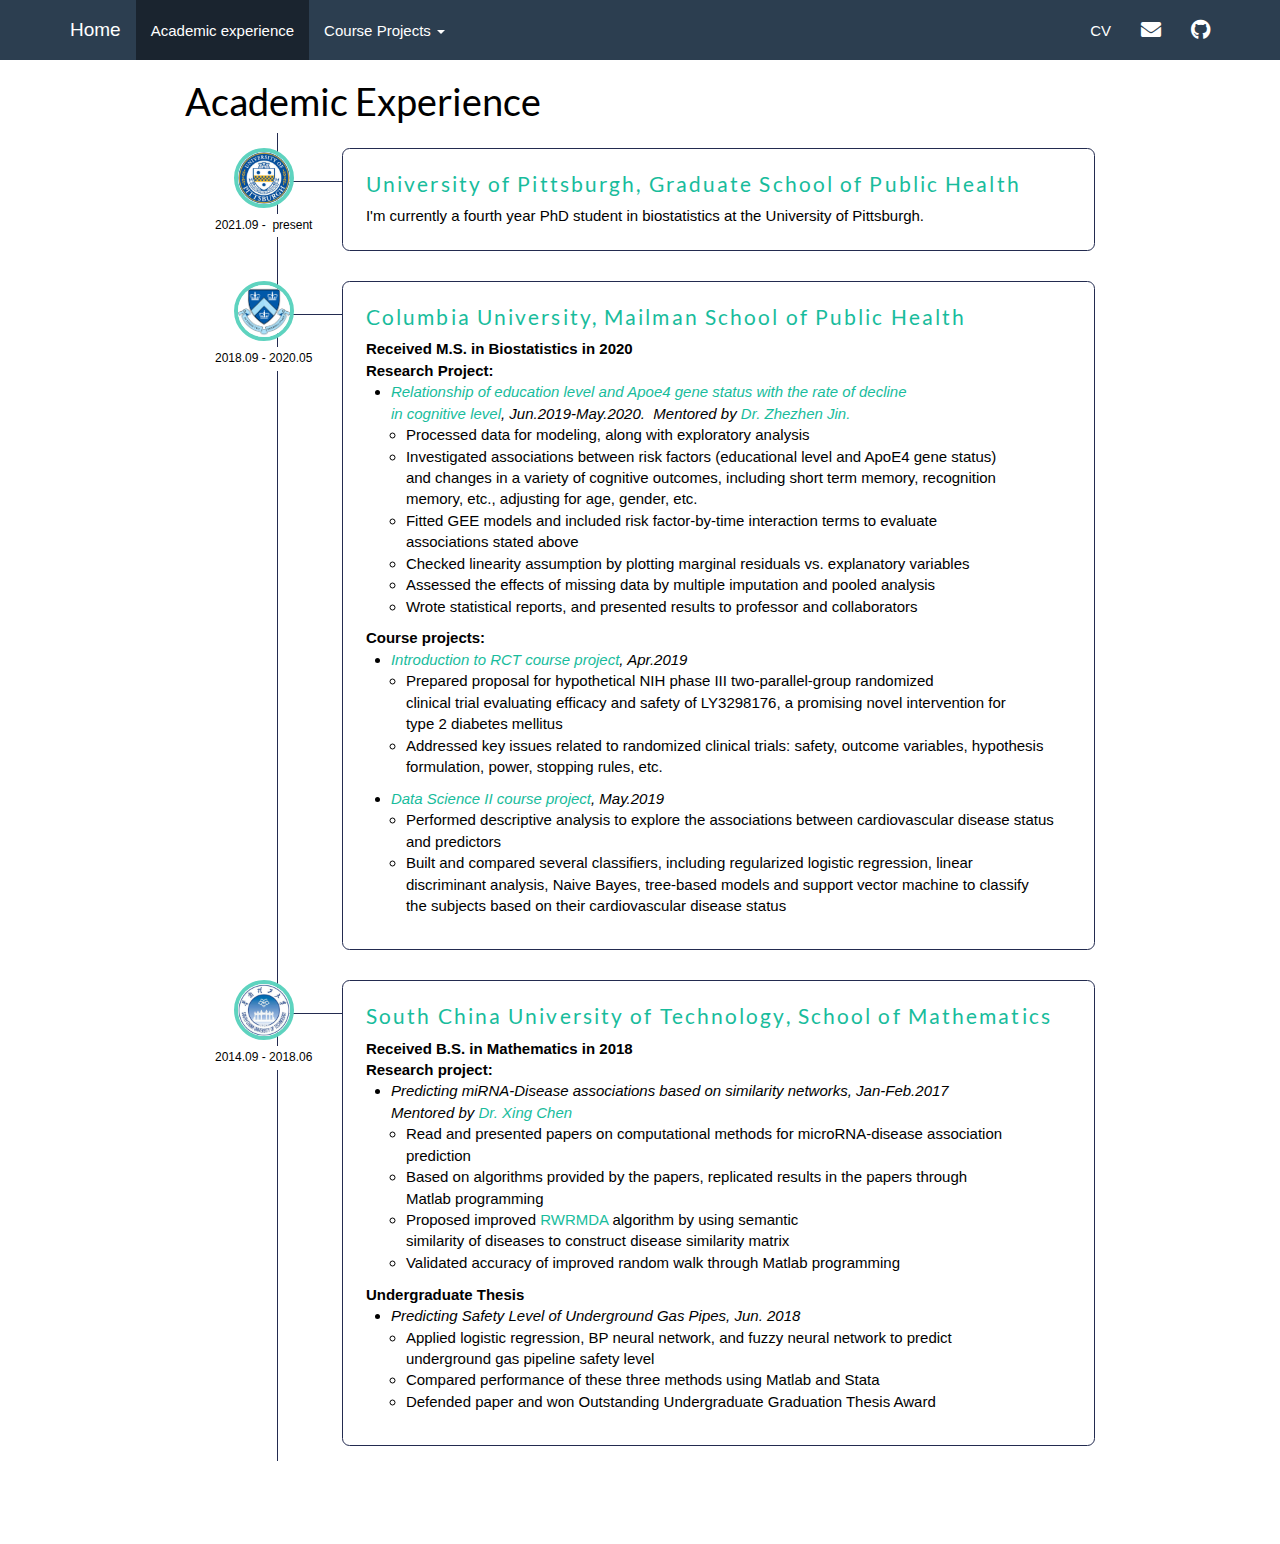
==== about.html @ 8ac607f7 "." ====
<!DOCTYPE html>

<html>

<head>

<meta charset="utf-8" />
<meta name="generator" content="pandoc" />
<meta http-equiv="X-UA-Compatible" content="IE=EDGE" />

<link rel="shortcut icon" href="favicon.ico" type="image/x-icon" />
<link rel="icon" href="png_favicon.png" type=" image/png" >


<title>Academic Experience</title>

<script src="site_libs/jquery-1.11.3/jquery.min.js"></script>
<meta name="viewport" content="width=device-width, initial-scale=1" />
<link href="site_libs/bootstrap-3.3.5/css/flatly.min.css" rel="stylesheet" />
<script src="site_libs/bootstrap-3.3.5/js/bootstrap.min.js"></script>
<script src="site_libs/bootstrap-3.3.5/shim/html5shiv.min.js"></script>
<script src="site_libs/bootstrap-3.3.5/shim/respond.min.js"></script>
<script src="site_libs/navigation-1.1/tabsets.js"></script>
<link href="site_libs/highlightjs-9.12.0/default.css" rel="stylesheet" />
<script src="site_libs/highlightjs-9.12.0/highlight.js"></script>
<link href="site_libs/font-awesome-5.1.0/css/all.css" rel="stylesheet" />
<link href="site_libs/font-awesome-5.1.0/css/v4-shims.css" rel="stylesheet" />

<style type="text/css">code{white-space: pre;}</style>
<style type="text/css">
  pre:not([class]) {
    background-color: white;
  }
</style>
<script type="text/javascript">
if (window.hljs) {
  hljs.configure({languages: []});
  hljs.initHighlightingOnLoad();
  if (document.readyState && document.readyState === "complete") {
    window.setTimeout(function() { hljs.initHighlighting(); }, 0);
  }
}
</script>



<style type="text/css">
h1 {
  font-size: 34px;
}
h1.title {
  font-size: 38px;
}
h2 {
  font-size: 30px;
}
h3 {
  font-size: 24px;
}
h4 {
  font-size: 18px;
}
h5 {
  font-size: 16px;
}
h6 {
  font-size: 12px;
}
.table th:not([align]) {
  text-align: left;
}
</style>




<style type = "text/css">
.main-container {
  max-width: 940px;
  margin-left: auto;
  margin-right: auto;
}
code {
  color: inherit;
  background-color: rgba(0, 0, 0, 0.04);
}
img {
  max-width:100%;
}
.tabbed-pane {
  padding-top: 12px;
}
.html-widget {
  margin-bottom: 20px;
}
button.code-folding-btn:focus {
  outline: none;
}
summary {
  display: list-item;
}
</style>


<style type="text/css">
/* padding for bootstrap navbar */
body {
  padding-top: 60px;
  padding-bottom: 40px;
}
/* offset scroll position for anchor links (for fixed navbar)  */
.section h1 {
  padding-top: 65px;
  margin-top: -65px;
}
.section h2 {
  padding-top: 65px;
  margin-top: -65px;
}
.section h3 {
  padding-top: 65px;
  margin-top: -65px;
}
.section h4 {
  padding-top: 65px;
  margin-top: -65px;
}
.section h5 {
  padding-top: 65px;
  margin-top: -65px;
}
.section h6 {
  padding-top: 65px;
  margin-top: -65px;
}
.dropdown-submenu {
  position: relative;
}
.dropdown-submenu>.dropdown-menu {
  top: 0;
  left: 100%;
  margin-top: -6px;
  margin-left: -1px;
  border-radius: 0 6px 6px 6px;
}
.dropdown-submenu:hover>.dropdown-menu {
  display: block;
}
.dropdown-submenu>a:after {
  display: block;
  content: " ";
  float: right;
  width: 0;
  height: 0;
  border-color: transparent;
  border-style: solid;
  border-width: 5px 0 5px 5px;
  border-left-color: #cccccc;
  margin-top: 5px;
  margin-right: -10px;
}
.dropdown-submenu:hover>a:after {
  border-left-color: #ffffff;
}
.dropdown-submenu.pull-left {
  float: none;
}
.dropdown-submenu.pull-left>.dropdown-menu {
  left: -100%;
  margin-left: 10px;
  border-radius: 6px 0 6px 6px;
}
</style>

<script>
// manage active state of menu based on current page
$(document).ready(function () {
  // active menu anchor
  href = window.location.pathname
  href = href.substr(href.lastIndexOf('/') + 1)
  if (href === "")
    href = "index.html";
  var menuAnchor = $('a[href="' + href + '"]');

  // mark it active
  menuAnchor.parent().addClass('active');

  // if it's got a parent navbar menu mark it active as well
  menuAnchor.closest('li.dropdown').addClass('active');
});
</script>

<!-- tabsets -->

<style type="text/css">
.tabset-dropdown > .nav-tabs {
  display: inline-table;
  max-height: 500px;
  min-height: 44px;
  overflow-y: auto;
  background: white;
  border: 1px solid #ddd;
  border-radius: 4px;
}

.tabset-dropdown > .nav-tabs > li.active:before {
  content: "";
  font-family: 'Glyphicons Halflings';
  display: inline-block;
  padding: 10px;
  border-right: 1px solid #ddd;
}

.tabset-dropdown > .nav-tabs.nav-tabs-open > li.active:before {
  content: "&#xe258;";
  border: none;
}

.tabset-dropdown > .nav-tabs.nav-tabs-open:before {
  content: "";
  font-family: 'Glyphicons Halflings';
  display: inline-block;
  padding: 10px;
  border-right: 1px solid #ddd;
}

.tabset-dropdown > .nav-tabs > li.active {
  display: block;
}

.tabset-dropdown > .nav-tabs > li > a,
.tabset-dropdown > .nav-tabs > li > a:focus,
.tabset-dropdown > .nav-tabs > li > a:hover {
  border: none;
  display: inline-block;
  border-radius: 4px;
  background-color: transparent;
}

.tabset-dropdown > .nav-tabs.nav-tabs-open > li {
  display: block;
  float: none;
}

.tabset-dropdown > .nav-tabs > li {
  display: none;
}
</style>

<!-- code folding -->




</head>

<body>


<div class="container-fluid main-container">




<div class="navbar navbar-default  navbar-fixed-top" role="navigation">
  <div class="container">
    <div class="navbar-header">
      <button type="button" class="navbar-toggle collapsed" data-toggle="collapse" data-target="#navbar">
        <span class="icon-bar"></span>
        <span class="icon-bar"></span>
        <span class="icon-bar"></span>
      </button>
      <a class="navbar-brand" href="index.html">Home</a>
    </div>
    <div id="navbar" class="navbar-collapse collapse">
      <ul class="nav navbar-nav">
        <li>
  <a href="about.html">Academic experience</a>
</li>
<li class="dropdown">
  <a href="#" class="dropdown-toggle" data-toggle="dropdown" role="button" aria-expanded="false">
    Course Projects
     
    <span class="caret"></span>
  </a>
  <ul class="dropdown-menu" role="menu">
    <li>
      <a href="practicum.html">Risk factors of cognitive impairment</a>
    </li>
    <li>
      <a href="proposal.html">Hypothetical clinical trial proposal</a>
    </li>
    <li>
      <a href="p8106.html">Cardiovascular disease status prediction</a>
    </li>
    <li>
      <a href="plasticizer.html">Plasticizer exposure</a>
    </li>
  </ul>
</li>
      </ul>
      <ul class="nav navbar-nav navbar-right">
        <li>
  <a href="Haoran Hu.pdf">CV</a>
</li>
<li>
  <a href="mailto:&lt;HAH112@pitt.edu&gt;">
    <span class="fa fa-envelope fa-lg"></span>
     
  </a>
</li>
<li>
  <a href="https://github.com/hh2767?tab=repositories">
    <span class="fa fa-github fa-lg"></span>
     
  </a>
</li>
      </ul>
    </div><!--/.nav-collapse -->
  </div><!--/.container -->
</div><!--/.navbar -->

<div class="fluid-row" id="header">



<h1 class="title toc-ignore">Academic Experience</h1>

</div>


<p><link rel="stylesheet" href="style.css"></p>
<meta name="viewport" content="width=device-width, initial-scale=1" />
 <div class="item">
  <div class="image">
    <div>
      <img src="pictures/pitt.png">
      <span>
      2021.09 - &nbsppresent
      </span>
    </div>
  </div>
  <div class="details">
    <div>
      <meta name="viewport" content="width=device-width, initial-scale=1" />
      <h1><a href="https://publichealth.pitt.edu/">University of Pittsburgh, Graduate School of Public Health</a></h1>
      <p>I'm currently a fourth year PhD student in biostatistics at the University of Pittsburgh.</p>
    </div>
  </div>
</div>

<div class="item">
  <div class="image">
    <div>
      <img src="pictures/columbia.png" />
      <span>
      2018.09 - 2020.05
      </span>
    </div>
  </div>
  <div class="details">
    <div>
      <meta name="viewport" content="width=device-width, initial-scale=1" />
      <h1><a href="http://www.mailman.columbia.edu">Columbia University, Mailman School of Public Health</a></h1>
      <strong>Received M.S. in Biostatistics in 2020</strong>
      <br>
      <strong>Research Project:</strong>
      <ul>
        <li><em><a href="practicum.html">Relationship of education level and Apoe4 gene status with the rate of decline <br>in cognitive level</a>, Jun.2019-May.2020. &nbspMentored by <a href="https://www.publichealth.columbia.edu/people/our-faculty/zjin">Dr. Zhezhen Jin.</a></em></li>
        <ul>
          <li>Processed data for modeling, along with exploratory analysis</li>
          <li>Investigated associations between risk factors (educational level and ApoE4 gene status)<br> and changes in a variety of cognitive outcomes, including short term memory, recognition<br> memory, etc., adjusting for age, gender, etc.</li>
          <li>Fitted GEE models and included risk factor-by-time interaction terms to evaluate <br>associations stated above</li>
          <li>Checked linearity assumption by plotting marginal residuals vs. explanatory variables</li>
          <li>Assessed the effects of missing data by multiple imputation and pooled analysis</li>
          <li>Wrote statistical reports, and presented results to professor and collaborators</li>
        </ul>
      </ul>
      <strong>Course projects:</strong>
      <ul>
        <li><em><a href="proposal.html">Introduction to RCT course project</a>, Apr.2019</em></li>
        <ul>
          <li>Prepared proposal for hypothetical NIH phase III two-parallel-group randomized <br>clinical trial evaluating efficacy and safety of LY3298176, a promising novel intervention for<br> type 2 diabetes mellitus</li>
          <li>Addressed key issues related to randomized clinical trials: safety, outcome variables, hypothesis<br> formulation, power, stopping rules, etc.</li>
        </ul>
      </ul>
      <ul>
        <li><em><a href="p8106.html">Data Science II course project</a>, May.2019</em></li>
        <ul>
          <li>Performed descriptive analysis to explore the associations between cardiovascular disease status<br> and predictors</li>
          <li>Built and compared several classifiers, including regularized logistic regression, linear<br> discriminant analysis, Naive Bayes, tree-based models and support vector machine to classify<br> the subjects based on their cardiovascular disease status</li>
        </ul>
      </ul>
    </div>
  </div>
</div>

<div class="item">
  <div class="image">
    <div>
      <img src="pictures/scut1.png" />
      <span>
      2014.09 - 2018.06
      </span>
    </div>
  </div>
  <div class="details">
    <div>
      <meta name="viewport" content="width=device-width, initial-scale=1" />
      <h1><a href="https://www.scut.edu.cn/en/">South China University of Technology, School of Mathematics</a></h1>
      <strong>Received B.S. in Mathematics in 2018</strong>
      <br>
      <strong>Research project:</strong>
      <ul>
        <li><em>Predicting miRNA-Disease associations based on similarity networks, Jan-Feb.2017<br> Mentored by <a href="https://scholar.google.com/citations?user=QEvG47IAAAAJ&hl=zh-CN">Dr. Xing Chen</a></em></li>
        <ul>
         <li>Read and presented papers on computational methods for microRNA-disease association<br> prediction</li>
         <li>Based on algorithms provided by the papers, replicated results in the papers through <br>Matlab programming</li>
         <li>Proposed improved <a href="https://pubs.rsc.org/en/content/articlelanding/2012/mb/c2mb25180a/unauth#!divAbstract">RWRMDA</a> algorithm by using semantic<br> similarity of diseases to construct disease similarity matrix</li>
         <li>Validated accuracy of improved random walk through Matlab programming</li>
        </ul>
      </ul>
      <strong>Undergraduate Thesis</strong>
      <ul>
         <li><em>Predicting Safety Level of Underground Gas Pipes, Jun. 2018</em></li>
         <ul>
           <li>Applied logistic regression, BP neural network, and fuzzy neural network to predict <br>underground gas pipeline safety level</li>
           <li>Compared performance of these three methods using Matlab and Stata</li>
           <li>Defended paper and won Outstanding Undergraduate Graduation Thesis Award</li>
         </ul>
      </ul>
    </div>
  </div>
</div>

<br><br>




</div>

<script>

// add bootstrap table styles to pandoc tables
function bootstrapStylePandocTables() {
  $('tr.header').parent('thead').parent('table').addClass('table table-condensed');
}
$(document).ready(function () {
  bootstrapStylePandocTables();
});


</script>

<!-- tabsets -->

<script>
$(document).ready(function () {
  window.buildTabsets("TOC");
});

$(document).ready(function () {
  $('.tabset-dropdown > .nav-tabs > li').click(function () {
    $(this).parent().toggleClass('nav-tabs-open')
  });
});
</script>

<!-- code folding -->


<!-- dynamically load mathjax for compatibility with self-contained -->
<script>
  (function () {
    var script = document.createElement("script");
    script.type = "text/javascript";
    script.src  = "https://mathjax.rstudio.com/latest/MathJax.js?config=TeX-AMS-MML_HTMLorMML";
    document.getElementsByTagName("head")[0].appendChild(script);
  })();
</script>

</body>
</html>
---- site_libs/bootstrap-3.3.5/css/flatly.min.css ----
@font-face {
  font-family: 'Lato';
  font-style: normal;
  font-weight: 400;
  src: url(fonts/Lato.ttf) format('truetype');
}
@font-face {
  font-family: 'Lato';
  font-style: normal;
  font-weight: 700;
  src: url(fonts/LatoBold.ttf) format('truetype');
}
@font-face {
  font-family: 'Lato';
  font-style: italic;
  font-weight: 400;
  src: url(fonts/LatoItalic.ttf) format('truetype');
}

/*!
 * bootswatch v3.3.6
 * Homepage: http://bootswatch.com
 * Copyright 2012-2015 Thomas Park
 * Licensed under MIT
 * Based on Bootstrap
*//*!
 * Bootstrap v3.3.6 (http://getbootstrap.com)
 * Copyright 2011-2015 Twitter, Inc.
 * Licensed under MIT (https://github.com/twbs/bootstrap/blob/master/LICENSE)
 *//*! normalize.css v3.0.3 | MIT License | github.com/necolas/normalize.css */html{font-family:sans-serif;-ms-text-size-adjust:100%;-webkit-text-size-adjust:100%}body{margin:0}article,aside,details,figcaption,figure,footer,header,hgroup,main,menu,nav,section,summary{display:block}audio,canvas,progress,video{display:inline-block;vertical-align:baseline}audio:not([controls]){display:none;height:0}[hidden],template{display:none}a{background-color:transparent}a:active,a:hover{outline:0}abbr[title]{border-bottom:1px dotted}b,strong{font-weight:bold}dfn{font-style:italic}h1{font-size:2em;margin:0.67em 0}mark{background:#ff0;color:#000}small{font-size:80%}sub,sup{font-size:75%;line-height:0;position:relative;vertical-align:baseline}sup{top:-0.5em}sub{bottom:-0.25em}img{border:0}svg:not(:root){overflow:hidden}figure{margin:1em 40px}hr{-webkit-box-sizing:content-box;-moz-box-sizing:content-box;box-sizing:content-box;height:0}pre{overflow:auto}code,kbd,pre,samp{font-family:monospace, monospace;font-size:1em}button,input,optgroup,select,textarea{color:inherit;font:inherit;margin:0}button{overflow:visible}button,select{text-transform:none}button,html input[type="button"],input[type="reset"],input[type="submit"]{-webkit-appearance:button;cursor:pointer}button[disabled],html input[disabled]{cursor:default}button::-moz-focus-inner,input::-moz-focus-inner{border:0;padding:0}input{line-height:normal}input[type="checkbox"],input[type="radio"]{-webkit-box-sizing:border-box;-moz-box-sizing:border-box;box-sizing:border-box;padding:0}input[type="number"]::-webkit-inner-spin-button,input[type="number"]::-webkit-outer-spin-button{height:auto}input[type="search"]{-webkit-appearance:textfield;-webkit-box-sizing:content-box;-moz-box-sizing:content-box;box-sizing:content-box}input[type="search"]::-webkit-search-cancel-button,input[type="search"]::-webkit-search-decoration{-webkit-appearance:none}fieldset{border:1px solid #c0c0c0;margin:0 2px;padding:0.35em 0.625em 0.75em}legend{border:0;padding:0}textarea{overflow:auto}optgroup{font-weight:bold}table{border-collapse:collapse;border-spacing:0}td,th{padding:0}/*! Source: https://github.com/h5bp/html5-boilerplate/blob/master/src/css/main.css */@media print{*,*:before,*:after{background:transparent !important;color:#000 !important;-webkit-box-shadow:none !important;box-shadow:none !important;text-shadow:none !important}a,a:visited{text-decoration:underline}a[href]:after{content:" (" attr(href) ")"}abbr[title]:after{content:" (" attr(title) ")"}a[href^="#"]:after,a[href^="javascript:"]:after{content:""}pre,blockquote{border:1px solid #999;page-break-inside:avoid}thead{display:table-header-group}tr,img{page-break-inside:avoid}img{max-width:100% !important}p,h2,h3{orphans:3;widows:3}h2,h3{page-break-after:avoid}.navbar{display:none}.btn>.caret,.dropup>.btn>.caret{border-top-color:#000 !important}.label{border:1px solid #000}.table{border-collapse:collapse !important}.table td,.table th{background-color:#fff !important}.table-bordered th,.table-bordered td{border:1px solid #ddd !important}}@font-face{font-family:'Glyphicons Halflings';src:url('../fonts/glyphicons-halflings-regular.eot');src:url('../fonts/glyphicons-halflings-regular.eot?#iefix') format('embedded-opentype'),url('../fonts/glyphicons-halflings-regular.woff') format('woff'),url('../fonts/glyphicons-halflings-regular.ttf') format('truetype'),url('../fonts/glyphicons-halflings-regular.svg#glyphicons_halflingsregular') format('svg')}.glyphicon{position:relative;top:1px;display:inline-block;font-family:'Glyphicons Halflings';font-style:normal;font-weight:normal;line-height:1;-webkit-font-smoothing:antialiased;-moz-osx-font-smoothing:grayscale}.glyphicon-asterisk:before{content:"\002a"}.glyphicon-plus:before{content:"\002b"}.glyphicon-euro:before,.glyphicon-eur:before{content:"\20ac"}.glyphicon-minus:before{content:"\2212"}.glyphicon-cloud:before{content:"\2601"}.glyphicon-envelope:before{content:"\2709"}.glyphicon-pencil:before{content:"\270f"}.glyphicon-glass:before{content:"\e001"}.glyphicon-music:before{content:"\e002"}.glyphicon-search:before{content:"\e003"}.glyphicon-heart:before{content:"\e005"}.glyphicon-star:before{content:"\e006"}.glyphicon-star-empty:before{content:"\e007"}.glyphicon-user:before{content:"\e008"}.glyphicon-film:before{content:"\e009"}.glyphicon-th-large:before{content:"\e010"}.glyphicon-th:before{content:"\e011"}.glyphicon-th-list:before{content:"\e012"}.glyphicon-ok:before{content:"\e013"}.glyphicon-remove:before{content:"\e014"}.glyphicon-zoom-in:before{content:"\e015"}.glyphicon-zoom-out:before{content:"\e016"}.glyphicon-off:before{content:"\e017"}.glyphicon-signal:before{content:"\e018"}.glyphicon-cog:before{content:"\e019"}.glyphicon-trash:before{content:"\e020"}.glyphicon-home:before{content:"\e021"}.glyphicon-file:before{content:"\e022"}.glyphicon-time:before{content:"\e023"}.glyphicon-road:before{content:"\e024"}.glyphicon-download-alt:before{content:"\e025"}.glyphicon-download:before{content:"\e026"}.glyphicon-upload:before{content:"\e027"}.glyphicon-inbox:before{content:"\e028"}.glyphicon-play-circle:before{content:"\e029"}.glyphicon-repeat:before{content:"\e030"}.glyphicon-refresh:before{content:"\e031"}.glyphicon-list-alt:before{content:"\e032"}.glyphicon-lock:before{content:"\e033"}.glyphicon-flag:before{content:"\e034"}.glyphicon-headphones:before{content:"\e035"}.glyphicon-volume-off:before{content:"\e036"}.glyphicon-volume-down:before{content:"\e037"}.glyphicon-volume-up:before{content:"\e038"}.glyphicon-qrcode:before{content:"\e039"}.glyphicon-barcode:before{content:"\e040"}.glyphicon-tag:before{content:"\e041"}.glyphicon-tags:before{content:"\e042"}.glyphicon-book:before{content:"\e043"}.glyphicon-bookmark:before{content:"\e044"}.glyphicon-print:before{content:"\e045"}.glyphicon-camera:before{content:"\e046"}.glyphicon-font:before{content:"\e047"}.glyphicon-bold:before{content:"\e048"}.glyphicon-italic:before{content:"\e049"}.glyphicon-text-height:before{content:"\e050"}.glyphicon-text-width:before{content:"\e051"}.glyphicon-align-left:before{content:"\e052"}.glyphicon-align-center:before{content:"\e053"}.glyphicon-align-right:before{content:"\e054"}.glyphicon-align-justify:before{content:"\e055"}.glyphicon-list:before{content:"\e056"}.glyphicon-indent-left:before{content:"\e057"}.glyphicon-indent-right:before{content:"\e058"}.glyphicon-facetime-video:before{content:"\e059"}.glyphicon-picture:before{content:"\e060"}.glyphicon-map-marker:before{content:"\e062"}.glyphicon-adjust:before{content:"\e063"}.glyphicon-tint:before{content:"\e064"}.glyphicon-edit:before{content:"\e065"}.glyphicon-share:before{content:"\e066"}.glyphicon-check:before{content:"\e067"}.glyphicon-move:before{content:"\e068"}.glyphicon-step-backward:before{content:"\e069"}.glyphicon-fast-backward:before{content:"\e070"}.glyphicon-backward:before{content:"\e071"}.glyphicon-play:before{content:"\e072"}.glyphicon-pause:before{content:"\e073"}.glyphicon-stop:before{content:"\e074"}.glyphicon-forward:before{content:"\e075"}.glyphicon-fast-forward:before{content:"\e076"}.glyphicon-step-forward:before{content:"\e077"}.glyphicon-eject:before{content:"\e078"}.glyphicon-chevron-left:before{content:"\e079"}.glyphicon-chevron-right:before{content:"\e080"}.glyphicon-plus-sign:before{content:"\e081"}.glyphicon-minus-sign:before{content:"\e082"}.glyphicon-remove-sign:before{content:"\e083"}.glyphicon-ok-sign:before{content:"\e084"}.glyphicon-question-sign:before{content:"\e085"}.glyphicon-info-sign:before{content:"\e086"}.glyphicon-screenshot:before{content:"\e087"}.glyphicon-remove-circle:before{content:"\e088"}.glyphicon-ok-circle:before{content:"\e089"}.glyphicon-ban-circle:before{content:"\e090"}.glyphicon-arrow-left:before{content:"\e091"}.glyphicon-arrow-right:before{content:"\e092"}.glyphicon-arrow-up:before{content:"\e093"}.glyphicon-arrow-down:before{content:"\e094"}.glyphicon-share-alt:before{content:"\e095"}.glyphicon-resize-full:before{content:"\e096"}.glyphicon-resize-small:before{content:"\e097"}.glyphicon-exclamation-sign:before{content:"\e101"}.glyphicon-gift:before{content:"\e102"}.glyphicon-leaf:before{content:"\e103"}.glyphicon-fire:before{content:"\e104"}.glyphicon-eye-open:before{content:"\e105"}.glyphicon-eye-close:before{content:"\e106"}.glyphicon-warning-sign:before{content:"\e107"}.glyphicon-plane:before{content:"\e108"}.glyphicon-calendar:before{content:"\e109"}.glyphicon-random:before{content:"\e110"}.glyphicon-comment:before{content:"\e111"}.glyphicon-magnet:before{content:"\e112"}.glyphicon-chevron-up:before{content:"\e113"}.glyphicon-chevron-down:before{content:"\e114"}.glyphicon-retweet:before{content:"\e115"}.glyphicon-shopping-cart:before{content:"\e116"}.glyphicon-folder-close:before{content:"\e117"}.glyphicon-folder-open:before{content:"\e118"}.glyphicon-resize-vertical:before{content:"\e119"}.glyphicon-resize-horizontal:before{content:"\e120"}.glyphicon-hdd:before{content:"\e121"}.glyphicon-bullhorn:before{content:"\e122"}.glyphicon-bell:before{content:"\e123"}.glyphicon-certificate:before{content:"\e124"}.glyphicon-thumbs-up:before{content:"\e125"}.glyphicon-thumbs-down:before{content:"\e126"}.glyphicon-hand-right:before{content:"\e127"}.glyphicon-hand-left:before{content:"\e128"}.glyphicon-hand-up:before{content:"\e129"}.glyphicon-hand-down:before{content:"\e130"}.glyphicon-circle-arrow-right:before{content:"\e131"}.glyphicon-circle-arrow-left:before{content:"\e132"}.glyphicon-circle-arrow-up:before{content:"\e133"}.glyphicon-circle-arrow-down:before{content:"\e134"}.glyphicon-globe:before{content:"\e135"}.glyphicon-wrench:before{content:"\e136"}.glyphicon-tasks:before{content:"\e137"}.glyphicon-filter:before{content:"\e138"}.glyphicon-briefcase:before{content:"\e139"}.glyphicon-fullscreen:before{content:"\e140"}.glyphicon-dashboard:before{content:"\e141"}.glyphicon-paperclip:before{content:"\e142"}.glyphicon-heart-empty:before{content:"\e143"}.glyphicon-link:before{content:"\e144"}.glyphicon-phone:before{content:"\e145"}.glyphicon-pushpin:before{content:"\e146"}.glyphicon-usd:before{content:"\e148"}.glyphicon-gbp:before{content:"\e149"}.glyphicon-sort:before{content:"\e150"}.glyphicon-sort-by-alphabet:before{content:"\e151"}.glyphicon-sort-by-alphabet-alt:before{content:"\e152"}.glyphicon-sort-by-order:before{content:"\e153"}.glyphicon-sort-by-order-alt:before{content:"\e154"}.glyphicon-sort-by-attributes:before{content:"\e155"}.glyphicon-sort-by-attributes-alt:before{content:"\e156"}.glyphicon-unchecked:before{content:"\e157"}.glyphicon-expand:before{content:"\e158"}.glyphicon-collapse-down:before{content:"\e159"}.glyphicon-collapse-up:before{content:"\e160"}.glyphicon-log-in:before{content:"\e161"}.glyphicon-flash:before{content:"\e162"}.glyphicon-log-out:before{content:"\e163"}.glyphicon-new-window:before{content:"\e164"}.glyphicon-record:before{content:"\e165"}.glyphicon-save:before{content:"\e166"}.glyphicon-open:before{content:"\e167"}.glyphicon-saved:before{content:"\e168"}.glyphicon-import:before{content:"\e169"}.glyphicon-export:before{content:"\e170"}.glyphicon-send:before{content:"\e171"}.glyphicon-floppy-disk:before{content:"\e172"}.glyphicon-floppy-saved:before{content:"\e173"}.glyphicon-floppy-remove:before{content:"\e174"}.glyphicon-floppy-save:before{content:"\e175"}.glyphicon-floppy-open:before{content:"\e176"}.glyphicon-credit-card:before{content:"\e177"}.glyphicon-transfer:before{content:"\e178"}.glyphicon-cutlery:before{content:"\e179"}.glyphicon-header:before{content:"\e180"}.glyphicon-compressed:before{content:"\e181"}.glyphicon-earphone:before{content:"\e182"}.glyphicon-phone-alt:before{content:"\e183"}.glyphicon-tower:before{content:"\e184"}.glyphicon-stats:before{content:"\e185"}.glyphicon-sd-video:before{content:"\e186"}.glyphicon-hd-video:before{content:"\e187"}.glyphicon-subtitles:before{content:"\e188"}.glyphicon-sound-stereo:before{content:"\e189"}.glyphicon-sound-dolby:before{content:"\e190"}.glyphicon-sound-5-1:before{content:"\e191"}.glyphicon-sound-6-1:before{content:"\e192"}.glyphicon-sound-7-1:before{content:"\e193"}.glyphicon-copyright-mark:before{content:"\e194"}.glyphicon-registration-mark:before{content:"\e195"}.glyphicon-cloud-download:before{content:"\e197"}.glyphicon-cloud-upload:before{content:"\e198"}.glyphicon-tree-conifer:before{content:"\e199"}.glyphicon-tree-deciduous:before{content:"\e200"}.glyphicon-cd:before{content:"\e201"}.glyphicon-save-file:before{content:"\e202"}.glyphicon-open-file:before{content:"\e203"}.glyphicon-level-up:before{content:"\e204"}.glyphicon-copy:before{content:"\e205"}.glyphicon-paste:before{content:"\e206"}.glyphicon-alert:before{content:"\e209"}.glyphicon-equalizer:before{content:"\e210"}.glyphicon-king:before{content:"\e211"}.glyphicon-queen:before{content:"\e212"}.glyphicon-pawn:before{content:"\e213"}.glyphicon-bishop:before{content:"\e214"}.glyphicon-knight:before{content:"\e215"}.glyphicon-baby-formula:before{content:"\e216"}.glyphicon-tent:before{content:"\26fa"}.glyphicon-blackboard:before{content:"\e218"}.glyphicon-bed:before{content:"\e219"}.glyphicon-apple:before{content:"\f8ff"}.glyphicon-erase:before{content:"\e221"}.glyphicon-hourglass:before{content:"\231b"}.glyphicon-lamp:before{content:"\e223"}.glyphicon-duplicate:before{content:"\e224"}.glyphicon-piggy-bank:before{content:"\e225"}.glyphicon-scissors:before{content:"\e226"}.glyphicon-bitcoin:before{content:"\e227"}.glyphicon-btc:before{content:"\e227"}.glyphicon-xbt:before{content:"\e227"}.glyphicon-yen:before{content:"\00a5"}.glyphicon-jpy:before{content:"\00a5"}.glyphicon-ruble:before{content:"\20bd"}.glyphicon-rub:before{content:"\20bd"}.glyphicon-scale:before{content:"\e230"}.glyphicon-ice-lolly:before{content:"\e231"}.glyphicon-ice-lolly-tasted:before{content:"\e232"}.glyphicon-education:before{content:"\e233"}.glyphicon-option-horizontal:before{content:"\e234"}.glyphicon-option-vertical:before{content:"\e235"}.glyphicon-menu-hamburger:before{content:"\e236"}.glyphicon-modal-window:before{content:"\e237"}.glyphicon-oil:before{content:"\e238"}.glyphicon-grain:before{content:"\e239"}.glyphicon-sunglasses:before{content:"\e240"}.glyphicon-text-size:before{content:"\e241"}.glyphicon-text-color:before{content:"\e242"}.glyphicon-text-background:before{content:"\e243"}.glyphicon-object-align-top:before{content:"\e244"}.glyphicon-object-align-bottom:before{content:"\e245"}.glyphicon-object-align-horizontal:before{content:"\e246"}.glyphicon-object-align-left:before{content:"\e247"}.glyphicon-object-align-vertical:before{content:"\e248"}.glyphicon-object-align-right:before{content:"\e249"}.glyphicon-triangle-right:before{content:"\e250"}.glyphicon-triangle-left:before{content:"\e251"}.glyphicon-triangle-bottom:before{content:"\e252"}.glyphicon-triangle-top:before{content:"\e253"}.glyphicon-console:before{content:"\e254"}.glyphicon-superscript:before{content:"\e255"}.glyphicon-subscript:before{content:"\e256"}.glyphicon-menu-left:before{content:"\e257"}.glyphicon-menu-right:before{content:"\e258"}.glyphicon-menu-down:before{content:"\e259"}.glyphicon-menu-up:before{content:"\e260"}*{-webkit-box-sizing:border-box;-moz-box-sizing:border-box;box-sizing:border-box}*:before,*:after{-webkit-box-sizing:border-box;-moz-box-sizing:border-box;box-sizing:border-box}html{font-size:10px;-webkit-tap-highlight-color:rgba(0,0,0,0)}body{font-family:"Lato","Helvetica Neue",Helvetica,Arial,sans-serif;font-size:15px;line-height:1.42857143;color:#2c3e50;background-color:#ffffff}input,button,select,textarea{font-family:inherit;font-size:inherit;line-height:inherit}a{color:#18bc9c;text-decoration:none}a:hover,a:focus{color:#18bc9c;text-decoration:underline}a:focus{outline:thin dotted;outline:5px auto -webkit-focus-ring-color;outline-offset:-2px}figure{margin:0}img{vertical-align:middle}.img-responsive,.thumbnail>img,.thumbnail a>img,.carousel-inner>.item>img,.carousel-inner>.item>a>img{display:block;max-width:100%;height:auto}.img-rounded{border-radius:6px}.img-thumbnail{padding:4px;line-height:1.42857143;background-color:#ffffff;border:1px solid #ecf0f1;border-radius:4px;-webkit-transition:all .2s ease-in-out;-o-transition:all .2s ease-in-out;transition:all .2s ease-in-out;display:inline-block;max-width:100%;height:auto}.img-circle{border-radius:50%}hr{margin-top:21px;margin-bottom:21px;border:0;border-top:1px solid #ecf0f1}.sr-only{position:absolute;width:1px;height:1px;margin:-1px;padding:0;overflow:hidden;clip:rect(0, 0, 0, 0);border:0}.sr-only-focusable:active,.sr-only-focusable:focus{position:static;width:auto;height:auto;margin:0;overflow:visible;clip:auto}[role="button"]{cursor:pointer}h1,h2,h3,h4,h5,h6,.h1,.h2,.h3,.h4,.h5,.h6{font-family:"Lato","Helvetica Neue",Helvetica,Arial,sans-serif;font-weight:400;line-height:1.1;color:inherit}h1 small,h2 small,h3 small,h4 small,h5 small,h6 small,.h1 small,.h2 small,.h3 small,.h4 small,.h5 small,.h6 small,h1 .small,h2 .small,h3 .small,h4 .small,h5 .small,h6 .small,.h1 .small,.h2 .small,.h3 .small,.h4 .small,.h5 .small,.h6 .small{font-weight:normal;line-height:1;color:#b4bcc2}h1,.h1,h2,.h2,h3,.h3{margin-top:21px;margin-bottom:10.5px}h1 small,.h1 small,h2 small,.h2 small,h3 small,.h3 small,h1 .small,.h1 .small,h2 .small,.h2 .small,h3 .small,.h3 .small{font-size:65%}h4,.h4,h5,.h5,h6,.h6{margin-top:10.5px;margin-bottom:10.5px}h4 small,.h4 small,h5 small,.h5 small,h6 small,.h6 small,h4 .small,.h4 .small,h5 .small,.h5 .small,h6 .small,.h6 .small{font-size:75%}h1,.h1{font-size:39px}h2,.h2{font-size:32px}h3,.h3{font-size:26px}h4,.h4{font-size:19px}h5,.h5{font-size:15px}h6,.h6{font-size:13px}p{margin:0 0 10.5px}.lead{margin-bottom:21px;font-size:17px;font-weight:300;line-height:1.4}@media (min-width:768px){.lead{font-size:22.5px}}small,.small{font-size:86%}mark,.mark{background-color:#f39c12;padding:.2em}.text-left{text-align:left}.text-right{text-align:right}.text-center{text-align:center}.text-justify{text-align:justify}.text-nowrap{white-space:nowrap}.text-lowercase{text-transform:lowercase}.text-uppercase{text-transform:uppercase}.text-capitalize{text-transform:capitalize}.text-muted{color:#b4bcc2}.text-primary{color:#2c3e50}a.text-primary:hover,a.text-primary:focus{color:#1a242f}.text-success{color:#ffffff}a.text-success:hover,a.text-success:focus{color:#e6e6e6}.text-info{color:#ffffff}a.text-info:hover,a.text-info:focus{color:#e6e6e6}.text-warning{color:#ffffff}a.text-warning:hover,a.text-warning:focus{color:#e6e6e6}.text-danger{color:#ffffff}a.text-danger:hover,a.text-danger:focus{color:#e6e6e6}.bg-primary{color:#fff;background-color:#2c3e50}a.bg-primary:hover,a.bg-primary:focus{background-color:#1a242f}.bg-success{background-color:#18bc9c}a.bg-success:hover,a.bg-success:focus{background-color:#128f76}.bg-info{background-color:#3498db}a.bg-info:hover,a.bg-info:focus{background-color:#217dbb}.bg-warning{background-color:#f39c12}a.bg-warning:hover,a.bg-warning:focus{background-color:#c87f0a}.bg-danger{background-color:#e74c3c}a.bg-danger:hover,a.bg-danger:focus{background-color:#d62c1a}.page-header{padding-bottom:9.5px;margin:42px 0 21px;border-bottom:1px solid transparent}ul,ol{margin-top:0;margin-bottom:10.5px}ul ul,ol ul,ul ol,ol ol{margin-bottom:0}.list-unstyled{padding-left:0;list-style:none}.list-inline{padding-left:0;list-style:none;margin-left:-5px}.list-inline>li{display:inline-block;padding-left:5px;padding-right:5px}dl{margin-top:0;margin-bottom:21px}dt,dd{line-height:1.42857143}dt{font-weight:bold}dd{margin-left:0}@media (min-width:768px){.dl-horizontal dt{float:left;width:160px;clear:left;text-align:right;overflow:hidden;text-overflow:ellipsis;white-space:nowrap}.dl-horizontal dd{margin-left:180px}}abbr[title],abbr[data-original-title]{cursor:help;border-bottom:1px dotted #b4bcc2}.initialism{font-size:90%;text-transform:uppercase}blockquote{padding:10.5px 21px;margin:0 0 21px;font-size:18.75px;border-left:5px solid #ecf0f1}blockquote p:last-child,blockquote ul:last-child,blockquote ol:last-child{margin-bottom:0}blockquote footer,blockquote small,blockquote .small{display:block;font-size:80%;line-height:1.42857143;color:#b4bcc2}blockquote footer:before,blockquote small:before,blockquote .small:before{content:'\2014 \00A0'}.blockquote-reverse,blockquote.pull-right{padding-right:15px;padding-left:0;border-right:5px solid #ecf0f1;border-left:0;text-align:right}.blockquote-reverse footer:before,blockquote.pull-right footer:before,.blockquote-reverse small:before,blockquote.pull-right small:before,.blockquote-reverse .small:before,blockquote.pull-right .small:before{content:''}.blockquote-reverse footer:after,blockquote.pull-right footer:after,.blockquote-reverse small:after,blockquote.pull-right small:after,.blockquote-reverse .small:after,blockquote.pull-right .small:after{content:'\00A0 \2014'}address{margin-bottom:21px;font-style:normal;line-height:1.42857143}code,kbd,pre,samp{font-family:monospace}code{padding:2px 4px;font-size:90%;color:#c7254e;background-color:#f9f2f4;border-radius:4px}kbd{padding:2px 4px;font-size:90%;color:#ffffff;background-color:#333333;border-radius:3px;-webkit-box-shadow:inset 0 -1px 0 rgba(0,0,0,0.25);box-shadow:inset 0 -1px 0 rgba(0,0,0,0.25)}kbd kbd{padding:0;font-size:100%;font-weight:bold;-webkit-box-shadow:none;box-shadow:none}pre{display:block;padding:10px;margin:0 0 10.5px;font-size:14px;line-height:1.42857143;word-break:break-all;word-wrap:break-word;color:#7b8a8b;background-color:#ecf0f1;border:1px solid #cccccc;border-radius:4px}pre code{padding:0;font-size:inherit;color:inherit;white-space:pre-wrap;background-color:transparent;border-radius:0}.pre-scrollable{max-height:340px;overflow-y:scroll}.container{margin-right:auto;margin-left:auto;padding-left:15px;padding-right:15px}@media (min-width:768px){.container{width:750px}}@media (min-width:992px){.container{width:970px}}@media (min-width:1200px){.container{width:1170px}}.container-fluid{margin-right:auto;margin-left:auto;padding-left:15px;padding-right:15px}.row{margin-left:-15px;margin-right:-15px}.col-xs-1,.col-sm-1,.col-md-1,.col-lg-1,.col-xs-2,.col-sm-2,.col-md-2,.col-lg-2,.col-xs-3,.col-sm-3,.col-md-3,.col-lg-3,.col-xs-4,.col-sm-4,.col-md-4,.col-lg-4,.col-xs-5,.col-sm-5,.col-md-5,.col-lg-5,.col-xs-6,.col-sm-6,.col-md-6,.col-lg-6,.col-xs-7,.col-sm-7,.col-md-7,.col-lg-7,.col-xs-8,.col-sm-8,.col-md-8,.col-lg-8,.col-xs-9,.col-sm-9,.col-md-9,.col-lg-9,.col-xs-10,.col-sm-10,.col-md-10,.col-lg-10,.col-xs-11,.col-sm-11,.col-md-11,.col-lg-11,.col-xs-12,.col-sm-12,.col-md-12,.col-lg-12{position:relative;min-height:1px;padding-left:15px;padding-right:15px}.col-xs-1,.col-xs-2,.col-xs-3,.col-xs-4,.col-xs-5,.col-xs-6,.col-xs-7,.col-xs-8,.col-xs-9,.col-xs-10,.col-xs-11,.col-xs-12{float:left}.col-xs-12{width:100%}.col-xs-11{width:91.66666667%}.col-xs-10{width:83.33333333%}.col-xs-9{width:75%}.col-xs-8{width:66.66666667%}.col-xs-7{width:58.33333333%}.col-xs-6{width:50%}.col-xs-5{width:41.66666667%}.col-xs-4{width:33.33333333%}.col-xs-3{width:25%}.col-xs-2{width:16.66666667%}.col-xs-1{width:8.33333333%}.col-xs-pull-12{right:100%}.col-xs-pull-11{right:91.66666667%}.col-xs-pull-10{right:83.33333333%}.col-xs-pull-9{right:75%}.col-xs-pull-8{right:66.66666667%}.col-xs-pull-7{right:58.33333333%}.col-xs-pull-6{right:50%}.col-xs-pull-5{right:41.66666667%}.col-xs-pull-4{right:33.33333333%}.col-xs-pull-3{right:25%}.col-xs-pull-2{right:16.66666667%}.col-xs-pull-1{right:8.33333333%}.col-xs-pull-0{right:auto}.col-xs-push-12{left:100%}.col-xs-push-11{left:91.66666667%}.col-xs-push-10{left:83.33333333%}.col-xs-push-9{left:75%}.col-xs-push-8{left:66.66666667%}.col-xs-push-7{left:58.33333333%}.col-xs-push-6{left:50%}.col-xs-push-5{left:41.66666667%}.col-xs-push-4{left:33.33333333%}.col-xs-push-3{left:25%}.col-xs-push-2{left:16.66666667%}.col-xs-push-1{left:8.33333333%}.col-xs-push-0{left:auto}.col-xs-offset-12{margin-left:100%}.col-xs-offset-11{margin-left:91.66666667%}.col-xs-offset-10{margin-left:83.33333333%}.col-xs-offset-9{margin-left:75%}.col-xs-offset-8{margin-left:66.66666667%}.col-xs-offset-7{margin-left:58.33333333%}.col-xs-offset-6{margin-left:50%}.col-xs-offset-5{margin-left:41.66666667%}.col-xs-offset-4{margin-left:33.33333333%}.col-xs-offset-3{margin-left:25%}.col-xs-offset-2{margin-left:16.66666667%}.col-xs-offset-1{margin-left:8.33333333%}.col-xs-offset-0{margin-left:0%}@media (min-width:768px){.col-sm-1,.col-sm-2,.col-sm-3,.col-sm-4,.col-sm-5,.col-sm-6,.col-sm-7,.col-sm-8,.col-sm-9,.col-sm-10,.col-sm-11,.col-sm-12{float:left}.col-sm-12{width:100%}.col-sm-11{width:91.66666667%}.col-sm-10{width:83.33333333%}.col-sm-9{width:75%}.col-sm-8{width:66.66666667%}.col-sm-7{width:58.33333333%}.col-sm-6{width:50%}.col-sm-5{width:41.66666667%}.col-sm-4{width:33.33333333%}.col-sm-3{width:25%}.col-sm-2{width:16.66666667%}.col-sm-1{width:8.33333333%}.col-sm-pull-12{right:100%}.col-sm-pull-11{right:91.66666667%}.col-sm-pull-10{right:83.33333333%}.col-sm-pull-9{right:75%}.col-sm-pull-8{right:66.66666667%}.col-sm-pull-7{right:58.33333333%}.col-sm-pull-6{right:50%}.col-sm-pull-5{right:41.66666667%}.col-sm-pull-4{right:33.33333333%}.col-sm-pull-3{right:25%}.col-sm-pull-2{right:16.66666667%}.col-sm-pull-1{right:8.33333333%}.col-sm-pull-0{right:auto}.col-sm-push-12{left:100%}.col-sm-push-11{left:91.66666667%}.col-sm-push-10{left:83.33333333%}.col-sm-push-9{left:75%}.col-sm-push-8{left:66.66666667%}.col-sm-push-7{left:58.33333333%}.col-sm-push-6{left:50%}.col-sm-push-5{left:41.66666667%}.col-sm-push-4{left:33.33333333%}.col-sm-push-3{left:25%}.col-sm-push-2{left:16.66666667%}.col-sm-push-1{left:8.33333333%}.col-sm-push-0{left:auto}.col-sm-offset-12{margin-left:100%}.col-sm-offset-11{margin-left:91.66666667%}.col-sm-offset-10{margin-left:83.33333333%}.col-sm-offset-9{margin-left:75%}.col-sm-offset-8{margin-left:66.66666667%}.col-sm-offset-7{margin-left:58.33333333%}.col-sm-offset-6{margin-left:50%}.col-sm-offset-5{margin-left:41.66666667%}.col-sm-offset-4{margin-left:33.33333333%}.col-sm-offset-3{margin-left:25%}.col-sm-offset-2{margin-left:16.66666667%}.col-sm-offset-1{margin-left:8.33333333%}.col-sm-offset-0{margin-left:0%}}@media (min-width:992px){.col-md-1,.col-md-2,.col-md-3,.col-md-4,.col-md-5,.col-md-6,.col-md-7,.col-md-8,.col-md-9,.col-md-10,.col-md-11,.col-md-12{float:left}.col-md-12{width:100%}.col-md-11{width:91.66666667%}.col-md-10{width:83.33333333%}.col-md-9{width:75%}.col-md-8{width:66.66666667%}.col-md-7{width:58.33333333%}.col-md-6{width:50%}.col-md-5{width:41.66666667%}.col-md-4{width:33.33333333%}.col-md-3{width:25%}.col-md-2{width:16.66666667%}.col-md-1{width:8.33333333%}.col-md-pull-12{right:100%}.col-md-pull-11{right:91.66666667%}.col-md-pull-10{right:83.33333333%}.col-md-pull-9{right:75%}.col-md-pull-8{right:66.66666667%}.col-md-pull-7{right:58.33333333%}.col-md-pull-6{right:50%}.col-md-pull-5{right:41.66666667%}.col-md-pull-4{right:33.33333333%}.col-md-pull-3{right:25%}.col-md-pull-2{right:16.66666667%}.col-md-pull-1{right:8.33333333%}.col-md-pull-0{right:auto}.col-md-push-12{left:100%}.col-md-push-11{left:91.66666667%}.col-md-push-10{left:83.33333333%}.col-md-push-9{left:75%}.col-md-push-8{left:66.66666667%}.col-md-push-7{left:58.33333333%}.col-md-push-6{left:50%}.col-md-push-5{left:41.66666667%}.col-md-push-4{left:33.33333333%}.col-md-push-3{left:25%}.col-md-push-2{left:16.66666667%}.col-md-push-1{left:8.33333333%}.col-md-push-0{left:auto}.col-md-offset-12{margin-left:100%}.col-md-offset-11{margin-left:91.66666667%}.col-md-offset-10{margin-left:83.33333333%}.col-md-offset-9{margin-left:75%}.col-md-offset-8{margin-left:66.66666667%}.col-md-offset-7{margin-left:58.33333333%}.col-md-offset-6{margin-left:50%}.col-md-offset-5{margin-left:41.66666667%}.col-md-offset-4{margin-left:33.33333333%}.col-md-offset-3{margin-left:25%}.col-md-offset-2{margin-left:16.66666667%}.col-md-offset-1{margin-left:8.33333333%}.col-md-offset-0{margin-left:0%}}@media (min-width:1200px){.col-lg-1,.col-lg-2,.col-lg-3,.col-lg-4,.col-lg-5,.col-lg-6,.col-lg-7,.col-lg-8,.col-lg-9,.col-lg-10,.col-lg-11,.col-lg-12{float:left}.col-lg-12{width:100%}.col-lg-11{width:91.66666667%}.col-lg-10{width:83.33333333%}.col-lg-9{width:75%}.col-lg-8{width:66.66666667%}.col-lg-7{width:58.33333333%}.col-lg-6{width:50%}.col-lg-5{width:41.66666667%}.col-lg-4{width:33.33333333%}.col-lg-3{width:25%}.col-lg-2{width:16.66666667%}.col-lg-1{width:8.33333333%}.col-lg-pull-12{right:100%}.col-lg-pull-11{right:91.66666667%}.col-lg-pull-10{right:83.33333333%}.col-lg-pull-9{right:75%}.col-lg-pull-8{right:66.66666667%}.col-lg-pull-7{right:58.33333333%}.col-lg-pull-6{right:50%}.col-lg-pull-5{right:41.66666667%}.col-lg-pull-4{right:33.33333333%}.col-lg-pull-3{right:25%}.col-lg-pull-2{right:16.66666667%}.col-lg-pull-1{right:8.33333333%}.col-lg-pull-0{right:auto}.col-lg-push-12{left:100%}.col-lg-push-11{left:91.66666667%}.col-lg-push-10{left:83.33333333%}.col-lg-push-9{left:75%}.col-lg-push-8{left:66.66666667%}.col-lg-push-7{left:58.33333333%}.col-lg-push-6{left:50%}.col-lg-push-5{left:41.66666667%}.col-lg-push-4{left:33.33333333%}.col-lg-push-3{left:25%}.col-lg-push-2{left:16.66666667%}.col-lg-push-1{left:8.33333333%}.col-lg-push-0{left:auto}.col-lg-offset-12{margin-left:100%}.col-lg-offset-11{margin-left:91.66666667%}.col-lg-offset-10{margin-left:83.33333333%}.col-lg-offset-9{margin-left:75%}.col-lg-offset-8{margin-left:66.66666667%}.col-lg-offset-7{margin-left:58.33333333%}.col-lg-offset-6{margin-left:50%}.col-lg-offset-5{margin-left:41.66666667%}.col-lg-offset-4{margin-left:33.33333333%}.col-lg-offset-3{margin-left:25%}.col-lg-offset-2{margin-left:16.66666667%}.col-lg-offset-1{margin-left:8.33333333%}.col-lg-offset-0{margin-left:0%}}table{background-color:transparent}caption{padding-top:8px;padding-bottom:8px;color:#b4bcc2;text-align:left}th{}.table{width:100%;max-width:100%;margin-bottom:21px}.table>thead>tr>th,.table>tbody>tr>th,.table>tfoot>tr>th,.table>thead>tr>td,.table>tbody>tr>td,.table>tfoot>tr>td{padding:8px;line-height:1.42857143;vertical-align:top;border-top:1px solid #ecf0f1}.table>thead>tr>th{vertical-align:bottom;border-bottom:2px solid #ecf0f1}.table>caption+thead>tr:first-child>th,.table>colgroup+thead>tr:first-child>th,.table>thead:first-child>tr:first-child>th,.table>caption+thead>tr:first-child>td,.table>colgroup+thead>tr:first-child>td,.table>thead:first-child>tr:first-child>td{border-top:0}.table>tbody+tbody{border-top:2px solid #ecf0f1}.table .table{background-color:#ffffff}.table-condensed>thead>tr>th,.table-condensed>tbody>tr>th,.table-condensed>tfoot>tr>th,.table-condensed>thead>tr>td,.table-condensed>tbody>tr>td,.table-condensed>tfoot>tr>td{padding:5px}.table-bordered{border:1px solid #ecf0f1}.table-bordered>thead>tr>th,.table-bordered>tbody>tr>th,.table-bordered>tfoot>tr>th,.table-bordered>thead>tr>td,.table-bordered>tbody>tr>td,.table-bordered>tfoot>tr>td{border:1px solid #ecf0f1}.table-bordered>thead>tr>th,.table-bordered>thead>tr>td{border-bottom-width:2px}.table-striped>tbody>tr:nth-of-type(odd){background-color:#f9f9f9}.table-hover>tbody>tr:hover{background-color:#ecf0f1}table col[class*="col-"]{position:static;float:none;display:table-column}table td[class*="col-"],table th[class*="col-"]{position:static;float:none;display:table-cell}.table>thead>tr>td.active,.table>tbody>tr>td.active,.table>tfoot>tr>td.active,.table>thead>tr>th.active,.table>tbody>tr>th.active,.table>tfoot>tr>th.active,.table>thead>tr.active>td,.table>tbody>tr.active>td,.table>tfoot>tr.active>td,.table>thead>tr.active>th,.table>tbody>tr.active>th,.table>tfoot>tr.active>th{background-color:#ecf0f1}.table-hover>tbody>tr>td.active:hover,.table-hover>tbody>tr>th.active:hover,.table-hover>tbody>tr.active:hover>td,.table-hover>tbody>tr:hover>.active,.table-hover>tbody>tr.active:hover>th{background-color:#dde4e6}.table>thead>tr>td.success,.table>tbody>tr>td.success,.table>tfoot>tr>td.success,.table>thead>tr>th.success,.table>tbody>tr>th.success,.table>tfoot>tr>th.success,.table>thead>tr.success>td,.table>tbody>tr.success>td,.table>tfoot>tr.success>td,.table>thead>tr.success>th,.table>tbody>tr.success>th,.table>tfoot>tr.success>th{background-color:#18bc9c}.table-hover>tbody>tr>td.success:hover,.table-hover>tbody>tr>th.success:hover,.table-hover>tbody>tr.success:hover>td,.table-hover>tbody>tr:hover>.success,.table-hover>tbody>tr.success:hover>th{background-color:#15a589}.table>thead>tr>td.info,.table>tbody>tr>td.info,.table>tfoot>tr>td.info,.table>thead>tr>th.info,.table>tbody>tr>th.info,.table>tfoot>tr>th.info,.table>thead>tr.info>td,.table>tbody>tr.info>td,.table>tfoot>tr.info>td,.table>thead>tr.info>th,.table>tbody>tr.info>th,.table>tfoot>tr.info>th{background-color:#3498db}.table-hover>tbody>tr>td.info:hover,.table-hover>tbody>tr>th.info:hover,.table-hover>tbody>tr.info:hover>td,.table-hover>tbody>tr:hover>.info,.table-hover>tbody>tr.info:hover>th{background-color:#258cd1}.table>thead>tr>td.warning,.table>tbody>tr>td.warning,.table>tfoot>tr>td.warning,.table>thead>tr>th.warning,.table>tbody>tr>th.warning,.table>tfoot>tr>th.warning,.table>thead>tr.warning>td,.table>tbody>tr.warning>td,.table>tfoot>tr.warning>td,.table>thead>tr.warning>th,.table>tbody>tr.warning>th,.table>tfoot>tr.warning>th{background-color:#f39c12}.table-hover>tbody>tr>td.warning:hover,.table-hover>tbody>tr>th.warning:hover,.table-hover>tbody>tr.warning:hover>td,.table-hover>tbody>tr:hover>.warning,.table-hover>tbody>tr.warning:hover>th{background-color:#e08e0b}.table>thead>tr>td.danger,.table>tbody>tr>td.danger,.table>tfoot>tr>td.danger,.table>thead>tr>th.danger,.table>tbody>tr>th.danger,.table>tfoot>tr>th.danger,.table>thead>tr.danger>td,.table>tbody>tr.danger>td,.table>tfoot>tr.danger>td,.table>thead>tr.danger>th,.table>tbody>tr.danger>th,.table>tfoot>tr.danger>th{background-color:#e74c3c}.table-hover>tbody>tr>td.danger:hover,.table-hover>tbody>tr>th.danger:hover,.table-hover>tbody>tr.danger:hover>td,.table-hover>tbody>tr:hover>.danger,.table-hover>tbody>tr.danger:hover>th{background-color:#e43725}.table-responsive{overflow-x:auto;min-height:0.01%}@media screen and (max-width:767px){.table-responsive{width:100%;margin-bottom:15.75px;overflow-y:hidden;-ms-overflow-style:-ms-autohiding-scrollbar;border:1px solid #ecf0f1}.table-responsive>.table{margin-bottom:0}.table-responsive>.table>thead>tr>th,.table-responsive>.table>tbody>tr>th,.table-responsive>.table>tfoot>tr>th,.table-responsive>.table>thead>tr>td,.table-responsive>.table>tbody>tr>td,.table-responsive>.table>tfoot>tr>td{white-space:nowrap}.table-responsive>.table-bordered{border:0}.table-responsive>.table-bordered>thead>tr>th:first-child,.table-responsive>.table-bordered>tbody>tr>th:first-child,.table-responsive>.table-bordered>tfoot>tr>th:first-child,.table-responsive>.table-bordered>thead>tr>td:first-child,.table-responsive>.table-bordered>tbody>tr>td:first-child,.table-responsive>.table-bordered>tfoot>tr>td:first-child{border-left:0}.table-responsive>.table-bordered>thead>tr>th:last-child,.table-responsive>.table-bordered>tbody>tr>th:last-child,.table-responsive>.table-bordered>tfoot>tr>th:last-child,.table-responsive>.table-bordered>thead>tr>td:last-child,.table-responsive>.table-bordered>tbody>tr>td:last-child,.table-responsive>.table-bordered>tfoot>tr>td:last-child{border-right:0}.table-responsive>.table-bordered>tbody>tr:last-child>th,.table-responsive>.table-bordered>tfoot>tr:last-child>th,.table-responsive>.table-bordered>tbody>tr:last-child>td,.table-responsive>.table-bordered>tfoot>tr:last-child>td{border-bottom:0}}fieldset{padding:0;margin:0;border:0;min-width:0}legend{display:block;width:100%;padding:0;margin-bottom:21px;font-size:22.5px;line-height:inherit;color:#2c3e50;border:0;border-bottom:1px solid transparent}label{display:inline-block;max-width:100%;margin-bottom:5px;font-weight:bold}input[type="search"]{-webkit-box-sizing:border-box;-moz-box-sizing:border-box;box-sizing:border-box}input[type="radio"],input[type="checkbox"]{margin:4px 0 0;margin-top:1px \9;line-height:normal}input[type="file"]{display:block}input[type="range"]{display:block;width:100%}select[multiple],select[size]{height:auto}input[type="file"]:focus,input[type="radio"]:focus,input[type="checkbox"]:focus{outline:thin dotted;outline:5px auto -webkit-focus-ring-color;outline-offset:-2px}output{display:block;padding-top:11px;font-size:15px;line-height:1.42857143;color:#2c3e50}.form-control{display:block;width:100%;height:45px;padding:10px 15px;font-size:15px;line-height:1.42857143;color:#2c3e50;background-color:#ffffff;background-image:none;border:1px solid #dce4ec;border-radius:4px;-webkit-box-shadow:inset 0 1px 1px rgba(0,0,0,0.075);box-shadow:inset 0 1px 1px rgba(0,0,0,0.075);-webkit-transition:border-color ease-in-out .15s,-webkit-box-shadow ease-in-out .15s;-o-transition:border-color ease-in-out .15s,box-shadow ease-in-out .15s;transition:border-color ease-in-out .15s,box-shadow ease-in-out .15s}.form-control:focus{border-color:#2c3e50;outline:0;-webkit-box-shadow:inset 0 1px 1px rgba(0,0,0,0.075),0 0 8px rgba(44,62,80,0.6);box-shadow:inset 0 1px 1px rgba(0,0,0,0.075),0 0 8px rgba(44,62,80,0.6)}.form-control::-moz-placeholder{color:#acb6c0;opacity:1}.form-control:-ms-input-placeholder{color:#acb6c0}.form-control::-webkit-input-placeholder{color:#acb6c0}.form-control::-ms-expand{border:0;background-color:transparent}.form-control[disabled],.form-control[readonly],fieldset[disabled] .form-control{background-color:#ecf0f1;opacity:1}.form-control[disabled],fieldset[disabled] .form-control{cursor:not-allowed}textarea.form-control{height:auto}input[type="search"]{-webkit-appearance:none}@media screen and (-webkit-min-device-pixel-ratio:0){input[type="date"].form-control,input[type="time"].form-control,input[type="datetime-local"].form-control,input[type="month"].form-control{line-height:45px}input[type="date"].input-sm,input[type="time"].input-sm,input[type="datetime-local"].input-sm,input[type="month"].input-sm,.input-group-sm input[type="date"],.input-group-sm input[type="time"],.input-group-sm input[type="datetime-local"],.input-group-sm input[type="month"]{line-height:35px}input[type="date"].input-lg,input[type="time"].input-lg,input[type="datetime-local"].input-lg,input[type="month"].input-lg,.input-group-lg input[type="date"],.input-group-lg input[type="time"],.input-group-lg input[type="datetime-local"],.input-group-lg input[type="month"]{line-height:66px}}.form-group{margin-bottom:15px}.radio,.checkbox{position:relative;display:block;margin-top:10px;margin-bottom:10px}.radio label,.checkbox label{min-height:21px;padding-left:20px;margin-bottom:0;font-weight:normal;cursor:pointer}.radio input[type="radio"],.radio-inline input[type="radio"],.checkbox input[type="checkbox"],.checkbox-inline input[type="checkbox"]{position:absolute;margin-left:-20px;margin-top:4px \9}.radio+.radio,.checkbox+.checkbox{margin-top:-5px}.radio-inline,.checkbox-inline{position:relative;display:inline-block;padding-left:20px;margin-bottom:0;vertical-align:middle;font-weight:normal;cursor:pointer}.radio-inline+.radio-inline,.checkbox-inline+.checkbox-inline{margin-top:0;margin-left:10px}input[type="radio"][disabled],input[type="checkbox"][disabled],input[type="radio"].disabled,input[type="checkbox"].disabled,fieldset[disabled] input[type="radio"],fieldset[disabled] input[type="checkbox"]{cursor:not-allowed}.radio-inline.disabled,.checkbox-inline.disabled,fieldset[disabled] .radio-inline,fieldset[disabled] .checkbox-inline{cursor:not-allowed}.radio.disabled label,.checkbox.disabled label,fieldset[disabled] .radio label,fieldset[disabled] .checkbox label{cursor:not-allowed}.form-control-static{padding-top:11px;padding-bottom:11px;margin-bottom:0;min-height:36px}.form-control-static.input-lg,.form-control-static.input-sm{padding-left:0;padding-right:0}.input-sm{height:35px;padding:6px 9px;font-size:13px;line-height:1.5;border-radius:3px}select.input-sm{height:35px;line-height:35px}textarea.input-sm,select[multiple].input-sm{height:auto}.form-group-sm .form-control{height:35px;padding:6px 9px;font-size:13px;line-height:1.5;border-radius:3px}.form-group-sm select.form-control{height:35px;line-height:35px}.form-group-sm textarea.form-control,.form-group-sm select[multiple].form-control{height:auto}.form-group-sm .form-control-static{height:35px;min-height:34px;padding:7px 9px;font-size:13px;line-height:1.5}.input-lg{height:66px;padding:18px 27px;font-size:19px;line-height:1.3333333;border-radius:6px}select.input-lg{height:66px;line-height:66px}textarea.input-lg,select[multiple].input-lg{height:auto}.form-group-lg .form-control{height:66px;padding:18px 27px;font-size:19px;line-height:1.3333333;border-radius:6px}.form-group-lg select.form-control{height:66px;line-height:66px}.form-group-lg textarea.form-control,.form-group-lg select[multiple].form-control{height:auto}.form-group-lg .form-control-static{height:66px;min-height:40px;padding:19px 27px;font-size:19px;line-height:1.3333333}.has-feedback{position:relative}.has-feedback .form-control{padding-right:56.25px}.form-control-feedback{position:absolute;top:0;right:0;z-index:2;display:block;width:45px;height:45px;line-height:45px;text-align:center;pointer-events:none}.input-lg+.form-control-feedback,.input-group-lg+.form-control-feedback,.form-group-lg .form-control+.form-control-feedback{width:66px;height:66px;line-height:66px}.input-sm+.form-control-feedback,.input-group-sm+.form-control-feedback,.form-group-sm .form-control+.form-control-feedback{width:35px;height:35px;line-height:35px}.has-success .help-block,.has-success .control-label,.has-success .radio,.has-success .checkbox,.has-success .radio-inline,.has-success .checkbox-inline,.has-success.radio label,.has-success.checkbox label,.has-success.radio-inline label,.has-success.checkbox-inline label{color:#ffffff}.has-success .form-control{border-color:#ffffff;-webkit-box-shadow:inset 0 1px 1px rgba(0,0,0,0.075);box-shadow:inset 0 1px 1px rgba(0,0,0,0.075)}.has-success .form-control:focus{border-color:#e6e6e6;-webkit-box-shadow:inset 0 1px 1px rgba(0,0,0,0.075),0 0 6px #fff;box-shadow:inset 0 1px 1px rgba(0,0,0,0.075),0 0 6px #fff}.has-success .input-group-addon{color:#ffffff;border-color:#ffffff;background-color:#18bc9c}.has-success .form-control-feedback{color:#ffffff}.has-warning .help-block,.has-warning .control-label,.has-warning .radio,.has-warning .checkbox,.has-warning .radio-inline,.has-warning .checkbox-inline,.has-warning.radio label,.has-warning.checkbox label,.has-warning.radio-inline label,.has-warning.checkbox-inline label{color:#ffffff}.has-warning .form-control{border-color:#ffffff;-webkit-box-shadow:inset 0 1px 1px rgba(0,0,0,0.075);box-shadow:inset 0 1px 1px rgba(0,0,0,0.075)}.has-warning .form-control:focus{border-color:#e6e6e6;-webkit-box-shadow:inset 0 1px 1px rgba(0,0,0,0.075),0 0 6px #fff;box-shadow:inset 0 1px 1px rgba(0,0,0,0.075),0 0 6px #fff}.has-warning .input-group-addon{color:#ffffff;border-color:#ffffff;background-color:#f39c12}.has-warning .form-control-feedback{color:#ffffff}.has-error .help-block,.has-error .control-label,.has-error .radio,.has-error .checkbox,.has-error .radio-inline,.has-error .checkbox-inline,.has-error.radio label,.has-error.checkbox label,.has-error.radio-inline label,.has-error.checkbox-inline label{color:#ffffff}.has-error .form-control{border-color:#ffffff;-webkit-box-shadow:inset 0 1px 1px rgba(0,0,0,0.075);box-shadow:inset 0 1px 1px rgba(0,0,0,0.075)}.has-error .form-control:focus{border-color:#e6e6e6;-webkit-box-shadow:inset 0 1px 1px rgba(0,0,0,0.075),0 0 6px #fff;box-shadow:inset 0 1px 1px rgba(0,0,0,0.075),0 0 6px #fff}.has-error .input-group-addon{color:#ffffff;border-color:#ffffff;background-color:#e74c3c}.has-error .form-control-feedback{color:#ffffff}.has-feedback label~.form-control-feedback{top:26px}.has-feedback label.sr-only~.form-control-feedback{top:0}.help-block{display:block;margin-top:5px;margin-bottom:10px;color:#597ea2}@media (min-width:768px){.form-inline .form-group{display:inline-block;margin-bottom:0;vertical-align:middle}.form-inline .form-control{display:inline-block;width:auto;vertical-align:middle}.form-inline .form-control-static{display:inline-block}.form-inline .input-group{display:inline-table;vertical-align:middle}.form-inline .input-group .input-group-addon,.form-inline .input-group .input-group-btn,.form-inline .input-group .form-control{width:auto}.form-inline .input-group>.form-control{width:100%}.form-inline .control-label{margin-bottom:0;vertical-align:middle}.form-inline .radio,.form-inline .checkbox{display:inline-block;margin-top:0;margin-bottom:0;vertical-align:middle}.form-inline .radio label,.form-inline .checkbox label{padding-left:0}.form-inline .radio input[type="radio"],.form-inline .checkbox input[type="checkbox"]{position:relative;margin-left:0}.form-inline .has-feedback .form-control-feedback{top:0}}.form-horizontal .radio,.form-horizontal .checkbox,.form-horizontal .radio-inline,.form-horizontal .checkbox-inline{margin-top:0;margin-bottom:0;padding-top:11px}.form-horizontal .radio,.form-horizontal .checkbox{min-height:32px}.form-horizontal .form-group{margin-left:-15px;margin-right:-15px}@media (min-width:768px){.form-horizontal .control-label{text-align:right;margin-bottom:0;padding-top:11px}}.form-horizontal .has-feedback .form-control-feedback{right:15px}@media (min-width:768px){.form-horizontal .form-group-lg .control-label{padding-top:19px;font-size:19px}}@media (min-width:768px){.form-horizontal .form-group-sm .control-label{padding-top:7px;font-size:13px}}.btn{display:inline-block;margin-bottom:0;font-weight:normal;text-align:center;vertical-align:middle;-ms-touch-action:manipulation;touch-action:manipulation;cursor:pointer;background-image:none;border:1px solid transparent;white-space:nowrap;padding:10px 15px;font-size:15px;line-height:1.42857143;border-radius:4px;-webkit-user-select:none;-moz-user-select:none;-ms-user-select:none;user-select:none}.btn:focus,.btn:active:focus,.btn.active:focus,.btn.focus,.btn:active.focus,.btn.active.focus{outline:thin dotted;outline:5px auto -webkit-focus-ring-color;outline-offset:-2px}.btn:hover,.btn:focus,.btn.focus{color:#ffffff;text-decoration:none}.btn:active,.btn.active{outline:0;background-image:none;-webkit-box-shadow:inset 0 3px 5px rgba(0,0,0,0.125);box-shadow:inset 0 3px 5px rgba(0,0,0,0.125)}.btn.disabled,.btn[disabled],fieldset[disabled] .btn{cursor:not-allowed;opacity:0.65;filter:alpha(opacity=65);-webkit-box-shadow:none;box-shadow:none}a.btn.disabled,fieldset[disabled] a.btn{pointer-events:none}.btn-default{color:#ffffff;background-color:#95a5a6;border-color:#95a5a6}.btn-default:focus,.btn-default.focus{color:#ffffff;background-color:#798d8f;border-color:#566566}.btn-default:hover{color:#ffffff;background-color:#798d8f;border-color:#74898a}.btn-default:active,.btn-default.active,.open>.dropdown-toggle.btn-default{color:#ffffff;background-color:#798d8f;border-color:#74898a}.btn-default:active:hover,.btn-default.active:hover,.open>.dropdown-toggle.btn-default:hover,.btn-default:active:focus,.btn-default.active:focus,.open>.dropdown-toggle.btn-default:focus,.btn-default:active.focus,.btn-default.active.focus,.open>.dropdown-toggle.btn-default.focus{color:#ffffff;background-color:#687b7c;border-color:#566566}.btn-default:active,.btn-default.active,.open>.dropdown-toggle.btn-default{background-image:none}.btn-default.disabled:hover,.btn-default[disabled]:hover,fieldset[disabled] .btn-default:hover,.btn-default.disabled:focus,.btn-default[disabled]:focus,fieldset[disabled] .btn-default:focus,.btn-default.disabled.focus,.btn-default[disabled].focus,fieldset[disabled] .btn-default.focus{background-color:#95a5a6;border-color:#95a5a6}.btn-default .badge{color:#95a5a6;background-color:#ffffff}.btn-primary{color:#ffffff;background-color:#2c3e50;border-color:#2c3e50}.btn-primary:focus,.btn-primary.focus{color:#ffffff;background-color:#1a242f;border-color:#000000}.btn-primary:hover{color:#ffffff;background-color:#1a242f;border-color:#161f29}.btn-primary:active,.btn-primary.active,.open>.dropdown-toggle.btn-primary{color:#ffffff;background-color:#1a242f;border-color:#161f29}.btn-primary:active:hover,.btn-primary.active:hover,.open>.dropdown-toggle.btn-primary:hover,.btn-primary:active:focus,.btn-primary.active:focus,.open>.dropdown-toggle.btn-primary:focus,.btn-primary:active.focus,.btn-primary.active.focus,.open>.dropdown-toggle.btn-primary.focus{color:#ffffff;background-color:#0d1318;border-color:#000000}.btn-primary:active,.btn-primary.active,.open>.dropdown-toggle.btn-primary{background-image:none}.btn-primary.disabled:hover,.btn-primary[disabled]:hover,fieldset[disabled] .btn-primary:hover,.btn-primary.disabled:focus,.btn-primary[disabled]:focus,fieldset[disabled] .btn-primary:focus,.btn-primary.disabled.focus,.btn-primary[disabled].focus,fieldset[disabled] .btn-primary.focus{background-color:#2c3e50;border-color:#2c3e50}.btn-primary .badge{color:#2c3e50;background-color:#ffffff}.btn-success{color:#ffffff;background-color:#18bc9c;border-color:#18bc9c}.btn-success:focus,.btn-success.focus{color:#ffffff;background-color:#128f76;border-color:#0a4b3e}.btn-success:hover{color:#ffffff;background-color:#128f76;border-color:#11866f}.btn-success:active,.btn-success.active,.open>.dropdown-toggle.btn-success{color:#ffffff;background-color:#128f76;border-color:#11866f}.btn-success:active:hover,.btn-success.active:hover,.open>.dropdown-toggle.btn-success:hover,.btn-success:active:focus,.btn-success.active:focus,.open>.dropdown-toggle.btn-success:focus,.btn-success:active.focus,.btn-success.active.focus,.open>.dropdown-toggle.btn-success.focus{color:#ffffff;background-color:#0e6f5c;border-color:#0a4b3e}.btn-success:active,.btn-success.active,.open>.dropdown-toggle.btn-success{background-image:none}.btn-success.disabled:hover,.btn-success[disabled]:hover,fieldset[disabled] .btn-success:hover,.btn-success.disabled:focus,.btn-success[disabled]:focus,fieldset[disabled] .btn-success:focus,.btn-success.disabled.focus,.btn-success[disabled].focus,fieldset[disabled] .btn-success.focus{background-color:#18bc9c;border-color:#18bc9c}.btn-success .badge{color:#18bc9c;background-color:#ffffff}.btn-info{color:#ffffff;background-color:#3498db;border-color:#3498db}.btn-info:focus,.btn-info.focus{color:#ffffff;background-color:#217dbb;border-color:#16527a}.btn-info:hover{color:#ffffff;background-color:#217dbb;border-color:#2077b2}.btn-info:active,.btn-info.active,.open>.dropdown-toggle.btn-info{color:#ffffff;background-color:#217dbb;border-color:#2077b2}.btn-info:active:hover,.btn-info.active:hover,.open>.dropdown-toggle.btn-info:hover,.btn-info:active:focus,.btn-info.active:focus,.open>.dropdown-toggle.btn-info:focus,.btn-info:active.focus,.btn-info.active.focus,.open>.dropdown-toggle.btn-info.focus{color:#ffffff;background-color:#1c699d;border-color:#16527a}.btn-info:active,.btn-info.active,.open>.dropdown-toggle.btn-info{background-image:none}.btn-info.disabled:hover,.btn-info[disabled]:hover,fieldset[disabled] .btn-info:hover,.btn-info.disabled:focus,.btn-info[disabled]:focus,fieldset[disabled] .btn-info:focus,.btn-info.disabled.focus,.btn-info[disabled].focus,fieldset[disabled] .btn-info.focus{background-color:#3498db;border-color:#3498db}.btn-info .badge{color:#3498db;background-color:#ffffff}.btn-warning{color:#ffffff;background-color:#f39c12;border-color:#f39c12}.btn-warning:focus,.btn-warning.focus{color:#ffffff;background-color:#c87f0a;border-color:#7f5006}.btn-warning:hover{color:#ffffff;background-color:#c87f0a;border-color:#be780a}.btn-warning:active,.btn-warning.active,.open>.dropdown-toggle.btn-warning{color:#ffffff;background-color:#c87f0a;border-color:#be780a}.btn-warning:active:hover,.btn-warning.active:hover,.open>.dropdown-toggle.btn-warning:hover,.btn-warning:active:focus,.btn-warning.active:focus,.open>.dropdown-toggle.btn-warning:focus,.btn-warning:active.focus,.btn-warning.active.focus,.open>.dropdown-toggle.btn-warning.focus{color:#ffffff;background-color:#a66908;border-color:#7f5006}.btn-warning:active,.btn-warning.active,.open>.dropdown-toggle.btn-warning{background-image:none}.btn-warning.disabled:hover,.btn-warning[disabled]:hover,fieldset[disabled] .btn-warning:hover,.btn-warning.disabled:focus,.btn-warning[disabled]:focus,fieldset[disabled] .btn-warning:focus,.btn-warning.disabled.focus,.btn-warning[disabled].focus,fieldset[disabled] .btn-warning.focus{background-color:#f39c12;border-color:#f39c12}.btn-warning .badge{color:#f39c12;background-color:#ffffff}.btn-danger{color:#ffffff;background-color:#e74c3c;border-color:#e74c3c}.btn-danger:focus,.btn-danger.focus{color:#ffffff;background-color:#d62c1a;border-color:#921e12}.btn-danger:hover{color:#ffffff;background-color:#d62c1a;border-color:#cd2a19}.btn-danger:active,.btn-danger.active,.open>.dropdown-toggle.btn-danger{color:#ffffff;background-color:#d62c1a;border-color:#cd2a19}.btn-danger:active:hover,.btn-danger.active:hover,.open>.dropdown-toggle.btn-danger:hover,.btn-danger:active:focus,.btn-danger.active:focus,.open>.dropdown-toggle.btn-danger:focus,.btn-danger:active.focus,.btn-danger.active.focus,.open>.dropdown-toggle.btn-danger.focus{color:#ffffff;background-color:#b62516;border-color:#921e12}.btn-danger:active,.btn-danger.active,.open>.dropdown-toggle.btn-danger{background-image:none}.btn-danger.disabled:hover,.btn-danger[disabled]:hover,fieldset[disabled] .btn-danger:hover,.btn-danger.disabled:focus,.btn-danger[disabled]:focus,fieldset[disabled] .btn-danger:focus,.btn-danger.disabled.focus,.btn-danger[disabled].focus,fieldset[disabled] .btn-danger.focus{background-color:#e74c3c;border-color:#e74c3c}.btn-danger .badge{color:#e74c3c;background-color:#ffffff}.btn-link{color:#18bc9c;font-weight:normal;border-radius:0}.btn-link,.btn-link:active,.btn-link.active,.btn-link[disabled],fieldset[disabled] .btn-link{background-color:transparent;-webkit-box-shadow:none;box-shadow:none}.btn-link,.btn-link:hover,.btn-link:focus,.btn-link:active{border-color:transparent}.btn-link:hover,.btn-link:focus{color:#18bc9c;text-decoration:underline;background-color:transparent}.btn-link[disabled]:hover,fieldset[disabled] .btn-link:hover,.btn-link[disabled]:focus,fieldset[disabled] .btn-link:focus{color:#b4bcc2;text-decoration:none}.btn-lg,.btn-group-lg>.btn{padding:18px 27px;font-size:19px;line-height:1.3333333;border-radius:6px}.btn-sm,.btn-group-sm>.btn{padding:6px 9px;font-size:13px;line-height:1.5;border-radius:3px}.btn-xs,.btn-group-xs>.btn{padding:1px 5px;font-size:13px;line-height:1.5;border-radius:3px}.btn-block{display:block;width:100%}.btn-block+.btn-block{margin-top:5px}input[type="submit"].btn-block,input[type="reset"].btn-block,input[type="button"].btn-block{width:100%}.fade{opacity:0;-webkit-transition:opacity 0.15s linear;-o-transition:opacity 0.15s linear;transition:opacity 0.15s linear}.fade.in{opacity:1}.collapse{display:none}.collapse.in{display:block}tr.collapse.in{display:table-row}tbody.collapse.in{display:table-row-group}.collapsing{position:relative;height:0;overflow:hidden;-webkit-transition-property:height, visibility;-o-transition-property:height, visibility;transition-property:height, visibility;-webkit-transition-duration:0.35s;-o-transition-duration:0.35s;transition-duration:0.35s;-webkit-transition-timing-function:ease;-o-transition-timing-function:ease;transition-timing-function:ease}.caret{display:inline-block;width:0;height:0;margin-left:2px;vertical-align:middle;border-top:4px dashed;border-top:4px solid \9;border-right:4px solid transparent;border-left:4px solid transparent}.dropup,.dropdown{position:relative}.dropdown-toggle:focus{outline:0}.dropdown-menu{position:absolute;top:100%;left:0;z-index:1000;display:none;float:left;min-width:160px;padding:5px 0;margin:2px 0 0;list-style:none;font-size:15px;text-align:left;background-color:#ffffff;border:1px solid #cccccc;border:1px solid rgba(0,0,0,0.15);border-radius:4px;-webkit-box-shadow:0 6px 12px rgba(0,0,0,0.175);box-shadow:0 6px 12px rgba(0,0,0,0.175);-webkit-background-clip:padding-box;background-clip:padding-box}.dropdown-menu.pull-right{right:0;left:auto}.dropdown-menu .divider{height:1px;margin:9.5px 0;overflow:hidden;background-color:#e5e5e5}.dropdown-menu>li>a{display:block;padding:3px 20px;clear:both;font-weight:normal;line-height:1.42857143;color:#7b8a8b;white-space:nowrap}.dropdown-menu>li>a:hover,.dropdown-menu>li>a:focus{text-decoration:none;color:#ffffff;background-color:#2c3e50}.dropdown-menu>.active>a,.dropdown-menu>.active>a:hover,.dropdown-menu>.active>a:focus{color:#ffffff;text-decoration:none;outline:0;background-color:#2c3e50}.dropdown-menu>.disabled>a,.dropdown-menu>.disabled>a:hover,.dropdown-menu>.disabled>a:focus{color:#b4bcc2}.dropdown-menu>.disabled>a:hover,.dropdown-menu>.disabled>a:focus{text-decoration:none;background-color:transparent;background-image:none;filter:progid:DXImageTransform.Microsoft.gradient(enabled=false);cursor:not-allowed}.open>.dropdown-menu{display:block}.open>a{outline:0}.dropdown-menu-right{left:auto;right:0}.dropdown-menu-left{left:0;right:auto}.dropdown-header{display:block;padding:3px 20px;font-size:13px;line-height:1.42857143;color:#b4bcc2;white-space:nowrap}.dropdown-backdrop{position:fixed;left:0;right:0;bottom:0;top:0;z-index:990}.pull-right>.dropdown-menu{right:0;left:auto}.dropup .caret,.navbar-fixed-bottom .dropdown .caret{border-top:0;border-bottom:4px dashed;border-bottom:4px solid \9;content:""}.dropup .dropdown-menu,.navbar-fixed-bottom .dropdown .dropdown-menu{top:auto;bottom:100%;margin-bottom:2px}@media (min-width:768px){.navbar-right .dropdown-menu{left:auto;right:0}.navbar-right .dropdown-menu-left{left:0;right:auto}}.btn-group,.btn-group-vertical{position:relative;display:inline-block;vertical-align:middle}.btn-group>.btn,.btn-group-vertical>.btn{position:relative;float:left}.btn-group>.btn:hover,.btn-group-vertical>.btn:hover,.btn-group>.btn:focus,.btn-group-vertical>.btn:focus,.btn-group>.btn:active,.btn-group-vertical>.btn:active,.btn-group>.btn.active,.btn-group-vertical>.btn.active{z-index:2}.btn-group .btn+.btn,.btn-group .btn+.btn-group,.btn-group .btn-group+.btn,.btn-group .btn-group+.btn-group{margin-left:-1px}.btn-toolbar{margin-left:-5px}.btn-toolbar .btn,.btn-toolbar .btn-group,.btn-toolbar .input-group{float:left}.btn-toolbar>.btn,.btn-toolbar>.btn-group,.btn-toolbar>.input-group{margin-left:5px}.btn-group>.btn:not(:first-child):not(:last-child):not(.dropdown-toggle){border-radius:0}.btn-group>.btn:first-child{margin-left:0}.btn-group>.btn:first-child:not(:last-child):not(.dropdown-toggle){border-bottom-right-radius:0;border-top-right-radius:0}.btn-group>.btn:last-child:not(:first-child),.btn-group>.dropdown-toggle:not(:first-child){border-bottom-left-radius:0;border-top-left-radius:0}.btn-group>.btn-group{float:left}.btn-group>.btn-group:not(:first-child):not(:last-child)>.btn{border-radius:0}.btn-group>.btn-group:first-child:not(:last-child)>.btn:last-child,.btn-group>.btn-group:first-child:not(:last-child)>.dropdown-toggle{border-bottom-right-radius:0;border-top-right-radius:0}.btn-group>.btn-group:last-child:not(:first-child)>.btn:first-child{border-bottom-left-radius:0;border-top-left-radius:0}.btn-group .dropdown-toggle:active,.btn-group.open .dropdown-toggle{outline:0}.btn-group>.btn+.dropdown-toggle{padding-left:8px;padding-right:8px}.btn-group>.btn-lg+.dropdown-toggle{padding-left:12px;padding-right:12px}.btn-group.open .dropdown-toggle{-webkit-box-shadow:inset 0 3px 5px rgba(0,0,0,0.125);box-shadow:inset 0 3px 5px rgba(0,0,0,0.125)}.btn-group.open .dropdown-toggle.btn-link{-webkit-box-shadow:none;box-shadow:none}.btn .caret{margin-left:0}.btn-lg .caret{border-width:5px 5px 0;border-bottom-width:0}.dropup .btn-lg .caret{border-width:0 5px 5px}.btn-group-vertical>.btn,.btn-group-vertical>.btn-group,.btn-group-vertical>.btn-group>.btn{display:block;float:none;width:100%;max-width:100%}.btn-group-vertical>.btn-group>.btn{float:none}.btn-group-vertical>.btn+.btn,.btn-group-vertical>.btn+.btn-group,.btn-group-vertical>.btn-group+.btn,.btn-group-vertical>.btn-group+.btn-group{margin-top:-1px;margin-left:0}.btn-group-vertical>.btn:not(:first-child):not(:last-child){border-radius:0}.btn-group-vertical>.btn:first-child:not(:last-child){border-top-right-radius:4px;border-top-left-radius:4px;border-bottom-right-radius:0;border-bottom-left-radius:0}.btn-group-vertical>.btn:last-child:not(:first-child){border-top-right-radius:0;border-top-left-radius:0;border-bottom-right-radius:4px;border-bottom-left-radius:4px}.btn-group-vertical>.btn-group:not(:first-child):not(:last-child)>.btn{border-radius:0}.btn-group-vertical>.btn-group:first-child:not(:last-child)>.btn:last-child,.btn-group-vertical>.btn-group:first-child:not(:last-child)>.dropdown-toggle{border-bottom-right-radius:0;border-bottom-left-radius:0}.btn-group-vertical>.btn-group:last-child:not(:first-child)>.btn:first-child{border-top-right-radius:0;border-top-left-radius:0}.btn-group-justified{display:table;width:100%;table-layout:fixed;border-collapse:separate}.btn-group-justified>.btn,.btn-group-justified>.btn-group{float:none;display:table-cell;width:1%}.btn-group-justified>.btn-group .btn{width:100%}.btn-group-justified>.btn-group .dropdown-menu{left:auto}[data-toggle="buttons"]>.btn input[type="radio"],[data-toggle="buttons"]>.btn-group>.btn input[type="radio"],[data-toggle="buttons"]>.btn input[type="checkbox"],[data-toggle="buttons"]>.btn-group>.btn input[type="checkbox"]{position:absolute;clip:rect(0, 0, 0, 0);pointer-events:none}.input-group{position:relative;display:table;border-collapse:separate}.input-group[class*="col-"]{float:none;padding-left:0;padding-right:0}.input-group .form-control{position:relative;z-index:2;float:left;width:100%;margin-bottom:0}.input-group .form-control:focus{z-index:3}.input-group-lg>.form-control,.input-group-lg>.input-group-addon,.input-group-lg>.input-group-btn>.btn{height:66px;padding:18px 27px;font-size:19px;line-height:1.3333333;border-radius:6px}select.input-group-lg>.form-control,select.input-group-lg>.input-group-addon,select.input-group-lg>.input-group-btn>.btn{height:66px;line-height:66px}textarea.input-group-lg>.form-control,textarea.input-group-lg>.input-group-addon,textarea.input-group-lg>.input-group-btn>.btn,select[multiple].input-group-lg>.form-control,select[multiple].input-group-lg>.input-group-addon,select[multiple].input-group-lg>.input-group-btn>.btn{height:auto}.input-group-sm>.form-control,.input-group-sm>.input-group-addon,.input-group-sm>.input-group-btn>.btn{height:35px;padding:6px 9px;font-size:13px;line-height:1.5;border-radius:3px}select.input-group-sm>.form-control,select.input-group-sm>.input-group-addon,select.input-group-sm>.input-group-btn>.btn{height:35px;line-height:35px}textarea.input-group-sm>.form-control,textarea.input-group-sm>.input-group-addon,textarea.input-group-sm>.input-group-btn>.btn,select[multiple].input-group-sm>.form-control,select[multiple].input-group-sm>.input-group-addon,select[multiple].input-group-sm>.input-group-btn>.btn{height:auto}.input-group-addon,.input-group-btn,.input-group .form-control{display:table-cell}.input-group-addon:not(:first-child):not(:last-child),.input-group-btn:not(:first-child):not(:last-child),.input-group .form-control:not(:first-child):not(:last-child){border-radius:0}.input-group-addon,.input-group-btn{width:1%;white-space:nowrap;vertical-align:middle}.input-group-addon{padding:10px 15px;font-size:15px;font-weight:normal;line-height:1;color:#2c3e50;text-align:center;background-color:#ecf0f1;border:1px solid #dce4ec;border-radius:4px}.input-group-addon.input-sm{padding:6px 9px;font-size:13px;border-radius:3px}.input-group-addon.input-lg{padding:18px 27px;font-size:19px;border-radius:6px}.input-group-addon input[type="radio"],.input-group-addon input[type="checkbox"]{margin-top:0}.input-group .form-control:first-child,.input-group-addon:first-child,.input-group-btn:first-child>.btn,.input-group-btn:first-child>.btn-group>.btn,.input-group-btn:first-child>.dropdown-toggle,.input-group-btn:last-child>.btn:not(:last-child):not(.dropdown-toggle),.input-group-btn:last-child>.btn-group:not(:last-child)>.btn{border-bottom-right-radius:0;border-top-right-radius:0}.input-group-addon:first-child{border-right:0}.input-group .form-control:last-child,.input-group-addon:last-child,.input-group-btn:last-child>.btn,.input-group-btn:last-child>.btn-group>.btn,.input-group-btn:last-child>.dropdown-toggle,.input-group-btn:first-child>.btn:not(:first-child),.input-group-btn:first-child>.btn-group:not(:first-child)>.btn{border-bottom-left-radius:0;border-top-left-radius:0}.input-group-addon:last-child{border-left:0}.input-group-btn{position:relative;font-size:0;white-space:nowrap}.input-group-btn>.btn{position:relative}.input-group-btn>.btn+.btn{margin-left:-1px}.input-group-btn>.btn:hover,.input-group-btn>.btn:focus,.input-group-btn>.btn:active{z-index:2}.input-group-btn:first-child>.btn,.input-group-btn:first-child>.btn-group{margin-right:-1px}.input-group-btn:last-child>.btn,.input-group-btn:last-child>.btn-group{z-index:2;margin-left:-1px}.nav{margin-bottom:0;padding-left:0;list-style:none}.nav>li{position:relative;display:block}.nav>li>a{position:relative;display:block;padding:10px 15px}.nav>li>a:hover,.nav>li>a:focus{text-decoration:none;background-color:#ecf0f1}.nav>li.disabled>a{color:#b4bcc2}.nav>li.disabled>a:hover,.nav>li.disabled>a:focus{color:#b4bcc2;text-decoration:none;background-color:transparent;cursor:not-allowed}.nav .open>a,.nav .open>a:hover,.nav .open>a:focus{background-color:#ecf0f1;border-color:#18bc9c}.nav .nav-divider{height:1px;margin:9.5px 0;overflow:hidden;background-color:#e5e5e5}.nav>li>a>img{max-width:none}.nav-tabs{border-bottom:1px solid #ecf0f1}.nav-tabs>li{float:left;margin-bottom:-1px}.nav-tabs>li>a{margin-right:2px;line-height:1.42857143;border:1px solid transparent;border-radius:4px 4px 0 0}.nav-tabs>li>a:hover{border-color:#ecf0f1 #ecf0f1 #ecf0f1}.nav-tabs>li.active>a,.nav-tabs>li.active>a:hover,.nav-tabs>li.active>a:focus{color:#2c3e50;background-color:#ffffff;border:1px solid #ecf0f1;border-bottom-color:transparent;cursor:default}.nav-tabs.nav-justified{width:100%;border-bottom:0}.nav-tabs.nav-justified>li{float:none}.nav-tabs.nav-justified>li>a{text-align:center;margin-bottom:5px}.nav-tabs.nav-justified>.dropdown .dropdown-menu{top:auto;left:auto}@media (min-width:768px){.nav-tabs.nav-justified>li{display:table-cell;width:1%}.nav-tabs.nav-justified>li>a{margin-bottom:0}}.nav-tabs.nav-justified>li>a{margin-right:0;border-radius:4px}.nav-tabs.nav-justified>.active>a,.nav-tabs.nav-justified>.active>a:hover,.nav-tabs.nav-justified>.active>a:focus{border:1px solid #ecf0f1}@media (min-width:768px){.nav-tabs.nav-justified>li>a{border-bottom:1px solid #ecf0f1;border-radius:4px 4px 0 0}.nav-tabs.nav-justified>.active>a,.nav-tabs.nav-justified>.active>a:hover,.nav-tabs.nav-justified>.active>a:focus{border-bottom-color:#ffffff}}.nav-pills>li{float:left}.nav-pills>li>a{border-radius:4px}.nav-pills>li+li{margin-left:2px}.nav-pills>li.active>a,.nav-pills>li.active>a:hover,.nav-pills>li.active>a:focus{color:#ffffff;background-color:#2c3e50}.nav-stacked>li{float:none}.nav-stacked>li+li{margin-top:2px;margin-left:0}.nav-justified{width:100%}.nav-justified>li{float:none}.nav-justified>li>a{text-align:center;margin-bottom:5px}.nav-justified>.dropdown .dropdown-menu{top:auto;left:auto}@media (min-width:768px){.nav-justified>li{display:table-cell;width:1%}.nav-justified>li>a{margin-bottom:0}}.nav-tabs-justified{border-bottom:0}.nav-tabs-justified>li>a{margin-right:0;border-radius:4px}.nav-tabs-justified>.active>a,.nav-tabs-justified>.active>a:hover,.nav-tabs-justified>.active>a:focus{border:1px solid #ecf0f1}@media (min-width:768px){.nav-tabs-justified>li>a{border-bottom:1px solid #ecf0f1;border-radius:4px 4px 0 0}.nav-tabs-justified>.active>a,.nav-tabs-justified>.active>a:hover,.nav-tabs-justified>.active>a:focus{border-bottom-color:#ffffff}}.tab-content>.tab-pane{display:none}.tab-content>.active{display:block}.nav-tabs .dropdown-menu{margin-top:-1px;border-top-right-radius:0;border-top-left-radius:0}.navbar{position:relative;min-height:60px;margin-bottom:21px;border:1px solid transparent}@media (min-width:768px){.navbar{border-radius:4px}}@media (min-width:768px){.navbar-header{float:left}}.navbar-collapse{overflow-x:visible;padding-right:15px;padding-left:15px;border-top:1px solid transparent;-webkit-box-shadow:inset 0 1px 0 rgba(255,255,255,0.1);box-shadow:inset 0 1px 0 rgba(255,255,255,0.1);-webkit-overflow-scrolling:touch}.navbar-collapse.in{overflow-y:auto}@media (min-width:768px){.navbar-collapse{width:auto;border-top:0;-webkit-box-shadow:none;box-shadow:none}.navbar-collapse.collapse{display:block !important;height:auto !important;padding-bottom:0;overflow:visible !important}.navbar-collapse.in{overflow-y:visible}.navbar-fixed-top .navbar-collapse,.navbar-static-top .navbar-collapse,.navbar-fixed-bottom .navbar-collapse{padding-left:0;padding-right:0}}.navbar-fixed-top .navbar-collapse,.navbar-fixed-bottom .navbar-collapse{max-height:340px}@media (max-device-width:480px) and (orientation:landscape){.navbar-fixed-top .navbar-collapse,.navbar-fixed-bottom .navbar-collapse{max-height:200px}}.container>.navbar-header,.container-fluid>.navbar-header,.container>.navbar-collapse,.container-fluid>.navbar-collapse{margin-right:-15px;margin-left:-15px}@media (min-width:768px){.container>.navbar-header,.container-fluid>.navbar-header,.container>.navbar-collapse,.container-fluid>.navbar-collapse{margin-right:0;margin-left:0}}.navbar-static-top{z-index:1000;border-width:0 0 1px}@media (min-width:768px){.navbar-static-top{border-radius:0}}.navbar-fixed-top,.navbar-fixed-bottom{position:fixed;right:0;left:0;z-index:1030}@media (min-width:768px){.navbar-fixed-top,.navbar-fixed-bottom{border-radius:0}}.navbar-fixed-top{top:0;border-width:0 0 1px}.navbar-fixed-bottom{bottom:0;margin-bottom:0;border-width:1px 0 0}.navbar-brand{float:left;padding:19.5px 15px;font-size:19px;line-height:21px;height:60px}.navbar-brand:hover,.navbar-brand:focus{text-decoration:none}.navbar-brand>img{display:block}@media (min-width:768px){.navbar>.container .navbar-brand,.navbar>.container-fluid .navbar-brand{margin-left:-15px}}.navbar-toggle{position:relative;float:right;margin-right:15px;padding:9px 10px;margin-top:13px;margin-bottom:13px;background-color:transparent;background-image:none;border:1px solid transparent;border-radius:4px}.navbar-toggle:focus{outline:0}.navbar-toggle .icon-bar{display:block;width:22px;height:2px;border-radius:1px}.navbar-toggle .icon-bar+.icon-bar{margin-top:4px}@media (min-width:768px){.navbar-toggle{display:none}}.navbar-nav{margin:9.75px -15px}.navbar-nav>li>a{padding-top:10px;padding-bottom:10px;line-height:21px}@media (max-width:767px){.navbar-nav .open .dropdown-menu{position:static;float:none;width:auto;margin-top:0;background-color:transparent;border:0;-webkit-box-shadow:none;box-shadow:none}.navbar-nav .open .dropdown-menu>li>a,.navbar-nav .open .dropdown-menu .dropdown-header{padding:5px 15px 5px 25px}.navbar-nav .open .dropdown-menu>li>a{line-height:21px}.navbar-nav .open .dropdown-menu>li>a:hover,.navbar-nav .open .dropdown-menu>li>a:focus{background-image:none}}@media (min-width:768px){.navbar-nav{float:left;margin:0}.navbar-nav>li{float:left}.navbar-nav>li>a{padding-top:19.5px;padding-bottom:19.5px}}.navbar-form{margin-left:-15px;margin-right:-15px;padding:10px 15px;border-top:1px solid transparent;border-bottom:1px solid transparent;-webkit-box-shadow:inset 0 1px 0 rgba(255,255,255,0.1),0 1px 0 rgba(255,255,255,0.1);box-shadow:inset 0 1px 0 rgba(255,255,255,0.1),0 1px 0 rgba(255,255,255,0.1);margin-top:7.5px;margin-bottom:7.5px}@media (min-width:768px){.navbar-form .form-group{display:inline-block;margin-bottom:0;vertical-align:middle}.navbar-form .form-control{display:inline-block;width:auto;vertical-align:middle}.navbar-form .form-control-static{display:inline-block}.navbar-form .input-group{display:inline-table;vertical-align:middle}.navbar-form .input-group .input-group-addon,.navbar-form .input-group .input-group-btn,.navbar-form .input-group .form-control{width:auto}.navbar-form .input-group>.form-control{width:100%}.navbar-form .control-label{margin-bottom:0;vertical-align:middle}.navbar-form .radio,.navbar-form .checkbox{display:inline-block;margin-top:0;margin-bottom:0;vertical-align:middle}.navbar-form .radio label,.navbar-form .checkbox label{padding-left:0}.navbar-form .radio input[type="radio"],.navbar-form .checkbox input[type="checkbox"]{position:relative;margin-left:0}.navbar-form .has-feedback .form-control-feedback{top:0}}@media (max-width:767px){.navbar-form .form-group{margin-bottom:5px}.navbar-form .form-group:last-child{margin-bottom:0}}@media (min-width:768px){.navbar-form{width:auto;border:0;margin-left:0;margin-right:0;padding-top:0;padding-bottom:0;-webkit-box-shadow:none;box-shadow:none}}.navbar-nav>li>.dropdown-menu{margin-top:0;border-top-right-radius:0;border-top-left-radius:0}.navbar-fixed-bottom .navbar-nav>li>.dropdown-menu{margin-bottom:0;border-top-right-radius:4px;border-top-left-radius:4px;border-bottom-right-radius:0;border-bottom-left-radius:0}.navbar-btn{margin-top:7.5px;margin-bottom:7.5px}.navbar-btn.btn-sm{margin-top:12.5px;margin-bottom:12.5px}.navbar-btn.btn-xs{margin-top:19px;margin-bottom:19px}.navbar-text{margin-top:19.5px;margin-bottom:19.5px}@media (min-width:768px){.navbar-text{float:left;margin-left:15px;margin-right:15px}}@media (min-width:768px){.navbar-left{float:left !important}.navbar-right{float:right !important;margin-right:-15px}.navbar-right~.navbar-right{margin-right:0}}.navbar-default{background-color:#2c3e50;border-color:transparent}.navbar-default .navbar-brand{color:#ffffff}.navbar-default .navbar-brand:hover,.navbar-default .navbar-brand:focus{color:#18bc9c;background-color:transparent}.navbar-default .navbar-text{color:#777777}.navbar-default .navbar-nav>li>a{color:#ffffff}.navbar-default .navbar-nav>li>a:hover,.navbar-default .navbar-nav>li>a:focus{color:#18bc9c;background-color:transparent}.navbar-default .navbar-nav>.active>a,.navbar-default .navbar-nav>.active>a:hover,.navbar-default .navbar-nav>.active>a:focus{color:#ffffff;background-color:#1a242f}.navbar-default .navbar-nav>.disabled>a,.navbar-default .navbar-nav>.disabled>a:hover,.navbar-default .navbar-nav>.disabled>a:focus{color:#cccccc;background-color:transparent}.navbar-default .navbar-toggle{border-color:#1a242f}.navbar-default .navbar-toggle:hover,.navbar-default .navbar-toggle:focus{background-color:#1a242f}.navbar-default .navbar-toggle .icon-bar{background-color:#ffffff}.navbar-default .navbar-collapse,.navbar-default .navbar-form{border-color:transparent}.navbar-default .navbar-nav>.open>a,.navbar-default .navbar-nav>.open>a:hover,.navbar-default .navbar-nav>.open>a:focus{background-color:#1a242f;color:#ffffff}@media (max-width:767px){.navbar-default .navbar-nav .open .dropdown-menu>li>a{color:#ffffff}.navbar-default .navbar-nav .open .dropdown-menu>li>a:hover,.navbar-default .navbar-nav .open .dropdown-menu>li>a:focus{color:#18bc9c;background-color:transparent}.navbar-default .navbar-nav .open .dropdown-menu>.active>a,.navbar-default .navbar-nav .open .dropdown-menu>.active>a:hover,.navbar-default .navbar-nav .open .dropdown-menu>.active>a:focus{color:#ffffff;background-color:#1a242f}.navbar-default .navbar-nav .open .dropdown-menu>.disabled>a,.navbar-default .navbar-nav .open .dropdown-menu>.disabled>a:hover,.navbar-default .navbar-nav .open .dropdown-menu>.disabled>a:focus{color:#cccccc;background-color:transparent}}.navbar-default .navbar-link{color:#ffffff}.navbar-default .navbar-link:hover{color:#18bc9c}.navbar-default .btn-link{color:#ffffff}.navbar-default .btn-link:hover,.navbar-default .btn-link:focus{color:#18bc9c}.navbar-default .btn-link[disabled]:hover,fieldset[disabled] .navbar-default .btn-link:hover,.navbar-default .btn-link[disabled]:focus,fieldset[disabled] .navbar-default .btn-link:focus{color:#cccccc}.navbar-inverse{background-color:#18bc9c;border-color:transparent}.navbar-inverse .navbar-brand{color:#ffffff}.navbar-inverse .navbar-brand:hover,.navbar-inverse .navbar-brand:focus{color:#2c3e50;background-color:transparent}.navbar-inverse .navbar-text{color:#ffffff}.navbar-inverse .navbar-nav>li>a{color:#ffffff}.navbar-inverse .navbar-nav>li>a:hover,.navbar-inverse .navbar-nav>li>a:focus{color:#2c3e50;background-color:transparent}.navbar-inverse .navbar-nav>.active>a,.navbar-inverse .navbar-nav>.active>a:hover,.navbar-inverse .navbar-nav>.active>a:focus{color:#ffffff;background-color:#15a589}.navbar-inverse .navbar-nav>.disabled>a,.navbar-inverse .navbar-nav>.disabled>a:hover,.navbar-inverse .navbar-nav>.disabled>a:focus{color:#cccccc;background-color:transparent}.navbar-inverse .navbar-toggle{border-color:#128f76}.navbar-inverse .navbar-toggle:hover,.navbar-inverse .navbar-toggle:focus{background-color:#128f76}.navbar-inverse .navbar-toggle .icon-bar{background-color:#ffffff}.navbar-inverse .navbar-collapse,.navbar-inverse .navbar-form{border-color:#149c82}.navbar-inverse .navbar-nav>.open>a,.navbar-inverse .navbar-nav>.open>a:hover,.navbar-inverse .navbar-nav>.open>a:focus{background-color:#15a589;color:#ffffff}@media (max-width:767px){.navbar-inverse .navbar-nav .open .dropdown-menu>.dropdown-header{border-color:transparent}.navbar-inverse .navbar-nav .open .dropdown-menu .divider{background-color:transparent}.navbar-inverse .navbar-nav .open .dropdown-menu>li>a{color:#ffffff}.navbar-inverse .navbar-nav .open .dropdown-menu>li>a:hover,.navbar-inverse .navbar-nav .open .dropdown-menu>li>a:focus{color:#2c3e50;background-color:transparent}.navbar-inverse .navbar-nav .open .dropdown-menu>.active>a,.navbar-inverse .navbar-nav .open .dropdown-menu>.active>a:hover,.navbar-inverse .navbar-nav .open .dropdown-menu>.active>a:focus{color:#ffffff;background-color:#15a589}.navbar-inverse .navbar-nav .open .dropdown-menu>.disabled>a,.navbar-inverse .navbar-nav .open .dropdown-menu>.disabled>a:hover,.navbar-inverse .navbar-nav .open .dropdown-menu>.disabled>a:focus{color:#cccccc;background-color:transparent}}.navbar-inverse .navbar-link{color:#ffffff}.navbar-inverse .navbar-link:hover{color:#2c3e50}.navbar-inverse .btn-link{color:#ffffff}.navbar-inverse .btn-link:hover,.navbar-inverse .btn-link:focus{color:#2c3e50}.navbar-inverse .btn-link[disabled]:hover,fieldset[disabled] .navbar-inverse .btn-link:hover,.navbar-inverse .btn-link[disabled]:focus,fieldset[disabled] .navbar-inverse .btn-link:focus{color:#cccccc}.breadcrumb{padding:8px 15px;margin-bottom:21px;list-style:none;background-color:#ecf0f1;border-radius:4px}.breadcrumb>li{display:inline-block}.breadcrumb>li+li:before{content:"/\00a0";padding:0 5px;color:#cccccc}.breadcrumb>.active{color:#95a5a6}.pagination{display:inline-block;padding-left:0;margin:21px 0;border-radius:4px}.pagination>li{display:inline}.pagination>li>a,.pagination>li>span{position:relative;float:left;padding:10px 15px;line-height:1.42857143;text-decoration:none;color:#ffffff;background-color:#18bc9c;border:1px solid transparent;margin-left:-1px}.pagination>li:first-child>a,.pagination>li:first-child>span{margin-left:0;border-bottom-left-radius:4px;border-top-left-radius:4px}.pagination>li:last-child>a,.pagination>li:last-child>span{border-bottom-right-radius:4px;border-top-right-radius:4px}.pagination>li>a:hover,.pagination>li>span:hover,.pagination>li>a:focus,.pagination>li>span:focus{z-index:2;color:#ffffff;background-color:#0f7864;border-color:transparent}.pagination>.active>a,.pagination>.active>span,.pagination>.active>a:hover,.pagination>.active>span:hover,.pagination>.active>a:focus,.pagination>.active>span:focus{z-index:3;color:#ffffff;background-color:#0f7864;border-color:transparent;cursor:default}.pagination>.disabled>span,.pagination>.disabled>span:hover,.pagination>.disabled>span:focus,.pagination>.disabled>a,.pagination>.disabled>a:hover,.pagination>.disabled>a:focus{color:#ecf0f1;background-color:#3be6c4;border-color:transparent;cursor:not-allowed}.pagination-lg>li>a,.pagination-lg>li>span{padding:18px 27px;font-size:19px;line-height:1.3333333}.pagination-lg>li:first-child>a,.pagination-lg>li:first-child>span{border-bottom-left-radius:6px;border-top-left-radius:6px}.pagination-lg>li:last-child>a,.pagination-lg>li:last-child>span{border-bottom-right-radius:6px;border-top-right-radius:6px}.pagination-sm>li>a,.pagination-sm>li>span{padding:6px 9px;font-size:13px;line-height:1.5}.pagination-sm>li:first-child>a,.pagination-sm>li:first-child>span{border-bottom-left-radius:3px;border-top-left-radius:3px}.pagination-sm>li:last-child>a,.pagination-sm>li:last-child>span{border-bottom-right-radius:3px;border-top-right-radius:3px}.pager{padding-left:0;margin:21px 0;list-style:none;text-align:center}.pager li{display:inline}.pager li>a,.pager li>span{display:inline-block;padding:5px 14px;background-color:#18bc9c;border:1px solid transparent;border-radius:15px}.pager li>a:hover,.pager li>a:focus{text-decoration:none;background-color:#0f7864}.pager .next>a,.pager .next>span{float:right}.pager .previous>a,.pager .previous>span{float:left}.pager .disabled>a,.pager .disabled>a:hover,.pager .disabled>a:focus,.pager .disabled>span{color:#ffffff;background-color:#18bc9c;cursor:not-allowed}.label{display:inline;padding:.2em .6em .3em;font-size:75%;font-weight:bold;line-height:1;color:#ffffff;text-align:center;white-space:nowrap;vertical-align:baseline;border-radius:.25em}a.label:hover,a.label:focus{color:#ffffff;text-decoration:none;cursor:pointer}.label:empty{display:none}.btn .label{position:relative;top:-1px}.label-default{background-color:#95a5a6}.label-default[href]:hover,.label-default[href]:focus{background-color:#798d8f}.label-primary{background-color:#2c3e50}.label-primary[href]:hover,.label-primary[href]:focus{background-color:#1a242f}.label-success{background-color:#18bc9c}.label-success[href]:hover,.label-success[href]:focus{background-color:#128f76}.label-info{background-color:#3498db}.label-info[href]:hover,.label-info[href]:focus{background-color:#217dbb}.label-warning{background-color:#f39c12}.label-warning[href]:hover,.label-warning[href]:focus{background-color:#c87f0a}.label-danger{background-color:#e74c3c}.label-danger[href]:hover,.label-danger[href]:focus{background-color:#d62c1a}.badge{display:inline-block;min-width:10px;padding:3px 7px;font-size:13px;font-weight:bold;color:#ffffff;line-height:1;vertical-align:middle;white-space:nowrap;text-align:center;background-color:#2c3e50;border-radius:10px}.badge:empty{display:none}.btn .badge{position:relative;top:-1px}.btn-xs .badge,.btn-group-xs>.btn .badge{top:0;padding:1px 5px}a.badge:hover,a.badge:focus{color:#ffffff;text-decoration:none;cursor:pointer}.list-group-item.active>.badge,.nav-pills>.active>a>.badge{color:#2c3e50;background-color:#ffffff}.list-group-item>.badge{float:right}.list-group-item>.badge+.badge{margin-right:5px}.nav-pills>li>a>.badge{margin-left:3px}.jumbotron{padding-top:30px;padding-bottom:30px;margin-bottom:30px;color:inherit;background-color:#ecf0f1}.jumbotron h1,.jumbotron .h1{color:inherit}.jumbotron p{margin-bottom:15px;font-size:23px;font-weight:200}.jumbotron>hr{border-top-color:#cfd9db}.container .jumbotron,.container-fluid .jumbotron{border-radius:6px;padding-left:15px;padding-right:15px}.jumbotron .container{max-width:100%}@media screen and (min-width:768px){.jumbotron{padding-top:48px;padding-bottom:48px}.container .jumbotron,.container-fluid .jumbotron{padding-left:60px;padding-right:60px}.jumbotron h1,.jumbotron .h1{font-size:68px}}.thumbnail{display:block;padding:4px;margin-bottom:21px;line-height:1.42857143;background-color:#ffffff;border:1px solid #ecf0f1;border-radius:4px;-webkit-transition:border .2s ease-in-out;-o-transition:border .2s ease-in-out;transition:border .2s ease-in-out}.thumbnail>img,.thumbnail a>img{margin-left:auto;margin-right:auto}a.thumbnail:hover,a.thumbnail:focus,a.thumbnail.active{border-color:#18bc9c}.thumbnail .caption{padding:9px;color:#2c3e50}.alert{padding:15px;margin-bottom:21px;border:1px solid transparent;border-radius:4px}.alert h4{margin-top:0;color:inherit}.alert .alert-link{font-weight:bold}.alert>p,.alert>ul{margin-bottom:0}.alert>p+p{margin-top:5px}.alert-dismissable,.alert-dismissible{padding-right:35px}.alert-dismissable .close,.alert-dismissible .close{position:relative;top:-2px;right:-21px;color:inherit}.alert-success{background-color:#18bc9c;border-color:#18bc9c;color:#ffffff}.alert-success hr{border-top-color:#15a589}.alert-success .alert-link{color:#e6e6e6}.alert-info{background-color:#3498db;border-color:#3498db;color:#ffffff}.alert-info hr{border-top-color:#258cd1}.alert-info .alert-link{color:#e6e6e6}.alert-warning{background-color:#f39c12;border-color:#f39c12;color:#ffffff}.alert-warning hr{border-top-color:#e08e0b}.alert-warning .alert-link{color:#e6e6e6}.alert-danger{background-color:#e74c3c;border-color:#e74c3c;color:#ffffff}.alert-danger hr{border-top-color:#e43725}.alert-danger .alert-link{color:#e6e6e6}@-webkit-keyframes progress-bar-stripes{from{background-position:40px 0}to{background-position:0 0}}@-o-keyframes progress-bar-stripes{from{background-position:40px 0}to{background-position:0 0}}@keyframes progress-bar-stripes{from{background-position:40px 0}to{background-position:0 0}}.progress{overflow:hidden;height:21px;margin-bottom:21px;background-color:#ecf0f1;border-radius:4px;-webkit-box-shadow:inset 0 1px 2px rgba(0,0,0,0.1);box-shadow:inset 0 1px 2px rgba(0,0,0,0.1)}.progress-bar{float:left;width:0%;height:100%;font-size:13px;line-height:21px;color:#ffffff;text-align:center;background-color:#2c3e50;-webkit-box-shadow:inset 0 -1px 0 rgba(0,0,0,0.15);box-shadow:inset 0 -1px 0 rgba(0,0,0,0.15);-webkit-transition:width 0.6s ease;-o-transition:width 0.6s ease;transition:width 0.6s ease}.progress-striped .progress-bar,.progress-bar-striped{background-image:-webkit-linear-gradient(45deg, rgba(255,255,255,0.15) 25%, transparent 25%, transparent 50%, rgba(255,255,255,0.15) 50%, rgba(255,255,255,0.15) 75%, transparent 75%, transparent);background-image:-o-linear-gradient(45deg, rgba(255,255,255,0.15) 25%, transparent 25%, transparent 50%, rgba(255,255,255,0.15) 50%, rgba(255,255,255,0.15) 75%, transparent 75%, transparent);background-image:linear-gradient(45deg, rgba(255,255,255,0.15) 25%, transparent 25%, transparent 50%, rgba(255,255,255,0.15) 50%, rgba(255,255,255,0.15) 75%, transparent 75%, transparent);-webkit-background-size:40px 40px;background-size:40px 40px}.progress.active .progress-bar,.progress-bar.active{-webkit-animation:progress-bar-stripes 2s linear infinite;-o-animation:progress-bar-stripes 2s linear infinite;animation:progress-bar-stripes 2s linear infinite}.progress-bar-success{background-color:#18bc9c}.progress-striped .progress-bar-success{background-image:-webkit-linear-gradient(45deg, rgba(255,255,255,0.15) 25%, transparent 25%, transparent 50%, rgba(255,255,255,0.15) 50%, rgba(255,255,255,0.15) 75%, transparent 75%, transparent);background-image:-o-linear-gradient(45deg, rgba(255,255,255,0.15) 25%, transparent 25%, transparent 50%, rgba(255,255,255,0.15) 50%, rgba(255,255,255,0.15) 75%, transparent 75%, transparent);background-image:linear-gradient(45deg, rgba(255,255,255,0.15) 25%, transparent 25%, transparent 50%, rgba(255,255,255,0.15) 50%, rgba(255,255,255,0.15) 75%, transparent 75%, transparent)}.progress-bar-info{background-color:#3498db}.progress-striped .progress-bar-info{background-image:-webkit-linear-gradient(45deg, rgba(255,255,255,0.15) 25%, transparent 25%, transparent 50%, rgba(255,255,255,0.15) 50%, rgba(255,255,255,0.15) 75%, transparent 75%, transparent);background-image:-o-linear-gradient(45deg, rgba(255,255,255,0.15) 25%, transparent 25%, transparent 50%, rgba(255,255,255,0.15) 50%, rgba(255,255,255,0.15) 75%, transparent 75%, transparent);background-image:linear-gradient(45deg, rgba(255,255,255,0.15) 25%, transparent 25%, transparent 50%, rgba(255,255,255,0.15) 50%, rgba(255,255,255,0.15) 75%, transparent 75%, transparent)}.progress-bar-warning{background-color:#f39c12}.progress-striped .progress-bar-warning{background-image:-webkit-linear-gradient(45deg, rgba(255,255,255,0.15) 25%, transparent 25%, transparent 50%, rgba(255,255,255,0.15) 50%, rgba(255,255,255,0.15) 75%, transparent 75%, transparent);background-image:-o-linear-gradient(45deg, rgba(255,255,255,0.15) 25%, transparent 25%, transparent 50%, rgba(255,255,255,0.15) 50%, rgba(255,255,255,0.15) 75%, transparent 75%, transparent);background-image:linear-gradient(45deg, rgba(255,255,255,0.15) 25%, transparent 25%, transparent 50%, rgba(255,255,255,0.15) 50%, rgba(255,255,255,0.15) 75%, transparent 75%, transparent)}.progress-bar-danger{background-color:#e74c3c}.progress-striped .progress-bar-danger{background-image:-webkit-linear-gradient(45deg, rgba(255,255,255,0.15) 25%, transparent 25%, transparent 50%, rgba(255,255,255,0.15) 50%, rgba(255,255,255,0.15) 75%, transparent 75%, transparent);background-image:-o-linear-gradient(45deg, rgba(255,255,255,0.15) 25%, transparent 25%, transparent 50%, rgba(255,255,255,0.15) 50%, rgba(255,255,255,0.15) 75%, transparent 75%, transparent);background-image:linear-gradient(45deg, rgba(255,255,255,0.15) 25%, transparent 25%, transparent 50%, rgba(255,255,255,0.15) 50%, rgba(255,255,255,0.15) 75%, transparent 75%, transparent)}.media{margin-top:15px}.media:first-child{margin-top:0}.media,.media-body{zoom:1;overflow:hidden}.media-body{width:10000px}.media-object{display:block}.media-object.img-thumbnail{max-width:none}.media-right,.media>.pull-right{padding-left:10px}.media-left,.media>.pull-left{padding-right:10px}.media-left,.media-right,.media-body{display:table-cell;vertical-align:top}.media-middle{vertical-align:middle}.media-bottom{vertical-align:bottom}.media-heading{margin-top:0;margin-bottom:5px}.media-list{padding-left:0;list-style:none}.list-group{margin-bottom:20px;padding-left:0}.list-group-item{position:relative;display:block;padding:10px 15px;margin-bottom:-1px;background-color:#ffffff;border:1px solid #ecf0f1}.list-group-item:first-child{border-top-right-radius:4px;border-top-left-radius:4px}.list-group-item:last-child{margin-bottom:0;border-bottom-right-radius:4px;border-bottom-left-radius:4px}a.list-group-item,button.list-group-item{color:#555555}a.list-group-item .list-group-item-heading,button.list-group-item .list-group-item-heading{color:#333333}a.list-group-item:hover,button.list-group-item:hover,a.list-group-item:focus,button.list-group-item:focus{text-decoration:none;color:#555555;background-color:#ecf0f1}button.list-group-item{width:100%;text-align:left}.list-group-item.disabled,.list-group-item.disabled:hover,.list-group-item.disabled:focus{background-color:#ecf0f1;color:#b4bcc2;cursor:not-allowed}.list-group-item.disabled .list-group-item-heading,.list-group-item.disabled:hover .list-group-item-heading,.list-group-item.disabled:focus .list-group-item-heading{color:inherit}.list-group-item.disabled .list-group-item-text,.list-group-item.disabled:hover .list-group-item-text,.list-group-item.disabled:focus .list-group-item-text{color:#b4bcc2}.list-group-item.active,.list-group-item.active:hover,.list-group-item.active:focus{z-index:2;color:#ffffff;background-color:#2c3e50;border-color:#2c3e50}.list-group-item.active .list-group-item-heading,.list-group-item.active:hover .list-group-item-heading,.list-group-item.active:focus .list-group-item-heading,.list-group-item.active .list-group-item-heading>small,.list-group-item.active:hover .list-group-item-heading>small,.list-group-item.active:focus .list-group-item-heading>small,.list-group-item.active .list-group-item-heading>.small,.list-group-item.active:hover .list-group-item-heading>.small,.list-group-item.active:focus .list-group-item-heading>.small{color:inherit}.list-group-item.active .list-group-item-text,.list-group-item.active:hover .list-group-item-text,.list-group-item.active:focus .list-group-item-text{color:#8aa4be}.list-group-item-success{color:#ffffff;background-color:#18bc9c}a.list-group-item-success,button.list-group-item-success{color:#ffffff}a.list-group-item-success .list-group-item-heading,button.list-group-item-success .list-group-item-heading{color:inherit}a.list-group-item-success:hover,button.list-group-item-success:hover,a.list-group-item-success:focus,button.list-group-item-success:focus{color:#ffffff;background-color:#15a589}a.list-group-item-success.active,button.list-group-item-success.active,a.list-group-item-success.active:hover,button.list-group-item-success.active:hover,a.list-group-item-success.active:focus,button.list-group-item-success.active:focus{color:#fff;background-color:#ffffff;border-color:#ffffff}.list-group-item-info{color:#ffffff;background-color:#3498db}a.list-group-item-info,button.list-group-item-info{color:#ffffff}a.list-group-item-info .list-group-item-heading,button.list-group-item-info .list-group-item-heading{color:inherit}a.list-group-item-info:hover,button.list-group-item-info:hover,a.list-group-item-info:focus,button.list-group-item-info:focus{color:#ffffff;background-color:#258cd1}a.list-group-item-info.active,button.list-group-item-info.active,a.list-group-item-info.active:hover,button.list-group-item-info.active:hover,a.list-group-item-info.active:focus,button.list-group-item-info.active:focus{color:#fff;background-color:#ffffff;border-color:#ffffff}.list-group-item-warning{color:#ffffff;background-color:#f39c12}a.list-group-item-warning,button.list-group-item-warning{color:#ffffff}a.list-group-item-warning .list-group-item-heading,button.list-group-item-warning .list-group-item-heading{color:inherit}a.list-group-item-warning:hover,button.list-group-item-warning:hover,a.list-group-item-warning:focus,button.list-group-item-warning:focus{color:#ffffff;background-color:#e08e0b}a.list-group-item-warning.active,button.list-group-item-warning.active,a.list-group-item-warning.active:hover,button.list-group-item-warning.active:hover,a.list-group-item-warning.active:focus,button.list-group-item-warning.active:focus{color:#fff;background-color:#ffffff;border-color:#ffffff}.list-group-item-danger{color:#ffffff;background-color:#e74c3c}a.list-group-item-danger,button.list-group-item-danger{color:#ffffff}a.list-group-item-danger .list-group-item-heading,button.list-group-item-danger .list-group-item-heading{color:inherit}a.list-group-item-danger:hover,button.list-group-item-danger:hover,a.list-group-item-danger:focus,button.list-group-item-danger:focus{color:#ffffff;background-color:#e43725}a.list-group-item-danger.active,button.list-group-item-danger.active,a.list-group-item-danger.active:hover,button.list-group-item-danger.active:hover,a.list-group-item-danger.active:focus,button.list-group-item-danger.active:focus{color:#fff;background-color:#ffffff;border-color:#ffffff}.list-group-item-heading{margin-top:0;margin-bottom:5px}.list-group-item-text{margin-bottom:0;line-height:1.3}.panel{margin-bottom:21px;background-color:#ffffff;border:1px solid transparent;border-radius:4px;-webkit-box-shadow:0 1px 1px rgba(0,0,0,0.05);box-shadow:0 1px 1px rgba(0,0,0,0.05)}.panel-body{padding:15px}.panel-heading{padding:10px 15px;border-bottom:1px solid transparent;border-top-right-radius:3px;border-top-left-radius:3px}.panel-heading>.dropdown .dropdown-toggle{color:inherit}.panel-title{margin-top:0;margin-bottom:0;font-size:17px;color:inherit}.panel-title>a,.panel-title>small,.panel-title>.small,.panel-title>small>a,.panel-title>.small>a{color:inherit}.panel-footer{padding:10px 15px;background-color:#ecf0f1;border-top:1px solid #ecf0f1;border-bottom-right-radius:3px;border-bottom-left-radius:3px}.panel>.list-group,.panel>.panel-collapse>.list-group{margin-bottom:0}.panel>.list-group .list-group-item,.panel>.panel-collapse>.list-group .list-group-item{border-width:1px 0;border-radius:0}.panel>.list-group:first-child .list-group-item:first-child,.panel>.panel-collapse>.list-group:first-child .list-group-item:first-child{border-top:0;border-top-right-radius:3px;border-top-left-radius:3px}.panel>.list-group:last-child .list-group-item:last-child,.panel>.panel-collapse>.list-group:last-child .list-group-item:last-child{border-bottom:0;border-bottom-right-radius:3px;border-bottom-left-radius:3px}.panel>.panel-heading+.panel-collapse>.list-group .list-group-item:first-child{border-top-right-radius:0;border-top-left-radius:0}.panel-heading+.list-group .list-group-item:first-child{border-top-width:0}.list-group+.panel-footer{border-top-width:0}.panel>.table,.panel>.table-responsive>.table,.panel>.panel-collapse>.table{margin-bottom:0}.panel>.table caption,.panel>.table-responsive>.table caption,.panel>.panel-collapse>.table caption{padding-left:15px;padding-right:15px}.panel>.table:first-child,.panel>.table-responsive:first-child>.table:first-child{border-top-right-radius:3px;border-top-left-radius:3px}.panel>.table:first-child>thead:first-child>tr:first-child,.panel>.table-responsive:first-child>.table:first-child>thead:first-child>tr:first-child,.panel>.table:first-child>tbody:first-child>tr:first-child,.panel>.table-responsive:first-child>.table:first-child>tbody:first-child>tr:first-child{border-top-left-radius:3px;border-top-right-radius:3px}.panel>.table:first-child>thead:first-child>tr:first-child td:first-child,.panel>.table-responsive:first-child>.table:first-child>thead:first-child>tr:first-child td:first-child,.panel>.table:first-child>tbody:first-child>tr:first-child td:first-child,.panel>.table-responsive:first-child>.table:first-child>tbody:first-child>tr:first-child td:first-child,.panel>.table:first-child>thead:first-child>tr:first-child th:first-child,.panel>.table-responsive:first-child>.table:first-child>thead:first-child>tr:first-child th:first-child,.panel>.table:first-child>tbody:first-child>tr:first-child th:first-child,.panel>.table-responsive:first-child>.table:first-child>tbody:first-child>tr:first-child th:first-child{border-top-left-radius:3px}.panel>.table:first-child>thead:first-child>tr:first-child td:last-child,.panel>.table-responsive:first-child>.table:first-child>thead:first-child>tr:first-child td:last-child,.panel>.table:first-child>tbody:first-child>tr:first-child td:last-child,.panel>.table-responsive:first-child>.table:first-child>tbody:first-child>tr:first-child td:last-child,.panel>.table:first-child>thead:first-child>tr:first-child th:last-child,.panel>.table-responsive:first-child>.table:first-child>thead:first-child>tr:first-child th:last-child,.panel>.table:first-child>tbody:first-child>tr:first-child th:last-child,.panel>.table-responsive:first-child>.table:first-child>tbody:first-child>tr:first-child th:last-child{border-top-right-radius:3px}.panel>.table:last-child,.panel>.table-responsive:last-child>.table:last-child{border-bottom-right-radius:3px;border-bottom-left-radius:3px}.panel>.table:last-child>tbody:last-child>tr:last-child,.panel>.table-responsive:last-child>.table:last-child>tbody:last-child>tr:last-child,.panel>.table:last-child>tfoot:last-child>tr:last-child,.panel>.table-responsive:last-child>.table:last-child>tfoot:last-child>tr:last-child{border-bottom-left-radius:3px;border-bottom-right-radius:3px}.panel>.table:last-child>tbody:last-child>tr:last-child td:first-child,.panel>.table-responsive:last-child>.table:last-child>tbody:last-child>tr:last-child td:first-child,.panel>.table:last-child>tfoot:last-child>tr:last-child td:first-child,.panel>.table-responsive:last-child>.table:last-child>tfoot:last-child>tr:last-child td:first-child,.panel>.table:last-child>tbody:last-child>tr:last-child th:first-child,.panel>.table-responsive:last-child>.table:last-child>tbody:last-child>tr:last-child th:first-child,.panel>.table:last-child>tfoot:last-child>tr:last-child th:first-child,.panel>.table-responsive:last-child>.table:last-child>tfoot:last-child>tr:last-child th:first-child{border-bottom-left-radius:3px}.panel>.table:last-child>tbody:last-child>tr:last-child td:last-child,.panel>.table-responsive:last-child>.table:last-child>tbody:last-child>tr:last-child td:last-child,.panel>.table:last-child>tfoot:last-child>tr:last-child td:last-child,.panel>.table-responsive:last-child>.table:last-child>tfoot:last-child>tr:last-child td:last-child,.panel>.table:last-child>tbody:last-child>tr:last-child th:last-child,.panel>.table-responsive:last-child>.table:last-child>tbody:last-child>tr:last-child th:last-child,.panel>.table:last-child>tfoot:last-child>tr:last-child th:last-child,.panel>.table-responsive:last-child>.table:last-child>tfoot:last-child>tr:last-child th:last-child{border-bottom-right-radius:3px}.panel>.panel-body+.table,.panel>.panel-body+.table-responsive,.panel>.table+.panel-body,.panel>.table-responsive+.panel-body{border-top:1px solid #ecf0f1}.panel>.table>tbody:first-child>tr:first-child th,.panel>.table>tbody:first-child>tr:first-child td{border-top:0}.panel>.table-bordered,.panel>.table-responsive>.table-bordered{border:0}.panel>.table-bordered>thead>tr>th:first-child,.panel>.table-responsive>.table-bordered>thead>tr>th:first-child,.panel>.table-bordered>tbody>tr>th:first-child,.panel>.table-responsive>.table-bordered>tbody>tr>th:first-child,.panel>.table-bordered>tfoot>tr>th:first-child,.panel>.table-responsive>.table-bordered>tfoot>tr>th:first-child,.panel>.table-bordered>thead>tr>td:first-child,.panel>.table-responsive>.table-bordered>thead>tr>td:first-child,.panel>.table-bordered>tbody>tr>td:first-child,.panel>.table-responsive>.table-bordered>tbody>tr>td:first-child,.panel>.table-bordered>tfoot>tr>td:first-child,.panel>.table-responsive>.table-bordered>tfoot>tr>td:first-child{border-left:0}.panel>.table-bordered>thead>tr>th:last-child,.panel>.table-responsive>.table-bordered>thead>tr>th:last-child,.panel>.table-bordered>tbody>tr>th:last-child,.panel>.table-responsive>.table-bordered>tbody>tr>th:last-child,.panel>.table-bordered>tfoot>tr>th:last-child,.panel>.table-responsive>.table-bordered>tfoot>tr>th:last-child,.panel>.table-bordered>thead>tr>td:last-child,.panel>.table-responsive>.table-bordered>thead>tr>td:last-child,.panel>.table-bordered>tbody>tr>td:last-child,.panel>.table-responsive>.table-bordered>tbody>tr>td:last-child,.panel>.table-bordered>tfoot>tr>td:last-child,.panel>.table-responsive>.table-bordered>tfoot>tr>td:last-child{border-right:0}.panel>.table-bordered>thead>tr:first-child>td,.panel>.table-responsive>.table-bordered>thead>tr:first-child>td,.panel>.table-bordered>tbody>tr:first-child>td,.panel>.table-responsive>.table-bordered>tbody>tr:first-child>td,.panel>.table-bordered>thead>tr:first-child>th,.panel>.table-responsive>.table-bordered>thead>tr:first-child>th,.panel>.table-bordered>tbody>tr:first-child>th,.panel>.table-responsive>.table-bordered>tbody>tr:first-child>th{border-bottom:0}.panel>.table-bordered>tbody>tr:last-child>td,.panel>.table-responsive>.table-bordered>tbody>tr:last-child>td,.panel>.table-bordered>tfoot>tr:last-child>td,.panel>.table-responsive>.table-bordered>tfoot>tr:last-child>td,.panel>.table-bordered>tbody>tr:last-child>th,.panel>.table-responsive>.table-bordered>tbody>tr:last-child>th,.panel>.table-bordered>tfoot>tr:last-child>th,.panel>.table-responsive>.table-bordered>tfoot>tr:last-child>th{border-bottom:0}.panel>.table-responsive{border:0;margin-bottom:0}.panel-group{margin-bottom:21px}.panel-group .panel{margin-bottom:0;border-radius:4px}.panel-group .panel+.panel{margin-top:5px}.panel-group .panel-heading{border-bottom:0}.panel-group .panel-heading+.panel-collapse>.panel-body,.panel-group .panel-heading+.panel-collapse>.list-group{border-top:1px solid #ecf0f1}.panel-group .panel-footer{border-top:0}.panel-group .panel-footer+.panel-collapse .panel-body{border-bottom:1px solid #ecf0f1}.panel-default{border-color:#ecf0f1}.panel-default>.panel-heading{color:#2c3e50;background-color:#ecf0f1;border-color:#ecf0f1}.panel-default>.panel-heading+.panel-collapse>.panel-body{border-top-color:#ecf0f1}.panel-default>.panel-heading .badge{color:#ecf0f1;background-color:#2c3e50}.panel-default>.panel-footer+.panel-collapse>.panel-body{border-bottom-color:#ecf0f1}.panel-primary{border-color:#2c3e50}.panel-primary>.panel-heading{color:#ffffff;background-color:#2c3e50;border-color:#2c3e50}.panel-primary>.panel-heading+.panel-collapse>.panel-body{border-top-color:#2c3e50}.panel-primary>.panel-heading .badge{color:#2c3e50;background-color:#ffffff}.panel-primary>.panel-footer+.panel-collapse>.panel-body{border-bottom-color:#2c3e50}.panel-success{border-color:#18bc9c}.panel-success>.panel-heading{color:#ffffff;background-color:#18bc9c;border-color:#18bc9c}.panel-success>.panel-heading+.panel-collapse>.panel-body{border-top-color:#18bc9c}.panel-success>.panel-heading .badge{color:#18bc9c;background-color:#ffffff}.panel-success>.panel-footer+.panel-collapse>.panel-body{border-bottom-color:#18bc9c}.panel-info{border-color:#3498db}.panel-info>.panel-heading{color:#ffffff;background-color:#3498db;border-color:#3498db}.panel-info>.panel-heading+.panel-collapse>.panel-body{border-top-color:#3498db}.panel-info>.panel-heading .badge{color:#3498db;background-color:#ffffff}.panel-info>.panel-footer+.panel-collapse>.panel-body{border-bottom-color:#3498db}.panel-warning{border-color:#f39c12}.panel-warning>.panel-heading{color:#ffffff;background-color:#f39c12;border-color:#f39c12}.panel-warning>.panel-heading+.panel-collapse>.panel-body{border-top-color:#f39c12}.panel-warning>.panel-heading .badge{color:#f39c12;background-color:#ffffff}.panel-warning>.panel-footer+.panel-collapse>.panel-body{border-bottom-color:#f39c12}.panel-danger{border-color:#e74c3c}.panel-danger>.panel-heading{color:#ffffff;background-color:#e74c3c;border-color:#e74c3c}.panel-danger>.panel-heading+.panel-collapse>.panel-body{border-top-color:#e74c3c}.panel-danger>.panel-heading .badge{color:#e74c3c;background-color:#ffffff}.panel-danger>.panel-footer+.panel-collapse>.panel-body{border-bottom-color:#e74c3c}.embed-responsive{position:relative;display:block;height:0;padding:0;overflow:hidden}.embed-responsive .embed-responsive-item,.embed-responsive iframe,.embed-responsive embed,.embed-responsive object,.embed-responsive video{position:absolute;top:0;left:0;bottom:0;height:100%;width:100%;border:0}.embed-responsive-16by9{padding-bottom:56.25%}.embed-responsive-4by3{padding-bottom:75%}.well{min-height:20px;padding:19px;margin-bottom:20px;background-color:#ecf0f1;border:1px solid transparent;border-radius:4px;-webkit-box-shadow:inset 0 1px 1px rgba(0,0,0,0.05);box-shadow:inset 0 1px 1px rgba(0,0,0,0.05)}.well blockquote{border-color:#ddd;border-color:rgba(0,0,0,0.15)}.well-lg{padding:24px;border-radius:6px}.well-sm{padding:9px;border-radius:3px}.close{float:right;font-size:22.5px;font-weight:bold;line-height:1;color:#000000;text-shadow:none;opacity:0.2;filter:alpha(opacity=20)}.close:hover,.close:focus{color:#000000;text-decoration:none;cursor:pointer;opacity:0.5;filter:alpha(opacity=50)}button.close{padding:0;cursor:pointer;background:transparent;border:0;-webkit-appearance:none}.modal-open{overflow:hidden}.modal{display:none;overflow:hidden;position:fixed;top:0;right:0;bottom:0;left:0;z-index:1050;-webkit-overflow-scrolling:touch;outline:0}.modal.fade .modal-dialog{-webkit-transform:translate(0, -25%);-ms-transform:translate(0, -25%);-o-transform:translate(0, -25%);transform:translate(0, -25%);-webkit-transition:-webkit-transform .3s ease-out;-o-transition:-o-transform .3s ease-out;transition:transform .3s ease-out}.modal.in .modal-dialog{-webkit-transform:translate(0, 0);-ms-transform:translate(0, 0);-o-transform:translate(0, 0);transform:translate(0, 0)}.modal-open .modal{overflow-x:hidden;overflow-y:auto}.modal-dialog{position:relative;width:auto;margin:10px}.modal-content{position:relative;background-color:#ffffff;border:1px solid #999999;border:1px solid rgba(0,0,0,0.2);border-radius:6px;-webkit-box-shadow:0 3px 9px rgba(0,0,0,0.5);box-shadow:0 3px 9px rgba(0,0,0,0.5);-webkit-background-clip:padding-box;background-clip:padding-box;outline:0}.modal-backdrop{position:fixed;top:0;right:0;bottom:0;left:0;z-index:1040;background-color:#000000}.modal-backdrop.fade{opacity:0;filter:alpha(opacity=0)}.modal-backdrop.in{opacity:0.5;filter:alpha(opacity=50)}.modal-header{padding:15px;border-bottom:1px solid #e5e5e5}.modal-header .close{margin-top:-2px}.modal-title{margin:0;line-height:1.42857143}.modal-body{position:relative;padding:20px}.modal-footer{padding:20px;text-align:right;border-top:1px solid #e5e5e5}.modal-footer .btn+.btn{margin-left:5px;margin-bottom:0}.modal-footer .btn-group .btn+.btn{margin-left:-1px}.modal-footer .btn-block+.btn-block{margin-left:0}.modal-scrollbar-measure{position:absolute;top:-9999px;width:50px;height:50px;overflow:scroll}@media (min-width:768px){.modal-dialog{width:600px;margin:30px auto}.modal-content{-webkit-box-shadow:0 5px 15px rgba(0,0,0,0.5);box-shadow:0 5px 15px rgba(0,0,0,0.5)}.modal-sm{width:300px}}@media (min-width:992px){.modal-lg{width:900px}}.tooltip{position:absolute;z-index:1070;display:block;font-family:"Lato","Helvetica Neue",Helvetica,Arial,sans-serif;font-style:normal;font-weight:normal;letter-spacing:normal;line-break:auto;line-height:1.42857143;text-align:left;text-align:start;text-decoration:none;text-shadow:none;text-transform:none;white-space:normal;word-break:normal;word-spacing:normal;word-wrap:normal;font-size:13px;opacity:0;filter:alpha(opacity=0)}.tooltip.in{opacity:0.9;filter:alpha(opacity=90)}.tooltip.top{margin-top:-3px;padding:5px 0}.tooltip.right{margin-left:3px;padding:0 5px}.tooltip.bottom{margin-top:3px;padding:5px 0}.tooltip.left{margin-left:-3px;padding:0 5px}.tooltip-inner{max-width:200px;padding:3px 8px;color:#ffffff;text-align:center;background-color:#000000;border-radius:4px}.tooltip-arrow{position:absolute;width:0;height:0;border-color:transparent;border-style:solid}.tooltip.top .tooltip-arrow{bottom:0;left:50%;margin-left:-5px;border-width:5px 5px 0;border-top-color:#000000}.tooltip.top-left .tooltip-arrow{bottom:0;right:5px;margin-bottom:-5px;border-width:5px 5px 0;border-top-color:#000000}.tooltip.top-right .tooltip-arrow{bottom:0;left:5px;margin-bottom:-5px;border-width:5px 5px 0;border-top-color:#000000}.tooltip.right .tooltip-arrow{top:50%;left:0;margin-top:-5px;border-width:5px 5px 5px 0;border-right-color:#000000}.tooltip.left .tooltip-arrow{top:50%;right:0;margin-top:-5px;border-width:5px 0 5px 5px;border-left-color:#000000}.tooltip.bottom .tooltip-arrow{top:0;left:50%;margin-left:-5px;border-width:0 5px 5px;border-bottom-color:#000000}.tooltip.bottom-left .tooltip-arrow{top:0;right:5px;margin-top:-5px;border-width:0 5px 5px;border-bottom-color:#000000}.tooltip.bottom-right .tooltip-arrow{top:0;left:5px;margin-top:-5px;border-width:0 5px 5px;border-bottom-color:#000000}.popover{position:absolute;top:0;left:0;z-index:1060;display:none;max-width:276px;padding:1px;font-family:"Lato","Helvetica Neue",Helvetica,Arial,sans-serif;font-style:normal;font-weight:normal;letter-spacing:normal;line-break:auto;line-height:1.42857143;text-align:left;text-align:start;text-decoration:none;text-shadow:none;text-transform:none;white-space:normal;word-break:normal;word-spacing:normal;word-wrap:normal;font-size:15px;background-color:#ffffff;-webkit-background-clip:padding-box;background-clip:padding-box;border:1px solid #cccccc;border:1px solid rgba(0,0,0,0.2);border-radius:6px;-webkit-box-shadow:0 5px 10px rgba(0,0,0,0.2);box-shadow:0 5px 10px rgba(0,0,0,0.2)}.popover.top{margin-top:-10px}.popover.right{margin-left:10px}.popover.bottom{margin-top:10px}.popover.left{margin-left:-10px}.popover-title{margin:0;padding:8px 14px;font-size:15px;background-color:#f7f7f7;border-bottom:1px solid #ebebeb;border-radius:5px 5px 0 0}.popover-content{padding:9px 14px}.popover>.arrow,.popover>.arrow:after{position:absolute;display:block;width:0;height:0;border-color:transparent;border-style:solid}.popover>.arrow{border-width:11px}.popover>.arrow:after{border-width:10px;content:""}.popover.top>.arrow{left:50%;margin-left:-11px;border-bottom-width:0;border-top-color:#999999;border-top-color:rgba(0,0,0,0.25);bottom:-11px}.popover.top>.arrow:after{content:" ";bottom:1px;margin-left:-10px;border-bottom-width:0;border-top-color:#ffffff}.popover.right>.arrow{top:50%;left:-11px;margin-top:-11px;border-left-width:0;border-right-color:#999999;border-right-color:rgba(0,0,0,0.25)}.popover.right>.arrow:after{content:" ";left:1px;bottom:-10px;border-left-width:0;border-right-color:#ffffff}.popover.bottom>.arrow{left:50%;margin-left:-11px;border-top-width:0;border-bottom-color:#999999;border-bottom-color:rgba(0,0,0,0.25);top:-11px}.popover.bottom>.arrow:after{content:" ";top:1px;margin-left:-10px;border-top-width:0;border-bottom-color:#ffffff}.popover.left>.arrow{top:50%;right:-11px;margin-top:-11px;border-right-width:0;border-left-color:#999999;border-left-color:rgba(0,0,0,0.25)}.popover.left>.arrow:after{content:" ";right:1px;border-right-width:0;border-left-color:#ffffff;bottom:-10px}.carousel{position:relative}.carousel-inner{position:relative;overflow:hidden;width:100%}.carousel-inner>.item{display:none;position:relative;-webkit-transition:.6s ease-in-out left;-o-transition:.6s ease-in-out left;transition:.6s ease-in-out left}.carousel-inner>.item>img,.carousel-inner>.item>a>img{line-height:1}@media all and (transform-3d),(-webkit-transform-3d){.carousel-inner>.item{-webkit-transition:-webkit-transform .6s ease-in-out;-o-transition:-o-transform .6s ease-in-out;transition:transform .6s ease-in-out;-webkit-backface-visibility:hidden;backface-visibility:hidden;-webkit-perspective:1000px;perspective:1000px}.carousel-inner>.item.next,.carousel-inner>.item.active.right{-webkit-transform:translate3d(100%, 0, 0);transform:translate3d(100%, 0, 0);left:0}.carousel-inner>.item.prev,.carousel-inner>.item.active.left{-webkit-transform:translate3d(-100%, 0, 0);transform:translate3d(-100%, 0, 0);left:0}.carousel-inner>.item.next.left,.carousel-inner>.item.prev.right,.carousel-inner>.item.active{-webkit-transform:translate3d(0, 0, 0);transform:translate3d(0, 0, 0);left:0}}.carousel-inner>.active,.carousel-inner>.next,.carousel-inner>.prev{display:block}.carousel-inner>.active{left:0}.carousel-inner>.next,.carousel-inner>.prev{position:absolute;top:0;width:100%}.carousel-inner>.next{left:100%}.carousel-inner>.prev{left:-100%}.carousel-inner>.next.left,.carousel-inner>.prev.right{left:0}.carousel-inner>.active.left{left:-100%}.carousel-inner>.active.right{left:100%}.carousel-control{position:absolute;top:0;left:0;bottom:0;width:15%;opacity:0.5;filter:alpha(opacity=50);font-size:20px;color:#ffffff;text-align:center;text-shadow:0 1px 2px rgba(0,0,0,0.6);background-color:rgba(0,0,0,0)}.carousel-control.left{background-image:-webkit-linear-gradient(left, rgba(0,0,0,0.5) 0, rgba(0,0,0,0.0001) 100%);background-image:-o-linear-gradient(left, rgba(0,0,0,0.5) 0, rgba(0,0,0,0.0001) 100%);background-image:-webkit-gradient(linear, left top, right top, from(rgba(0,0,0,0.5)), to(rgba(0,0,0,0.0001)));background-image:linear-gradient(to right, rgba(0,0,0,0.5) 0, rgba(0,0,0,0.0001) 100%);background-repeat:repeat-x;filter:progid:DXImageTransform.Microsoft.gradient(startColorstr='#80000000', endColorstr='#00000000', GradientType=1)}.carousel-control.right{left:auto;right:0;background-image:-webkit-linear-gradient(left, rgba(0,0,0,0.0001) 0, rgba(0,0,0,0.5) 100%);background-image:-o-linear-gradient(left, rgba(0,0,0,0.0001) 0, rgba(0,0,0,0.5) 100%);background-image:-webkit-gradient(linear, left top, right top, from(rgba(0,0,0,0.0001)), to(rgba(0,0,0,0.5)));background-image:linear-gradient(to right, rgba(0,0,0,0.0001) 0, rgba(0,0,0,0.5) 100%);background-repeat:repeat-x;filter:progid:DXImageTransform.Microsoft.gradient(startColorstr='#00000000', endColorstr='#80000000', GradientType=1)}.carousel-control:hover,.carousel-control:focus{outline:0;color:#ffffff;text-decoration:none;opacity:0.9;filter:alpha(opacity=90)}.carousel-control .icon-prev,.carousel-control .icon-next,.carousel-control .glyphicon-chevron-left,.carousel-control .glyphicon-chevron-right{position:absolute;top:50%;margin-top:-10px;z-index:5;display:inline-block}.carousel-control .icon-prev,.carousel-control .glyphicon-chevron-left{left:50%;margin-left:-10px}.carousel-control .icon-next,.carousel-control .glyphicon-chevron-right{right:50%;margin-right:-10px}.carousel-control .icon-prev,.carousel-control .icon-next{width:20px;height:20px;line-height:1;font-family:serif}.carousel-control .icon-prev:before{content:'\2039'}.carousel-control .icon-next:before{content:'\203a'}.carousel-indicators{position:absolute;bottom:10px;left:50%;z-index:15;width:60%;margin-left:-30%;padding-left:0;list-style:none;text-align:center}.carousel-indicators li{display:inline-block;width:10px;height:10px;margin:1px;text-indent:-999px;border:1px solid #ffffff;border-radius:10px;cursor:pointer;background-color:#000 \9;background-color:rgba(0,0,0,0)}.carousel-indicators .active{margin:0;width:12px;height:12px;background-color:#ffffff}.carousel-caption{position:absolute;left:15%;right:15%;bottom:20px;z-index:10;padding-top:20px;padding-bottom:20px;color:#ffffff;text-align:center;text-shadow:0 1px 2px rgba(0,0,0,0.6)}.carousel-caption .btn{text-shadow:none}@media screen and (min-width:768px){.carousel-control .glyphicon-chevron-left,.carousel-control .glyphicon-chevron-right,.carousel-control .icon-prev,.carousel-control .icon-next{width:30px;height:30px;margin-top:-10px;font-size:30px}.carousel-control .glyphicon-chevron-left,.carousel-control .icon-prev{margin-left:-10px}.carousel-control .glyphicon-chevron-right,.carousel-control .icon-next{margin-right:-10px}.carousel-caption{left:20%;right:20%;padding-bottom:30px}.carousel-indicators{bottom:20px}}.clearfix:before,.clearfix:after,.dl-horizontal dd:before,.dl-horizontal dd:after,.container:before,.container:after,.container-fluid:before,.container-fluid:after,.row:before,.row:after,.form-horizontal .form-group:before,.form-horizontal .form-group:after,.btn-toolbar:before,.btn-toolbar:after,.btn-group-vertical>.btn-group:before,.btn-group-vertical>.btn-group:after,.nav:before,.nav:after,.navbar:before,.navbar:after,.navbar-header:before,.navbar-header:after,.navbar-collapse:before,.navbar-collapse:after,.pager:before,.pager:after,.panel-body:before,.panel-body:after,.modal-header:before,.modal-header:after,.modal-footer:before,.modal-footer:after{content:" ";display:table}.clearfix:after,.dl-horizontal dd:after,.container:after,.container-fluid:after,.row:after,.form-horizontal .form-group:after,.btn-toolbar:after,.btn-group-vertical>.btn-group:after,.nav:after,.navbar:after,.navbar-header:after,.navbar-collapse:after,.pager:after,.panel-body:after,.modal-header:after,.modal-footer:after{clear:both}.center-block{display:block;margin-left:auto;margin-right:auto}.pull-right{float:right !important}.pull-left{float:left !important}.hide{display:none !important}.show{display:block !important}.invisible{visibility:hidden}.text-hide{font:0/0 a;color:transparent;text-shadow:none;background-color:transparent;border:0}.hidden{display:none !important}.affix{position:fixed}@-ms-viewport{width:device-width}.visible-xs,.visible-sm,.visible-md,.visible-lg{display:none !important}.visible-xs-block,.visible-xs-inline,.visible-xs-inline-block,.visible-sm-block,.visible-sm-inline,.visible-sm-inline-block,.visible-md-block,.visible-md-inline,.visible-md-inline-block,.visible-lg-block,.visible-lg-inline,.visible-lg-inline-block{display:none !important}@media (max-width:767px){.visible-xs{display:block !important}table.visible-xs{display:table !important}tr.visible-xs{display:table-row !important}th.visible-xs,td.visible-xs{display:table-cell !important}}@media (max-width:767px){.visible-xs-block{display:block !important}}@media (max-width:767px){.visible-xs-inline{display:inline !important}}@media (max-width:767px){.visible-xs-inline-block{display:inline-block !important}}@media (min-width:768px) and (max-width:991px){.visible-sm{display:block !important}table.visible-sm{display:table !important}tr.visible-sm{display:table-row !important}th.visible-sm,td.visible-sm{display:table-cell !important}}@media (min-width:768px) and (max-width:991px){.visible-sm-block{display:block !important}}@media (min-width:768px) and (max-width:991px){.visible-sm-inline{display:inline !important}}@media (min-width:768px) and (max-width:991px){.visible-sm-inline-block{display:inline-block !important}}@media (min-width:992px) and (max-width:1199px){.visible-md{display:block !important}table.visible-md{display:table !important}tr.visible-md{display:table-row !important}th.visible-md,td.visible-md{display:table-cell !important}}@media (min-width:992px) and (max-width:1199px){.visible-md-block{display:block !important}}@media (min-width:992px) and (max-width:1199px){.visible-md-inline{display:inline !important}}@media (min-width:992px) and (max-width:1199px){.visible-md-inline-block{display:inline-block !important}}@media (min-width:1200px){.visible-lg{display:block !important}table.visible-lg{display:table !important}tr.visible-lg{display:table-row !important}th.visible-lg,td.visible-lg{display:table-cell !important}}@media (min-width:1200px){.visible-lg-block{display:block !important}}@media (min-width:1200px){.visible-lg-inline{display:inline !important}}@media (min-width:1200px){.visible-lg-inline-block{display:inline-block !important}}@media (max-width:767px){.hidden-xs{display:none !important}}@media (min-width:768px) and (max-width:991px){.hidden-sm{display:none !important}}@media (min-width:992px) and (max-width:1199px){.hidden-md{display:none !important}}@media (min-width:1200px){.hidden-lg{display:none !important}}.visible-print{display:none !important}@media print{.visible-print{display:block !important}table.visible-print{display:table !important}tr.visible-print{display:table-row !important}th.visible-print,td.visible-print{display:table-cell !important}}.visible-print-block{display:none !important}@media print{.visible-print-block{display:block !important}}.visible-print-inline{display:none !important}@media print{.visible-print-inline{display:inline !important}}.visible-print-inline-block{display:none !important}@media print{.visible-print-inline-block{display:inline-block !important}}@media print{.hidden-print{display:none !important}}.navbar{border-width:0}.navbar-default .badge{background-color:#fff;color:#2c3e50}.navbar-inverse .badge{background-color:#fff;color:#18bc9c}.navbar-brand{line-height:1}.btn{border-width:2px}.btn:active{-webkit-box-shadow:none;box-shadow:none}.btn-group.open .dropdown-toggle{-webkit-box-shadow:none;box-shadow:none}.text-primary,.text-primary:hover{color:#2c3e50}.text-success,.text-success:hover{color:#18bc9c}.text-danger,.text-danger:hover{color:#e74c3c}.text-warning,.text-warning:hover{color:#f39c12}.text-info,.text-info:hover{color:#3498db}table a:not(.btn),.table a:not(.btn){text-decoration:underline}table .dropdown-menu a,.table .dropdown-menu a{text-decoration:none}table .success,.table .success,table .warning,.table .warning,table .danger,.table .danger,table .info,.table .info{color:#fff}table .success>th>a,.table .success>th>a,table .warning>th>a,.table .warning>th>a,table .danger>th>a,.table .danger>th>a,table .info>th>a,.table .info>th>a,table .success>td>a,.table .success>td>a,table .warning>td>a,.table .warning>td>a,table .danger>td>a,.table .danger>td>a,table .info>td>a,.table .info>td>a,table .success>a,.table .success>a,table .warning>a,.table .warning>a,table .danger>a,.table .danger>a,table .info>a,.table .info>a{color:#fff}table>thead>tr>th,.table>thead>tr>th,table>tbody>tr>th,.table>tbody>tr>th,table>tfoot>tr>th,.table>tfoot>tr>th,table>thead>tr>td,.table>thead>tr>td,table>tbody>tr>td,.table>tbody>tr>td,table>tfoot>tr>td,.table>tfoot>tr>td{border:none}table-bordered>thead>tr>th,.table-bordered>thead>tr>th,table-bordered>tbody>tr>th,.table-bordered>tbody>tr>th,table-bordered>tfoot>tr>th,.table-bordered>tfoot>tr>th,table-bordered>thead>tr>td,.table-bordered>thead>tr>td,table-bordered>tbody>tr>td,.table-bordered>tbody>tr>td,table-bordered>tfoot>tr>td,.table-bordered>tfoot>tr>td{border:1px solid #ecf0f1}.form-control,input{border-width:2px;-webkit-box-shadow:none;box-shadow:none}.form-control:focus,input:focus{-webkit-box-shadow:none;box-shadow:none}.has-warning .help-block,.has-warning .control-label,.has-warning .radio,.has-warning .checkbox,.has-warning .radio-inline,.has-warning .checkbox-inline,.has-warning.radio label,.has-warning.checkbox label,.has-warning.radio-inline label,.has-warning.checkbox-inline label,.has-warning .form-control-feedback{color:#f39c12}.has-warning .form-control,.has-warning .form-control:focus{border:2px solid #f39c12}.has-warning .input-group-addon{border-color:#f39c12}.has-error .help-block,.has-error .control-label,.has-error .radio,.has-error .checkbox,.has-error .radio-inline,.has-error .checkbox-inline,.has-error.radio label,.has-error.checkbox label,.has-error.radio-inline label,.has-error.checkbox-inline label,.has-error .form-control-feedback{color:#e74c3c}.has-error .form-control,.has-error .form-control:focus{border:2px solid #e74c3c}.has-error .input-group-addon{border-color:#e74c3c}.has-success .help-block,.has-success .control-label,.has-success .radio,.has-success .checkbox,.has-success .radio-inline,.has-success .checkbox-inline,.has-success.radio label,.has-success.checkbox label,.has-success.radio-inline label,.has-success.checkbox-inline label,.has-success .form-control-feedback{color:#18bc9c}.has-success .form-control,.has-success .form-control:focus{border:2px solid #18bc9c}.has-success .input-group-addon{border-color:#18bc9c}.nav .open>a,.nav .open>a:hover,.nav .open>a:focus{border-color:transparent}.pager a,.pager a:hover{color:#fff}.pager .disabled>a,.pager .disabled>a:hover,.pager .disabled>a:focus,.pager .disabled>span{background-color:#3be6c4}.close{color:#fff;text-decoration:none;opacity:0.4}.close:hover,.close:focus{color:#fff;opacity:1}.alert .alert-link{color:#fff;text-decoration:underline}.progress{height:10px;-webkit-box-shadow:none;box-shadow:none}.progress .progress-bar{font-size:10px;line-height:10px}.well{-webkit-box-shadow:none;box-shadow:none}a.list-group-item.active,a.list-group-item.active:hover,a.list-group-item.active:focus{border-color:#ecf0f1}a.list-group-item-success.active{background-color:#18bc9c}a.list-group-item-success.active:hover,a.list-group-item-success.active:focus{background-color:#15a589}a.list-group-item-warning.active{background-color:#f39c12}a.list-group-item-warning.active:hover,a.list-group-item-warning.active:focus{background-color:#e08e0b}a.list-group-item-danger.active{background-color:#e74c3c}a.list-group-item-danger.active:hover,a.list-group-item-danger.active:focus{background-color:#e43725}.panel-default .close{color:#2c3e50}.modal .close{color:#2c3e50}.popover{color:#2c3e50}
---- site_libs/highlightjs-9.12.0/default.css ----
.hljs-literal {
  color: #990073;
}

.hljs-number {
  color: #099;
}

.hljs-comment {
  color: #998;
  font-style: italic;
}

.hljs-keyword {
  color: #900;
  font-weight: bold;
}

.hljs-string {
  color: #d14;
}
---- site_libs/font-awesome-5.1.0/css/all.css ----
/*!
 * Font Awesome Free 5.1.0 by @fontawesome - https://fontawesome.com
 * License - https://fontawesome.com/license (Icons: CC BY 4.0, Fonts: SIL OFL 1.1, Code: MIT License)
 */
.fa,.fab,.fal,.far,.fas{-moz-osx-font-smoothing:grayscale;-webkit-font-smoothing:antialiased;display:inline-block;font-style:normal;font-variant:normal;text-rendering:auto;line-height:1}.fa-lg{font-size:1.33333em;line-height:.75em;vertical-align:-.0667em}.fa-xs{font-size:.75em}.fa-sm{font-size:.875em}.fa-1x{font-size:1em}.fa-2x{font-size:2em}.fa-3x{font-size:3em}.fa-4x{font-size:4em}.fa-5x{font-size:5em}.fa-6x{font-size:6em}.fa-7x{font-size:7em}.fa-8x{font-size:8em}.fa-9x{font-size:9em}.fa-10x{font-size:10em}.fa-fw{text-align:center;width:1.25em}.fa-ul{list-style-type:none;margin-left:2.5em;padding-left:0}.fa-ul>li{position:relative}.fa-li{left:-2em;position:absolute;text-align:center;width:2em;line-height:inherit}.fa-border{border:.08em solid #eee;border-radius:.1em;padding:.2em .25em .15em}.fa-pull-left{float:left}.fa-pull-right{float:right}.fa.fa-pull-left,.fab.fa-pull-left,.fal.fa-pull-left,.far.fa-pull-left,.fas.fa-pull-left{margin-right:.3em}.fa.fa-pull-right,.fab.fa-pull-right,.fal.fa-pull-right,.far.fa-pull-right,.fas.fa-pull-right{margin-left:.3em}.fa-spin{animation:a 2s infinite linear}.fa-pulse{animation:a 1s infinite steps(8)}@keyframes a{0%{transform:rotate(0deg)}to{transform:rotate(1turn)}}.fa-rotate-90{-ms-filter:"progid:DXImageTransform.Microsoft.BasicImage(rotation=1)";transform:rotate(90deg)}.fa-rotate-180{-ms-filter:"progid:DXImageTransform.Microsoft.BasicImage(rotation=2)";transform:rotate(180deg)}.fa-rotate-270{-ms-filter:"progid:DXImageTransform.Microsoft.BasicImage(rotation=3)";transform:rotate(270deg)}.fa-flip-horizontal{-ms-filter:"progid:DXImageTransform.Microsoft.BasicImage(rotation=0, mirror=1)";transform:scaleX(-1)}.fa-flip-vertical{transform:scaleY(-1)}.fa-flip-horizontal.fa-flip-vertical,.fa-flip-vertical{-ms-filter:"progid:DXImageTransform.Microsoft.BasicImage(rotation=2, mirror=1)"}.fa-flip-horizontal.fa-flip-vertical{transform:scale(-1)}:root .fa-flip-horizontal,:root .fa-flip-vertical,:root .fa-rotate-90,:root .fa-rotate-180,:root .fa-rotate-270{-webkit-filter:none;filter:none}.fa-stack{display:inline-block;height:2em;line-height:2em;position:relative;vertical-align:middle;width:2em}.fa-stack-1x,.fa-stack-2x{left:0;position:absolute;text-align:center;width:100%}.fa-stack-1x{line-height:inherit}.fa-stack-2x{font-size:2em}.fa-inverse{color:#fff}.fa-500px:before{content:"\f26e"}.fa-accessible-icon:before{content:"\f368"}.fa-accusoft:before{content:"\f369"}.fa-address-book:before{content:"\f2b9"}.fa-address-card:before{content:"\f2bb"}.fa-adjust:before{content:"\f042"}.fa-adn:before{content:"\f170"}.fa-adversal:before{content:"\f36a"}.fa-affiliatetheme:before{content:"\f36b"}.fa-algolia:before{content:"\f36c"}.fa-align-center:before{content:"\f037"}.fa-align-justify:before{content:"\f039"}.fa-align-left:before{content:"\f036"}.fa-align-right:before{content:"\f038"}.fa-allergies:before{content:"\f461"}.fa-amazon:before{content:"\f270"}.fa-amazon-pay:before{content:"\f42c"}.fa-ambulance:before{content:"\f0f9"}.fa-american-sign-language-interpreting:before{content:"\f2a3"}.fa-amilia:before{content:"\f36d"}.fa-anchor:before{content:"\f13d"}.fa-android:before{content:"\f17b"}.fa-angellist:before{content:"\f209"}.fa-angle-double-down:before{content:"\f103"}.fa-angle-double-left:before{content:"\f100"}.fa-angle-double-right:before{content:"\f101"}.fa-angle-double-up:before{content:"\f102"}.fa-angle-down:before{content:"\f107"}.fa-angle-left:before{content:"\f104"}.fa-angle-right:before{content:"\f105"}.fa-angle-up:before{content:"\f106"}.fa-angry:before{content:"\f556"}.fa-angrycreative:before{content:"\f36e"}.fa-angular:before{content:"\f420"}.fa-app-store:before{content:"\f36f"}.fa-app-store-ios:before{content:"\f370"}.fa-apper:before{content:"\f371"}.fa-apple:before{content:"\f179"}.fa-apple-pay:before{content:"\f415"}.fa-archive:before{content:"\f187"}.fa-archway:before{content:"\f557"}.fa-arrow-alt-circle-down:before{content:"\f358"}.fa-arrow-alt-circle-left:before{content:"\f359"}.fa-arrow-alt-circle-right:before{content:"\f35a"}.fa-arrow-alt-circle-up:before{content:"\f35b"}.fa-arrow-circle-down:before{content:"\f0ab"}.fa-arrow-circle-left:before{content:"\f0a8"}.fa-arrow-circle-right:before{content:"\f0a9"}.fa-arrow-circle-up:before{content:"\f0aa"}.fa-arrow-down:before{content:"\f063"}.fa-arrow-left:before{content:"\f060"}.fa-arrow-right:before{content:"\f061"}.fa-arrow-up:before{content:"\f062"}.fa-arrows-alt:before{content:"\f0b2"}.fa-arrows-alt-h:before{content:"\f337"}.fa-arrows-alt-v:before{content:"\f338"}.fa-assistive-listening-systems:before{content:"\f2a2"}.fa-asterisk:before{content:"\f069"}.fa-asymmetrik:before{content:"\f372"}.fa-at:before{content:"\f1fa"}.fa-atlas:before{content:"\f558"}.fa-audible:before{content:"\f373"}.fa-audio-description:before{content:"\f29e"}.fa-autoprefixer:before{content:"\f41c"}.fa-avianex:before{content:"\f374"}.fa-aviato:before{content:"\f421"}.fa-award:before{content:"\f559"}.fa-aws:before{content:"\f375"}.fa-backspace:before{content:"\f55a"}.fa-backward:before{content:"\f04a"}.fa-balance-scale:before{content:"\f24e"}.fa-ban:before{content:"\f05e"}.fa-band-aid:before{content:"\f462"}.fa-bandcamp:before{content:"\f2d5"}.fa-barcode:before{content:"\f02a"}.fa-bars:before{content:"\f0c9"}.fa-baseball-ball:before{content:"\f433"}.fa-basketball-ball:before{content:"\f434"}.fa-bath:before{content:"\f2cd"}.fa-battery-empty:before{content:"\f244"}.fa-battery-full:before{content:"\f240"}.fa-battery-half:before{content:"\f242"}.fa-battery-quarter:before{content:"\f243"}.fa-battery-three-quarters:before{content:"\f241"}.fa-bed:before{content:"\f236"}.fa-beer:before{content:"\f0fc"}.fa-behance:before{content:"\f1b4"}.fa-behance-square:before{content:"\f1b5"}.fa-bell:before{content:"\f0f3"}.fa-bell-slash:before{content:"\f1f6"}.fa-bezier-curve:before{content:"\f55b"}.fa-bicycle:before{content:"\f206"}.fa-bimobject:before{content:"\f378"}.fa-binoculars:before{content:"\f1e5"}.fa-birthday-cake:before{content:"\f1fd"}.fa-bitbucket:before{content:"\f171"}.fa-bitcoin:before{content:"\f379"}.fa-bity:before{content:"\f37a"}.fa-black-tie:before{content:"\f27e"}.fa-blackberry:before{content:"\f37b"}.fa-blender:before{content:"\f517"}.fa-blind:before{content:"\f29d"}.fa-blogger:before{content:"\f37c"}.fa-blogger-b:before{content:"\f37d"}.fa-bluetooth:before{content:"\f293"}.fa-bluetooth-b:before{content:"\f294"}.fa-bold:before{content:"\f032"}.fa-bolt:before{content:"\f0e7"}.fa-bomb:before{content:"\f1e2"}.fa-bong:before{content:"\f55c"}.fa-book:before{content:"\f02d"}.fa-book-open:before{content:"\f518"}.fa-bookmark:before{content:"\f02e"}.fa-bowling-ball:before{content:"\f436"}.fa-box:before{content:"\f466"}.fa-box-open:before{content:"\f49e"}.fa-boxes:before{content:"\f468"}.fa-braille:before{content:"\f2a1"}.fa-briefcase:before{content:"\f0b1"}.fa-briefcase-medical:before{content:"\f469"}.fa-broadcast-tower:before{content:"\f519"}.fa-broom:before{content:"\f51a"}.fa-brush:before{content:"\f55d"}.fa-btc:before{content:"\f15a"}.fa-bug:before{content:"\f188"}.fa-building:before{content:"\f1ad"}.fa-bullhorn:before{content:"\f0a1"}.fa-bullseye:before{content:"\f140"}.fa-burn:before{content:"\f46a"}.fa-buromobelexperte:before{content:"\f37f"}.fa-bus:before{content:"\f207"}.fa-bus-alt:before{content:"\f55e"}.fa-buysellads:before{content:"\f20d"}.fa-calculator:before{content:"\f1ec"}.fa-calendar:before{content:"\f133"}.fa-calendar-alt:before{content:"\f073"}.fa-calendar-check:before{content:"\f274"}.fa-calendar-minus:before{content:"\f272"}.fa-calendar-plus:before{content:"\f271"}.fa-calendar-times:before{content:"\f273"}.fa-camera:before{content:"\f030"}.fa-camera-retro:before{content:"\f083"}.fa-cannabis:before{content:"\f55f"}.fa-capsules:before{content:"\f46b"}.fa-car:before{content:"\f1b9"}.fa-caret-down:before{content:"\f0d7"}.fa-caret-left:before{content:"\f0d9"}.fa-caret-right:before{content:"\f0da"}.fa-caret-square-down:before{content:"\f150"}.fa-caret-square-left:before{content:"\f191"}.fa-caret-square-right:before{content:"\f152"}.fa-caret-square-up:before{content:"\f151"}.fa-caret-up:before{content:"\f0d8"}.fa-cart-arrow-down:before{content:"\f218"}.fa-cart-plus:before{content:"\f217"}.fa-cc-amazon-pay:before{content:"\f42d"}.fa-cc-amex:before{content:"\f1f3"}.fa-cc-apple-pay:before{content:"\f416"}.fa-cc-diners-club:before{content:"\f24c"}.fa-cc-discover:before{content:"\f1f2"}.fa-cc-jcb:before{content:"\f24b"}.fa-cc-mastercard:before{content:"\f1f1"}.fa-cc-paypal:before{content:"\f1f4"}.fa-cc-stripe:before{content:"\f1f5"}.fa-cc-visa:before{content:"\f1f0"}.fa-centercode:before{content:"\f380"}.fa-certificate:before{content:"\f0a3"}.fa-chalkboard:before{content:"\f51b"}.fa-chalkboard-teacher:before{content:"\f51c"}.fa-chart-area:before{content:"\f1fe"}.fa-chart-bar:before{content:"\f080"}.fa-chart-line:before{content:"\f201"}.fa-chart-pie:before{content:"\f200"}.fa-check:before{content:"\f00c"}.fa-check-circle:before{content:"\f058"}.fa-check-double:before{content:"\f560"}.fa-check-square:before{content:"\f14a"}.fa-chess:before{content:"\f439"}.fa-chess-bishop:before{content:"\f43a"}.fa-chess-board:before{content:"\f43c"}.fa-chess-king:before{content:"\f43f"}.fa-chess-knight:before{content:"\f441"}.fa-chess-pawn:before{content:"\f443"}.fa-chess-queen:before{content:"\f445"}.fa-chess-rook:before{content:"\f447"}.fa-chevron-circle-down:before{content:"\f13a"}.fa-chevron-circle-left:before{content:"\f137"}.fa-chevron-circle-right:before{content:"\f138"}.fa-chevron-circle-up:before{content:"\f139"}.fa-chevron-down:before{content:"\f078"}.fa-chevron-left:before{content:"\f053"}.fa-chevron-right:before{content:"\f054"}.fa-chevron-up:before{content:"\f077"}.fa-child:before{content:"\f1ae"}.fa-chrome:before{content:"\f268"}.fa-church:before{content:"\f51d"}.fa-circle:before{content:"\f111"}.fa-circle-notch:before{content:"\f1ce"}.fa-clipboard:before{content:"\f328"}.fa-clipboard-check:before{content:"\f46c"}.fa-clipboard-list:before{content:"\f46d"}.fa-clock:before{content:"\f017"}.fa-clone:before{content:"\f24d"}.fa-closed-captioning:before{content:"\f20a"}.fa-cloud:before{content:"\f0c2"}.fa-cloud-download-alt:before{content:"\f381"}.fa-cloud-upload-alt:before{content:"\f382"}.fa-cloudscale:before{content:"\f383"}.fa-cloudsmith:before{content:"\f384"}.fa-cloudversify:before{content:"\f385"}.fa-cocktail:before{content:"\f561"}.fa-code:before{content:"\f121"}.fa-code-branch:before{content:"\f126"}.fa-codepen:before{content:"\f1cb"}.fa-codiepie:before{content:"\f284"}.fa-coffee:before{content:"\f0f4"}.fa-cog:before{content:"\f013"}.fa-cogs:before{content:"\f085"}.fa-coins:before{content:"\f51e"}.fa-columns:before{content:"\f0db"}.fa-comment:before{content:"\f075"}.fa-comment-alt:before{content:"\f27a"}.fa-comment-dots:before{content:"\f4ad"}.fa-comment-slash:before{content:"\f4b3"}.fa-comments:before{content:"\f086"}.fa-compact-disc:before{content:"\f51f"}.fa-compass:before{content:"\f14e"}.fa-compress:before{content:"\f066"}.fa-concierge-bell:before{content:"\f562"}.fa-connectdevelop:before{content:"\f20e"}.fa-contao:before{content:"\f26d"}.fa-cookie:before{content:"\f563"}.fa-cookie-bite:before{content:"\f564"}.fa-copy:before{content:"\f0c5"}.fa-copyright:before{content:"\f1f9"}.fa-couch:before{content:"\f4b8"}.fa-cpanel:before{content:"\f388"}.fa-creative-commons:before{content:"\f25e"}.fa-creative-commons-by:before{content:"\f4e7"}.fa-creative-commons-nc:before{content:"\f4e8"}.fa-creative-commons-nc-eu:before{content:"\f4e9"}.fa-creative-commons-nc-jp:before{content:"\f4ea"}.fa-creative-commons-nd:before{content:"\f4eb"}.fa-creative-commons-pd:before{content:"\f4ec"}.fa-creative-commons-pd-alt:before{content:"\f4ed"}.fa-creative-commons-remix:before{content:"\f4ee"}.fa-creative-commons-sa:before{content:"\f4ef"}.fa-creative-commons-sampling:before{content:"\f4f0"}.fa-creative-commons-sampling-plus:before{content:"\f4f1"}.fa-creative-commons-share:before{content:"\f4f2"}.fa-credit-card:before{content:"\f09d"}.fa-crop:before{content:"\f125"}.fa-crop-alt:before{content:"\f565"}.fa-crosshairs:before{content:"\f05b"}.fa-crow:before{content:"\f520"}.fa-crown:before{content:"\f521"}.fa-css3:before{content:"\f13c"}.fa-css3-alt:before{content:"\f38b"}.fa-cube:before{content:"\f1b2"}.fa-cubes:before{content:"\f1b3"}.fa-cut:before{content:"\f0c4"}.fa-cuttlefish:before{content:"\f38c"}.fa-d-and-d:before{content:"\f38d"}.fa-dashcube:before{content:"\f210"}.fa-database:before{content:"\f1c0"}.fa-deaf:before{content:"\f2a4"}.fa-delicious:before{content:"\f1a5"}.fa-deploydog:before{content:"\f38e"}.fa-deskpro:before{content:"\f38f"}.fa-desktop:before{content:"\f108"}.fa-deviantart:before{content:"\f1bd"}.fa-diagnoses:before{content:"\f470"}.fa-dice:before{content:"\f522"}.fa-dice-five:before{content:"\f523"}.fa-dice-four:before{content:"\f524"}.fa-dice-one:before{content:"\f525"}.fa-dice-six:before{content:"\f526"}.fa-dice-three:before{content:"\f527"}.fa-dice-two:before{content:"\f528"}.fa-digg:before{content:"\f1a6"}.fa-digital-ocean:before{content:"\f391"}.fa-digital-tachograph:before{content:"\f566"}.fa-discord:before{content:"\f392"}.fa-discourse:before{content:"\f393"}.fa-divide:before{content:"\f529"}.fa-dizzy:before{content:"\f567"}.fa-dna:before{content:"\f471"}.fa-dochub:before{content:"\f394"}.fa-docker:before{content:"\f395"}.fa-dollar-sign:before{content:"\f155"}.fa-dolly:before{content:"\f472"}.fa-dolly-flatbed:before{content:"\f474"}.fa-donate:before{content:"\f4b9"}.fa-door-closed:before{content:"\f52a"}.fa-door-open:before{content:"\f52b"}.fa-dot-circle:before{content:"\f192"}.fa-dove:before{content:"\f4ba"}.fa-download:before{content:"\f019"}.fa-draft2digital:before{content:"\f396"}.fa-drafting-compass:before{content:"\f568"}.fa-dribbble:before{content:"\f17d"}.fa-dribbble-square:before{content:"\f397"}.fa-dropbox:before{content:"\f16b"}.fa-drum:before{content:"\f569"}.fa-drum-steelpan:before{content:"\f56a"}.fa-drupal:before{content:"\f1a9"}.fa-dumbbell:before{content:"\f44b"}.fa-dyalog:before{content:"\f399"}.fa-earlybirds:before{content:"\f39a"}.fa-ebay:before{content:"\f4f4"}.fa-edge:before{content:"\f282"}.fa-edit:before{content:"\f044"}.fa-eject:before{content:"\f052"}.fa-elementor:before{content:"\f430"}.fa-ellipsis-h:before{content:"\f141"}.fa-ellipsis-v:before{content:"\f142"}.fa-ember:before{content:"\f423"}.fa-empire:before{content:"\f1d1"}.fa-envelope:before{content:"\f0e0"}.fa-envelope-open:before{content:"\f2b6"}.fa-envelope-square:before{content:"\f199"}.fa-envira:before{content:"\f299"}.fa-equals:before{content:"\f52c"}.fa-eraser:before{content:"\f12d"}.fa-erlang:before{content:"\f39d"}.fa-ethereum:before{content:"\f42e"}.fa-etsy:before{content:"\f2d7"}.fa-euro-sign:before{content:"\f153"}.fa-exchange-alt:before{content:"\f362"}.fa-exclamation:before{content:"\f12a"}.fa-exclamation-circle:before{content:"\f06a"}.fa-exclamation-triangle:before{content:"\f071"}.fa-expand:before{content:"\f065"}.fa-expand-arrows-alt:before{content:"\f31e"}.fa-expeditedssl:before{content:"\f23e"}.fa-external-link-alt:before{content:"\f35d"}.fa-external-link-square-alt:before{content:"\f360"}.fa-eye:before{content:"\f06e"}.fa-eye-dropper:before{content:"\f1fb"}.fa-eye-slash:before{content:"\f070"}.fa-facebook:before{content:"\f09a"}.fa-facebook-f:before{content:"\f39e"}.fa-facebook-messenger:before{content:"\f39f"}.fa-facebook-square:before{content:"\f082"}.fa-fast-backward:before{content:"\f049"}.fa-fast-forward:before{content:"\f050"}.fa-fax:before{content:"\f1ac"}.fa-feather:before{content:"\f52d"}.fa-feather-alt:before{content:"\f56b"}.fa-female:before{content:"\f182"}.fa-fighter-jet:before{content:"\f0fb"}.fa-file:before{content:"\f15b"}.fa-file-alt:before{content:"\f15c"}.fa-file-archive:before{content:"\f1c6"}.fa-file-audio:before{content:"\f1c7"}.fa-file-code:before{content:"\f1c9"}.fa-file-contract:before{content:"\f56c"}.fa-file-download:before{content:"\f56d"}.fa-file-excel:before{content:"\f1c3"}.fa-file-export:before{content:"\f56e"}.fa-file-image:before{content:"\f1c5"}.fa-file-import:before{content:"\f56f"}.fa-file-invoice:before{content:"\f570"}.fa-file-invoice-dollar:before{content:"\f571"}.fa-file-medical:before{content:"\f477"}.fa-file-medical-alt:before{content:"\f478"}.fa-file-pdf:before{content:"\f1c1"}.fa-file-powerpoint:before{content:"\f1c4"}.fa-file-prescription:before{content:"\f572"}.fa-file-signature:before{content:"\f573"}.fa-file-upload:before{content:"\f574"}.fa-file-video:before{content:"\f1c8"}.fa-file-word:before{content:"\f1c2"}.fa-fill:before{content:"\f575"}.fa-fill-drip:before{content:"\f576"}.fa-film:before{content:"\f008"}.fa-filter:before{content:"\f0b0"}.fa-fingerprint:before{content:"\f577"}.fa-fire:before{content:"\f06d"}.fa-fire-extinguisher:before{content:"\f134"}.fa-firefox:before{content:"\f269"}.fa-first-aid:before{content:"\f479"}.fa-first-order:before{content:"\f2b0"}.fa-first-order-alt:before{content:"\f50a"}.fa-firstdraft:before{content:"\f3a1"}.fa-fish:before{content:"\f578"}.fa-flag:before{content:"\f024"}.fa-flag-checkered:before{content:"\f11e"}.fa-flask:before{content:"\f0c3"}.fa-flickr:before{content:"\f16e"}.fa-flipboard:before{content:"\f44d"}.fa-flushed:before{content:"\f579"}.fa-fly:before{content:"\f417"}.fa-folder:before{content:"\f07b"}.fa-folder-open:before{content:"\f07c"}.fa-font:before{content:"\f031"}.fa-font-awesome:before{content:"\f2b4"}.fa-font-awesome-alt:before{content:"\f35c"}.fa-font-awesome-flag:before{content:"\f425"}.fa-font-awesome-logo-full:before{content:"\f4e6"}.fa-fonticons:before{content:"\f280"}.fa-fonticons-fi:before{content:"\f3a2"}.fa-football-ball:before{content:"\f44e"}.fa-fort-awesome:before{content:"\f286"}.fa-fort-awesome-alt:before{content:"\f3a3"}.fa-forumbee:before{content:"\f211"}.fa-forward:before{content:"\f04e"}.fa-foursquare:before{content:"\f180"}.fa-free-code-camp:before{content:"\f2c5"}.fa-freebsd:before{content:"\f3a4"}.fa-frog:before{content:"\f52e"}.fa-frown:before{content:"\f119"}.fa-frown-open:before{content:"\f57a"}.fa-fulcrum:before{content:"\f50b"}.fa-futbol:before{content:"\f1e3"}.fa-galactic-republic:before{content:"\f50c"}.fa-galactic-senate:before{content:"\f50d"}.fa-gamepad:before{content:"\f11b"}.fa-gas-pump:before{content:"\f52f"}.fa-gavel:before{content:"\f0e3"}.fa-gem:before{content:"\f3a5"}.fa-genderless:before{content:"\f22d"}.fa-get-pocket:before{content:"\f265"}.fa-gg:before{content:"\f260"}.fa-gg-circle:before{content:"\f261"}.fa-gift:before{content:"\f06b"}.fa-git:before{content:"\f1d3"}.fa-git-square:before{content:"\f1d2"}.fa-github:before{content:"\f09b"}.fa-github-alt:before{content:"\f113"}.fa-github-square:before{content:"\f092"}.fa-gitkraken:before{content:"\f3a6"}.fa-gitlab:before{content:"\f296"}.fa-gitter:before{content:"\f426"}.fa-glass-martini:before{content:"\f000"}.fa-glass-martini-alt:before{content:"\f57b"}.fa-glasses:before{content:"\f530"}.fa-glide:before{content:"\f2a5"}.fa-glide-g:before{content:"\f2a6"}.fa-globe:before{content:"\f0ac"}.fa-globe-africa:before{content:"\f57c"}.fa-globe-americas:before{content:"\f57d"}.fa-globe-asia:before{content:"\f57e"}.fa-gofore:before{content:"\f3a7"}.fa-golf-ball:before{content:"\f450"}.fa-goodreads:before{content:"\f3a8"}.fa-goodreads-g:before{content:"\f3a9"}.fa-google:before{content:"\f1a0"}.fa-google-drive:before{content:"\f3aa"}.fa-google-play:before{content:"\f3ab"}.fa-google-plus:before{content:"\f2b3"}.fa-google-plus-g:before{content:"\f0d5"}.fa-google-plus-square:before{content:"\f0d4"}.fa-google-wallet:before{content:"\f1ee"}.fa-graduation-cap:before{content:"\f19d"}.fa-gratipay:before{content:"\f184"}.fa-grav:before{content:"\f2d6"}.fa-greater-than:before{content:"\f531"}.fa-greater-than-equal:before{content:"\f532"}.fa-grimace:before{content:"\f57f"}.fa-grin:before{content:"\f580"}.fa-grin-alt:before{content:"\f581"}.fa-grin-beam:before{content:"\f582"}.fa-grin-beam-sweat:before{content:"\f583"}.fa-grin-hearts:before{content:"\f584"}.fa-grin-squint:before{content:"\f585"}.fa-grin-squint-tears:before{content:"\f586"}.fa-grin-stars:before{content:"\f587"}.fa-grin-tears:before{content:"\f588"}.fa-grin-tongue:before{content:"\f589"}.fa-grin-tongue-squint:before{content:"\f58a"}.fa-grin-tongue-wink:before{content:"\f58b"}.fa-grin-wink:before{content:"\f58c"}.fa-grip-horizontal:before{content:"\f58d"}.fa-grip-vertical:before{content:"\f58e"}.fa-gripfire:before{content:"\f3ac"}.fa-grunt:before{content:"\f3ad"}.fa-gulp:before{content:"\f3ae"}.fa-h-square:before{content:"\f0fd"}.fa-hacker-news:before{content:"\f1d4"}.fa-hacker-news-square:before{content:"\f3af"}.fa-hand-holding:before{content:"\f4bd"}.fa-hand-holding-heart:before{content:"\f4be"}.fa-hand-holding-usd:before{content:"\f4c0"}.fa-hand-lizard:before{content:"\f258"}.fa-hand-paper:before{content:"\f256"}.fa-hand-peace:before{content:"\f25b"}.fa-hand-point-down:before{content:"\f0a7"}.fa-hand-point-left:before{content:"\f0a5"}.fa-hand-point-right:before{content:"\f0a4"}.fa-hand-point-up:before{content:"\f0a6"}.fa-hand-pointer:before{content:"\f25a"}.fa-hand-rock:before{content:"\f255"}.fa-hand-scissors:before{content:"\f257"}.fa-hand-spock:before{content:"\f259"}.fa-hands:before{content:"\f4c2"}.fa-hands-helping:before{content:"\f4c4"}.fa-handshake:before{content:"\f2b5"}.fa-hashtag:before{content:"\f292"}.fa-hdd:before{content:"\f0a0"}.fa-heading:before{content:"\f1dc"}.fa-headphones:before{content:"\f025"}.fa-headphones-alt:before{content:"\f58f"}.fa-headset:before{content:"\f590"}.fa-heart:before{content:"\f004"}.fa-heartbeat:before{content:"\f21e"}.fa-helicopter:before{content:"\f533"}.fa-highlighter:before{content:"\f591"}.fa-hips:before{content:"\f452"}.fa-hire-a-helper:before{content:"\f3b0"}.fa-history:before{content:"\f1da"}.fa-hockey-puck:before{content:"\f453"}.fa-home:before{content:"\f015"}.fa-hooli:before{content:"\f427"}.fa-hornbill:before{content:"\f592"}.fa-hospital:before{content:"\f0f8"}.fa-hospital-alt:before{content:"\f47d"}.fa-hospital-symbol:before{content:"\f47e"}.fa-hot-tub:before{content:"\f593"}.fa-hotel:before{content:"\f594"}.fa-hotjar:before{content:"\f3b1"}.fa-hourglass:before{content:"\f254"}.fa-hourglass-end:before{content:"\f253"}.fa-hourglass-half:before{content:"\f252"}.fa-hourglass-start:before{content:"\f251"}.fa-houzz:before{content:"\f27c"}.fa-html5:before{content:"\f13b"}.fa-hubspot:before{content:"\f3b2"}.fa-i-cursor:before{content:"\f246"}.fa-id-badge:before{content:"\f2c1"}.fa-id-card:before{content:"\f2c2"}.fa-id-card-alt:before{content:"\f47f"}.fa-image:before{content:"\f03e"}.fa-images:before{content:"\f302"}.fa-imdb:before{content:"\f2d8"}.fa-inbox:before{content:"\f01c"}.fa-indent:before{content:"\f03c"}.fa-industry:before{content:"\f275"}.fa-infinity:before{content:"\f534"}.fa-info:before{content:"\f129"}.fa-info-circle:before{content:"\f05a"}.fa-instagram:before{content:"\f16d"}.fa-internet-explorer:before{content:"\f26b"}.fa-ioxhost:before{content:"\f208"}.fa-italic:before{content:"\f033"}.fa-itunes:before{content:"\f3b4"}.fa-itunes-note:before{content:"\f3b5"}.fa-java:before{content:"\f4e4"}.fa-jedi-order:before{content:"\f50e"}.fa-jenkins:before{content:"\f3b6"}.fa-joget:before{content:"\f3b7"}.fa-joint:before{content:"\f595"}.fa-joomla:before{content:"\f1aa"}.fa-js:before{content:"\f3b8"}.fa-js-square:before{content:"\f3b9"}.fa-jsfiddle:before{content:"\f1cc"}.fa-key:before{content:"\f084"}.fa-keybase:before{content:"\f4f5"}.fa-keyboard:before{content:"\f11c"}.fa-keycdn:before{content:"\f3ba"}.fa-kickstarter:before{content:"\f3bb"}.fa-kickstarter-k:before{content:"\f3bc"}.fa-kiss:before{content:"\f596"}.fa-kiss-beam:before{content:"\f597"}.fa-kiss-wink-heart:before{content:"\f598"}.fa-kiwi-bird:before{content:"\f535"}.fa-korvue:before{content:"\f42f"}.fa-language:before{content:"\f1ab"}.fa-laptop:before{content:"\f109"}.fa-laravel:before{content:"\f3bd"}.fa-lastfm:before{content:"\f202"}.fa-lastfm-square:before{content:"\f203"}.fa-laugh:before{content:"\f599"}.fa-laugh-beam:before{content:"\f59a"}.fa-laugh-squint:before{content:"\f59b"}.fa-laugh-wink:before{content:"\f59c"}.fa-leaf:before{content:"\f06c"}.fa-leanpub:before{content:"\f212"}.fa-lemon:before{content:"\f094"}.fa-less:before{content:"\f41d"}.fa-less-than:before{content:"\f536"}.fa-less-than-equal:before{content:"\f537"}.fa-level-down-alt:before{content:"\f3be"}.fa-level-up-alt:before{content:"\f3bf"}.fa-life-ring:before{content:"\f1cd"}.fa-lightbulb:before{content:"\f0eb"}.fa-line:before{content:"\f3c0"}.fa-link:before{content:"\f0c1"}.fa-linkedin:before{content:"\f08c"}.fa-linkedin-in:before{content:"\f0e1"}.fa-linode:before{content:"\f2b8"}.fa-linux:before{content:"\f17c"}.fa-lira-sign:before{content:"\f195"}.fa-list:before{content:"\f03a"}.fa-list-alt:before{content:"\f022"}.fa-list-ol:before{content:"\f0cb"}.fa-list-ul:before{content:"\f0ca"}.fa-location-arrow:before{content:"\f124"}.fa-lock:before{content:"\f023"}.fa-lock-open:before{content:"\f3c1"}.fa-long-arrow-alt-down:before{content:"\f309"}.fa-long-arrow-alt-left:before{content:"\f30a"}.fa-long-arrow-alt-right:before{content:"\f30b"}.fa-long-arrow-alt-up:before{content:"\f30c"}.fa-low-vision:before{content:"\f2a8"}.fa-luggage-cart:before{content:"\f59d"}.fa-lyft:before{content:"\f3c3"}.fa-magento:before{content:"\f3c4"}.fa-magic:before{content:"\f0d0"}.fa-magnet:before{content:"\f076"}.fa-mailchimp:before{content:"\f59e"}.fa-male:before{content:"\f183"}.fa-mandalorian:before{content:"\f50f"}.fa-map:before{content:"\f279"}.fa-map-marked:before{content:"\f59f"}.fa-map-marked-alt:before{content:"\f5a0"}.fa-map-marker:before{content:"\f041"}.fa-map-marker-alt:before{content:"\f3c5"}.fa-map-pin:before{content:"\f276"}.fa-map-signs:before{content:"\f277"}.fa-marker:before{content:"\f5a1"}.fa-mars:before{content:"\f222"}.fa-mars-double:before{content:"\f227"}.fa-mars-stroke:before{content:"\f229"}.fa-mars-stroke-h:before{content:"\f22b"}.fa-mars-stroke-v:before{content:"\f22a"}.fa-mastodon:before{content:"\f4f6"}.fa-maxcdn:before{content:"\f136"}.fa-medal:before{content:"\f5a2"}.fa-medapps:before{content:"\f3c6"}.fa-medium:before{content:"\f23a"}.fa-medium-m:before{content:"\f3c7"}.fa-medkit:before{content:"\f0fa"}.fa-medrt:before{content:"\f3c8"}.fa-meetup:before{content:"\f2e0"}.fa-megaport:before{content:"\f5a3"}.fa-meh:before{content:"\f11a"}.fa-meh-blank:before{content:"\f5a4"}.fa-meh-rolling-eyes:before{content:"\f5a5"}.fa-memory:before{content:"\f538"}.fa-mercury:before{content:"\f223"}.fa-microchip:before{content:"\f2db"}.fa-microphone:before{content:"\f130"}.fa-microphone-alt:before{content:"\f3c9"}.fa-microphone-alt-slash:before{content:"\f539"}.fa-microphone-slash:before{content:"\f131"}.fa-microsoft:before{content:"\f3ca"}.fa-minus:before{content:"\f068"}.fa-minus-circle:before{content:"\f056"}.fa-minus-square:before{content:"\f146"}.fa-mix:before{content:"\f3cb"}.fa-mixcloud:before{content:"\f289"}.fa-mizuni:before{content:"\f3cc"}.fa-mobile:before{content:"\f10b"}.fa-mobile-alt:before{content:"\f3cd"}.fa-modx:before{content:"\f285"}.fa-monero:before{content:"\f3d0"}.fa-money-bill:before{content:"\f0d6"}.fa-money-bill-alt:before{content:"\f3d1"}.fa-money-bill-wave:before{content:"\f53a"}.fa-money-bill-wave-alt:before{content:"\f53b"}.fa-money-check:before{content:"\f53c"}.fa-money-check-alt:before{content:"\f53d"}.fa-monument:before{content:"\f5a6"}.fa-moon:before{content:"\f186"}.fa-mortar-pestle:before{content:"\f5a7"}.fa-motorcycle:before{content:"\f21c"}.fa-mouse-pointer:before{content:"\f245"}.fa-music:before{content:"\f001"}.fa-napster:before{content:"\f3d2"}.fa-neuter:before{content:"\f22c"}.fa-newspaper:before{content:"\f1ea"}.fa-nimblr:before{content:"\f5a8"}.fa-nintendo-switch:before{content:"\f418"}.fa-node:before{content:"\f419"}.fa-node-js:before{content:"\f3d3"}.fa-not-equal:before{content:"\f53e"}.fa-notes-medical:before{content:"\f481"}.fa-npm:before{content:"\f3d4"}.fa-ns8:before{content:"\f3d5"}.fa-nutritionix:before{content:"\f3d6"}.fa-object-group:before{content:"\f247"}.fa-object-ungroup:before{content:"\f248"}.fa-odnoklassniki:before{content:"\f263"}.fa-odnoklassniki-square:before{content:"\f264"}.fa-old-republic:before{content:"\f510"}.fa-opencart:before{content:"\f23d"}.fa-openid:before{content:"\f19b"}.fa-opera:before{content:"\f26a"}.fa-optin-monster:before{content:"\f23c"}.fa-osi:before{content:"\f41a"}.fa-outdent:before{content:"\f03b"}.fa-page4:before{content:"\f3d7"}.fa-pagelines:before{content:"\f18c"}.fa-paint-brush:before{content:"\f1fc"}.fa-paint-roller:before{content:"\f5aa"}.fa-palette:before{content:"\f53f"}.fa-palfed:before{content:"\f3d8"}.fa-pallet:before{content:"\f482"}.fa-paper-plane:before{content:"\f1d8"}.fa-paperclip:before{content:"\f0c6"}.fa-parachute-box:before{content:"\f4cd"}.fa-paragraph:before{content:"\f1dd"}.fa-parking:before{content:"\f540"}.fa-passport:before{content:"\f5ab"}.fa-paste:before{content:"\f0ea"}.fa-patreon:before{content:"\f3d9"}.fa-pause:before{content:"\f04c"}.fa-pause-circle:before{content:"\f28b"}.fa-paw:before{content:"\f1b0"}.fa-paypal:before{content:"\f1ed"}.fa-pen:before{content:"\f304"}.fa-pen-alt:before{content:"\f305"}.fa-pen-fancy:before{content:"\f5ac"}.fa-pen-nib:before{content:"\f5ad"}.fa-pen-square:before{content:"\f14b"}.fa-pencil-alt:before{content:"\f303"}.fa-pencil-ruler:before{content:"\f5ae"}.fa-people-carry:before{content:"\f4ce"}.fa-percent:before{content:"\f295"}.fa-percentage:before{content:"\f541"}.fa-periscope:before{content:"\f3da"}.fa-phabricator:before{content:"\f3db"}.fa-phoenix-framework:before{content:"\f3dc"}.fa-phoenix-squadron:before{content:"\f511"}.fa-phone:before{content:"\f095"}.fa-phone-slash:before{content:"\f3dd"}.fa-phone-square:before{content:"\f098"}.fa-phone-volume:before{content:"\f2a0"}.fa-php:before{content:"\f457"}.fa-pied-piper:before{content:"\f2ae"}.fa-pied-piper-alt:before{content:"\f1a8"}.fa-pied-piper-hat:before{content:"\f4e5"}.fa-pied-piper-pp:before{content:"\f1a7"}.fa-piggy-bank:before{content:"\f4d3"}.fa-pills:before{content:"\f484"}.fa-pinterest:before{content:"\f0d2"}.fa-pinterest-p:before{content:"\f231"}.fa-pinterest-square:before{content:"\f0d3"}.fa-plane:before{content:"\f072"}.fa-plane-arrival:before{content:"\f5af"}.fa-plane-departure:before{content:"\f5b0"}.fa-play:before{content:"\f04b"}.fa-play-circle:before{content:"\f144"}.fa-playstation:before{content:"\f3df"}.fa-plug:before{content:"\f1e6"}.fa-plus:before{content:"\f067"}.fa-plus-circle:before{content:"\f055"}.fa-plus-square:before{content:"\f0fe"}.fa-podcast:before{content:"\f2ce"}.fa-poo:before{content:"\f2fe"}.fa-portrait:before{content:"\f3e0"}.fa-pound-sign:before{content:"\f154"}.fa-power-off:before{content:"\f011"}.fa-prescription:before{content:"\f5b1"}.fa-prescription-bottle:before{content:"\f485"}.fa-prescription-bottle-alt:before{content:"\f486"}.fa-print:before{content:"\f02f"}.fa-procedures:before{content:"\f487"}.fa-product-hunt:before{content:"\f288"}.fa-project-diagram:before{content:"\f542"}.fa-pushed:before{content:"\f3e1"}.fa-puzzle-piece:before{content:"\f12e"}.fa-python:before{content:"\f3e2"}.fa-qq:before{content:"\f1d6"}.fa-qrcode:before{content:"\f029"}.fa-question:before{content:"\f128"}.fa-question-circle:before{content:"\f059"}.fa-quidditch:before{content:"\f458"}.fa-quinscape:before{content:"\f459"}.fa-quora:before{content:"\f2c4"}.fa-quote-left:before{content:"\f10d"}.fa-quote-right:before{content:"\f10e"}.fa-r-project:before{content:"\f4f7"}.fa-random:before{content:"\f074"}.fa-ravelry:before{content:"\f2d9"}.fa-react:before{content:"\f41b"}.fa-readme:before{content:"\f4d5"}.fa-rebel:before{content:"\f1d0"}.fa-receipt:before{content:"\f543"}.fa-recycle:before{content:"\f1b8"}.fa-red-river:before{content:"\f3e3"}.fa-reddit:before{content:"\f1a1"}.fa-reddit-alien:before{content:"\f281"}.fa-reddit-square:before{content:"\f1a2"}.fa-redo:before{content:"\f01e"}.fa-redo-alt:before{content:"\f2f9"}.fa-registered:before{content:"\f25d"}.fa-rendact:before{content:"\f3e4"}.fa-renren:before{content:"\f18b"}.fa-reply:before{content:"\f3e5"}.fa-reply-all:before{content:"\f122"}.fa-replyd:before{content:"\f3e6"}.fa-researchgate:before{content:"\f4f8"}.fa-resolving:before{content:"\f3e7"}.fa-retweet:before{content:"\f079"}.fa-ribbon:before{content:"\f4d6"}.fa-road:before{content:"\f018"}.fa-robot:before{content:"\f544"}.fa-rocket:before{content:"\f135"}.fa-rocketchat:before{content:"\f3e8"}.fa-rockrms:before{content:"\f3e9"}.fa-rss:before{content:"\f09e"}.fa-rss-square:before{content:"\f143"}.fa-ruble-sign:before{content:"\f158"}.fa-ruler:before{content:"\f545"}.fa-ruler-combined:before{content:"\f546"}.fa-ruler-horizontal:before{content:"\f547"}.fa-ruler-vertical:before{content:"\f548"}.fa-rupee-sign:before{content:"\f156"}.fa-sad-cry:before{content:"\f5b3"}.fa-sad-tear:before{content:"\f5b4"}.fa-safari:before{content:"\f267"}.fa-sass:before{content:"\f41e"}.fa-save:before{content:"\f0c7"}.fa-schlix:before{content:"\f3ea"}.fa-school:before{content:"\f549"}.fa-screwdriver:before{content:"\f54a"}.fa-scribd:before{content:"\f28a"}.fa-search:before{content:"\f002"}.fa-search-minus:before{content:"\f010"}.fa-search-plus:before{content:"\f00e"}.fa-searchengin:before{content:"\f3eb"}.fa-seedling:before{content:"\f4d8"}.fa-sellcast:before{content:"\f2da"}.fa-sellsy:before{content:"\f213"}.fa-server:before{content:"\f233"}.fa-servicestack:before{content:"\f3ec"}.fa-share:before{content:"\f064"}.fa-share-alt:before{content:"\f1e0"}.fa-share-alt-square:before{content:"\f1e1"}.fa-share-square:before{content:"\f14d"}.fa-shekel-sign:before{content:"\f20b"}.fa-shield-alt:before{content:"\f3ed"}.fa-ship:before{content:"\f21a"}.fa-shipping-fast:before{content:"\f48b"}.fa-shirtsinbulk:before{content:"\f214"}.fa-shoe-prints:before{content:"\f54b"}.fa-shopping-bag:before{content:"\f290"}.fa-shopping-basket:before{content:"\f291"}.fa-shopping-cart:before{content:"\f07a"}.fa-shopware:before{content:"\f5b5"}.fa-shower:before{content:"\f2cc"}.fa-shuttle-van:before{content:"\f5b6"}.fa-sign:before{content:"\f4d9"}.fa-sign-in-alt:before{content:"\f2f6"}.fa-sign-language:before{content:"\f2a7"}.fa-sign-out-alt:before{content:"\f2f5"}.fa-signal:before{content:"\f012"}.fa-signature:before{content:"\f5b7"}.fa-simplybuilt:before{content:"\f215"}.fa-sistrix:before{content:"\f3ee"}.fa-sitemap:before{content:"\f0e8"}.fa-sith:before{content:"\f512"}.fa-skull:before{content:"\f54c"}.fa-skyatlas:before{content:"\f216"}.fa-skype:before{content:"\f17e"}.fa-slack:before{content:"\f198"}.fa-slack-hash:before{content:"\f3ef"}.fa-sliders-h:before{content:"\f1de"}.fa-slideshare:before{content:"\f1e7"}.fa-smile:before{content:"\f118"}.fa-smile-beam:before{content:"\f5b8"}.fa-smile-wink:before{content:"\f4da"}.fa-smoking:before{content:"\f48d"}.fa-smoking-ban:before{content:"\f54d"}.fa-snapchat:before{content:"\f2ab"}.fa-snapchat-ghost:before{content:"\f2ac"}.fa-snapchat-square:before{content:"\f2ad"}.fa-snowflake:before{content:"\f2dc"}.fa-solar-panel:before{content:"\f5ba"}.fa-sort:before{content:"\f0dc"}.fa-sort-alpha-down:before{content:"\f15d"}.fa-sort-alpha-up:before{content:"\f15e"}.fa-sort-amount-down:before{content:"\f160"}.fa-sort-amount-up:before{content:"\f161"}.fa-sort-down:before{content:"\f0dd"}.fa-sort-numeric-down:before{content:"\f162"}.fa-sort-numeric-up:before{content:"\f163"}.fa-sort-up:before{content:"\f0de"}.fa-soundcloud:before{content:"\f1be"}.fa-spa:before{content:"\f5bb"}.fa-space-shuttle:before{content:"\f197"}.fa-speakap:before{content:"\f3f3"}.fa-spinner:before{content:"\f110"}.fa-splotch:before{content:"\f5bc"}.fa-spotify:before{content:"\f1bc"}.fa-spray-can:before{content:"\f5bd"}.fa-square:before{content:"\f0c8"}.fa-square-full:before{content:"\f45c"}.fa-squarespace:before{content:"\f5be"}.fa-stack-exchange:before{content:"\f18d"}.fa-stack-overflow:before{content:"\f16c"}.fa-stamp:before{content:"\f5bf"}.fa-star:before{content:"\f005"}.fa-star-half:before{content:"\f089"}.fa-star-half-alt:before{content:"\f5c0"}.fa-staylinked:before{content:"\f3f5"}.fa-steam:before{content:"\f1b6"}.fa-steam-square:before{content:"\f1b7"}.fa-steam-symbol:before{content:"\f3f6"}.fa-step-backward:before{content:"\f048"}.fa-step-forward:before{content:"\f051"}.fa-stethoscope:before{content:"\f0f1"}.fa-sticker-mule:before{content:"\f3f7"}.fa-sticky-note:before{content:"\f249"}.fa-stop:before{content:"\f04d"}.fa-stop-circle:before{content:"\f28d"}.fa-stopwatch:before{content:"\f2f2"}.fa-store:before{content:"\f54e"}.fa-store-alt:before{content:"\f54f"}.fa-strava:before{content:"\f428"}.fa-stream:before{content:"\f550"}.fa-street-view:before{content:"\f21d"}.fa-strikethrough:before{content:"\f0cc"}.fa-stripe:before{content:"\f429"}.fa-stripe-s:before{content:"\f42a"}.fa-stroopwafel:before{content:"\f551"}.fa-studiovinari:before{content:"\f3f8"}.fa-stumbleupon:before{content:"\f1a4"}.fa-stumbleupon-circle:before{content:"\f1a3"}.fa-subscript:before{content:"\f12c"}.fa-subway:before{content:"\f239"}.fa-suitcase:before{content:"\f0f2"}.fa-suitcase-rolling:before{content:"\f5c1"}.fa-sun:before{content:"\f185"}.fa-superpowers:before{content:"\f2dd"}.fa-superscript:before{content:"\f12b"}.fa-supple:before{content:"\f3f9"}.fa-surprise:before{content:"\f5c2"}.fa-swatchbook:before{content:"\f5c3"}.fa-swimmer:before{content:"\f5c4"}.fa-swimming-pool:before{content:"\f5c5"}.fa-sync:before{content:"\f021"}.fa-sync-alt:before{content:"\f2f1"}.fa-syringe:before{content:"\f48e"}.fa-table:before{content:"\f0ce"}.fa-table-tennis:before{content:"\f45d"}.fa-tablet:before{content:"\f10a"}.fa-tablet-alt:before{content:"\f3fa"}.fa-tablets:before{content:"\f490"}.fa-tachometer-alt:before{content:"\f3fd"}.fa-tag:before{content:"\f02b"}.fa-tags:before{content:"\f02c"}.fa-tape:before{content:"\f4db"}.fa-tasks:before{content:"\f0ae"}.fa-taxi:before{content:"\f1ba"}.fa-teamspeak:before{content:"\f4f9"}.fa-telegram:before{content:"\f2c6"}.fa-telegram-plane:before{content:"\f3fe"}.fa-tencent-weibo:before{content:"\f1d5"}.fa-terminal:before{content:"\f120"}.fa-text-height:before{content:"\f034"}.fa-text-width:before{content:"\f035"}.fa-th:before{content:"\f00a"}.fa-th-large:before{content:"\f009"}.fa-th-list:before{content:"\f00b"}.fa-themeco:before{content:"\f5c6"}.fa-themeisle:before{content:"\f2b2"}.fa-thermometer:before{content:"\f491"}.fa-thermometer-empty:before{content:"\f2cb"}.fa-thermometer-full:before{content:"\f2c7"}.fa-thermometer-half:before{content:"\f2c9"}.fa-thermometer-quarter:before{content:"\f2ca"}.fa-thermometer-three-quarters:before{content:"\f2c8"}.fa-thumbs-down:before{content:"\f165"}.fa-thumbs-up:before{content:"\f164"}.fa-thumbtack:before{content:"\f08d"}.fa-ticket-alt:before{content:"\f3ff"}.fa-times:before{content:"\f00d"}.fa-times-circle:before{content:"\f057"}.fa-tint:before{content:"\f043"}.fa-tint-slash:before{content:"\f5c7"}.fa-tired:before{content:"\f5c8"}.fa-toggle-off:before{content:"\f204"}.fa-toggle-on:before{content:"\f205"}.fa-toolbox:before{content:"\f552"}.fa-tooth:before{content:"\f5c9"}.fa-trade-federation:before{content:"\f513"}.fa-trademark:before{content:"\f25c"}.fa-train:before{content:"\f238"}.fa-transgender:before{content:"\f224"}.fa-transgender-alt:before{content:"\f225"}.fa-trash:before{content:"\f1f8"}.fa-trash-alt:before{content:"\f2ed"}.fa-tree:before{content:"\f1bb"}.fa-trello:before{content:"\f181"}.fa-tripadvisor:before{content:"\f262"}.fa-trophy:before{content:"\f091"}.fa-truck:before{content:"\f0d1"}.fa-truck-loading:before{content:"\f4de"}.fa-truck-moving:before{content:"\f4df"}.fa-tshirt:before{content:"\f553"}.fa-tty:before{content:"\f1e4"}.fa-tumblr:before{content:"\f173"}.fa-tumblr-square:before{content:"\f174"}.fa-tv:before{content:"\f26c"}.fa-twitch:before{content:"\f1e8"}.fa-twitter:before{content:"\f099"}.fa-twitter-square:before{content:"\f081"}.fa-typo3:before{content:"\f42b"}.fa-uber:before{content:"\f402"}.fa-uikit:before{content:"\f403"}.fa-umbrella:before{content:"\f0e9"}.fa-umbrella-beach:before{content:"\f5ca"}.fa-underline:before{content:"\f0cd"}.fa-undo:before{content:"\f0e2"}.fa-undo-alt:before{content:"\f2ea"}.fa-uniregistry:before{content:"\f404"}.fa-universal-access:before{content:"\f29a"}.fa-university:before{content:"\f19c"}.fa-unlink:before{content:"\f127"}.fa-unlock:before{content:"\f09c"}.fa-unlock-alt:before{content:"\f13e"}.fa-untappd:before{content:"\f405"}.fa-upload:before{content:"\f093"}.fa-usb:before{content:"\f287"}.fa-user:before{content:"\f007"}.fa-user-alt:before{content:"\f406"}.fa-user-alt-slash:before{content:"\f4fa"}.fa-user-astronaut:before{content:"\f4fb"}.fa-user-check:before{content:"\f4fc"}.fa-user-circle:before{content:"\f2bd"}.fa-user-clock:before{content:"\f4fd"}.fa-user-cog:before{content:"\f4fe"}.fa-user-edit:before{content:"\f4ff"}.fa-user-friends:before{content:"\f500"}.fa-user-graduate:before{content:"\f501"}.fa-user-lock:before{content:"\f502"}.fa-user-md:before{content:"\f0f0"}.fa-user-minus:before{content:"\f503"}.fa-user-ninja:before{content:"\f504"}.fa-user-plus:before{content:"\f234"}.fa-user-secret:before{content:"\f21b"}.fa-user-shield:before{content:"\f505"}.fa-user-slash:before{content:"\f506"}.fa-user-tag:before{content:"\f507"}.fa-user-tie:before{content:"\f508"}.fa-user-times:before{content:"\f235"}.fa-users:before{content:"\f0c0"}.fa-users-cog:before{content:"\f509"}.fa-ussunnah:before{content:"\f407"}.fa-utensil-spoon:before{content:"\f2e5"}.fa-utensils:before{content:"\f2e7"}.fa-vaadin:before{content:"\f408"}.fa-vector-square:before{content:"\f5cb"}.fa-venus:before{content:"\f221"}.fa-venus-double:before{content:"\f226"}.fa-venus-mars:before{content:"\f228"}.fa-viacoin:before{content:"\f237"}.fa-viadeo:before{content:"\f2a9"}.fa-viadeo-square:before{content:"\f2aa"}.fa-vial:before{content:"\f492"}.fa-vials:before{content:"\f493"}.fa-viber:before{content:"\f409"}.fa-video:before{content:"\f03d"}.fa-video-slash:before{content:"\f4e2"}.fa-vimeo:before{content:"\f40a"}.fa-vimeo-square:before{content:"\f194"}.fa-vimeo-v:before{content:"\f27d"}.fa-vine:before{content:"\f1ca"}.fa-vk:before{content:"\f189"}.fa-vnv:before{content:"\f40b"}.fa-volleyball-ball:before{content:"\f45f"}.fa-volume-down:before{content:"\f027"}.fa-volume-off:before{content:"\f026"}.fa-volume-up:before{content:"\f028"}.fa-vuejs:before{content:"\f41f"}.fa-walking:before{content:"\f554"}.fa-wallet:before{content:"\f555"}.fa-warehouse:before{content:"\f494"}.fa-weebly:before{content:"\f5cc"}.fa-weibo:before{content:"\f18a"}.fa-weight:before{content:"\f496"}.fa-weight-hanging:before{content:"\f5cd"}.fa-weixin:before{content:"\f1d7"}.fa-whatsapp:before{content:"\f232"}.fa-whatsapp-square:before{content:"\f40c"}.fa-wheelchair:before{content:"\f193"}.fa-whmcs:before{content:"\f40d"}.fa-wifi:before{content:"\f1eb"}.fa-wikipedia-w:before{content:"\f266"}.fa-window-close:before{content:"\f410"}.fa-window-maximize:before{content:"\f2d0"}.fa-window-minimize:before{content:"\f2d1"}.fa-window-restore:before{content:"\f2d2"}.fa-windows:before{content:"\f17a"}.fa-wine-glass:before{content:"\f4e3"}.fa-wine-glass-alt:before{content:"\f5ce"}.fa-wix:before{content:"\f5cf"}.fa-wolf-pack-battalion:before{content:"\f514"}.fa-won-sign:before{content:"\f159"}.fa-wordpress:before{content:"\f19a"}.fa-wordpress-simple:before{content:"\f411"}.fa-wpbeginner:before{content:"\f297"}.fa-wpexplorer:before{content:"\f2de"}.fa-wpforms:before{content:"\f298"}.fa-wrench:before{content:"\f0ad"}.fa-x-ray:before{content:"\f497"}.fa-xbox:before{content:"\f412"}.fa-xing:before{content:"\f168"}.fa-xing-square:before{content:"\f169"}.fa-y-combinator:before{content:"\f23b"}.fa-yahoo:before{content:"\f19e"}.fa-yandex:before{content:"\f413"}.fa-yandex-international:before{content:"\f414"}.fa-yelp:before{content:"\f1e9"}.fa-yen-sign:before{content:"\f157"}.fa-yoast:before{content:"\f2b1"}.fa-youtube:before{content:"\f167"}.fa-youtube-square:before{content:"\f431"}.sr-only{border:0;clip:rect(0,0,0,0);height:1px;margin:-1px;overflow:hidden;padding:0;position:absolute;width:1px}.sr-only-focusable:active,.sr-only-focusable:focus{clip:auto;height:auto;margin:0;overflow:visible;position:static;width:auto}@font-face{font-family:"Font Awesome 5 Brands";font-style:normal;font-weight:normal;src:url(../webfonts/fa-brands-400.eot);src:url(../webfonts/fa-brands-400.eot?#iefix) format("embedded-opentype"),url(../webfonts/fa-brands-400.woff2) format("woff2"),url(../webfonts/fa-brands-400.woff) format("woff"),url(../webfonts/fa-brands-400.ttf) format("truetype"),url(../webfonts/fa-brands-400.svg#fontawesome) format("svg")}.fab{font-family:"Font Awesome 5 Brands"}@font-face{font-family:"Font Awesome 5 Free";font-style:normal;font-weight:400;src:url(../webfonts/fa-regular-400.eot);src:url(../webfonts/fa-regular-400.eot?#iefix) format("embedded-opentype"),url(../webfonts/fa-regular-400.woff2) format("woff2"),url(../webfonts/fa-regular-400.woff) format("woff"),url(../webfonts/fa-regular-400.ttf) format("truetype"),url(../webfonts/fa-regular-400.svg#fontawesome) format("svg")}.far{font-weight:400}@font-face{font-family:"Font Awesome 5 Free";font-style:normal;font-weight:900;src:url(../webfonts/fa-solid-900.eot);src:url(../webfonts/fa-solid-900.eot?#iefix) format("embedded-opentype"),url(../webfonts/fa-solid-900.woff2) format("woff2"),url(../webfonts/fa-solid-900.woff) format("woff"),url(../webfonts/fa-solid-900.ttf) format("truetype"),url(../webfonts/fa-solid-900.svg#fontawesome) format("svg")}.fa,.far,.fas{font-family:"Font Awesome 5 Free"}.fa,.fas{font-weight:900}
---- site_libs/font-awesome-5.1.0/css/v4-shims.css ----
/*!
 * Font Awesome Free 5.1.0 by @fontawesome - https://fontawesome.com
 * License - https://fontawesome.com/license (Icons: CC BY 4.0, Fonts: SIL OFL 1.1, Code: MIT License)
 */
.fa.fa-glass:before {
  content: "\f000"; }

.fa.fa-meetup {
  font-family: 'Font Awesome 5 Brands';
  font-weight: 400; }

.fa.fa-star-o {
  font-family: 'Font Awesome 5 Free';
  font-weight: 400; }

.fa.fa-star-o:before {
  content: "\f005"; }

.fa.fa-remove:before {
  content: "\f00d"; }

.fa.fa-close:before {
  content: "\f00d"; }

.fa.fa-gear:before {
  content: "\f013"; }

.fa.fa-trash-o {
  font-family: 'Font Awesome 5 Free';
  font-weight: 400; }

.fa.fa-trash-o:before {
  content: "\f2ed"; }

.fa.fa-file-o {
  font-family: 'Font Awesome 5 Free';
  font-weight: 400; }

.fa.fa-file-o:before {
  content: "\f15b"; }

.fa.fa-clock-o {
  font-family: 'Font Awesome 5 Free';
  font-weight: 400; }

.fa.fa-clock-o:before {
  content: "\f017"; }

.fa.fa-arrow-circle-o-down {
  font-family: 'Font Awesome 5 Free';
  font-weight: 400; }

.fa.fa-arrow-circle-o-down:before {
  content: "\f358"; }

.fa.fa-arrow-circle-o-up {
  font-family: 'Font Awesome 5 Free';
  font-weight: 400; }

.fa.fa-arrow-circle-o-up:before {
  content: "\f35b"; }

.fa.fa-play-circle-o {
  font-family: 'Font Awesome 5 Free';
  font-weight: 400; }

.fa.fa-play-circle-o:before {
  content: "\f144"; }

.fa.fa-repeat:before {
  content: "\f01e"; }

.fa.fa-rotate-right:before {
  content: "\f01e"; }

.fa.fa-refresh:before {
  content: "\f021"; }

.fa.fa-list-alt {
  font-family: 'Font Awesome 5 Free';
  font-weight: 400; }

.fa.fa-dedent:before {
  content: "\f03b"; }

.fa.fa-video-camera:before {
  content: "\f03d"; }

.fa.fa-picture-o {
  font-family: 'Font Awesome 5 Free';
  font-weight: 400; }

.fa.fa-picture-o:before {
  content: "\f03e"; }

.fa.fa-photo {
  font-family: 'Font Awesome 5 Free';
  font-weight: 400; }

.fa.fa-photo:before {
  content: "\f03e"; }

.fa.fa-image {
  font-family: 'Font Awesome 5 Free';
  font-weight: 400; }

.fa.fa-image:before {
  content: "\f03e"; }

.fa.fa-pencil:before {
  content: "\f303"; }

.fa.fa-map-marker:before {
  content: "\f3c5"; }

.fa.fa-pencil-square-o {
  font-family: 'Font Awesome 5 Free';
  font-weight: 400; }

.fa.fa-pencil-square-o:before {
  content: "\f044"; }

.fa.fa-share-square-o {
  font-family: 'Font Awesome 5 Free';
  font-weight: 400; }

.fa.fa-share-square-o:before {
  content: "\f14d"; }

.fa.fa-check-square-o {
  font-family: 'Font Awesome 5 Free';
  font-weight: 400; }

.fa.fa-check-square-o:before {
  content: "\f14a"; }

.fa.fa-arrows:before {
  content: "\f0b2"; }

.fa.fa-times-circle-o {
  font-family: 'Font Awesome 5 Free';
  font-weight: 400; }

.fa.fa-times-circle-o:before {
  content: "\f057"; }

.fa.fa-check-circle-o {
  font-family: 'Font Awesome 5 Free';
  font-weight: 400; }

.fa.fa-check-circle-o:before {
  content: "\f058"; }

.fa.fa-mail-forward:before {
  content: "\f064"; }

.fa.fa-eye {
  font-family: 'Font Awesome 5 Free';
  font-weight: 400; }

.fa.fa-eye-slash {
  font-family: 'Font Awesome 5 Free';
  font-weight: 400; }

.fa.fa-warning:before {
  content: "\f071"; }

.fa.fa-calendar:before {
  content: "\f073"; }

.fa.fa-arrows-v:before {
  content: "\f338"; }

.fa.fa-arrows-h:before {
  content: "\f337"; }

.fa.fa-bar-chart {
  font-family: 'Font Awesome 5 Free';
  font-weight: 400; }

.fa.fa-bar-chart:before {
  content: "\f080"; }

.fa.fa-bar-chart-o {
  font-family: 'Font Awesome 5 Free';
  font-weight: 400; }

.fa.fa-bar-chart-o:before {
  content: "\f080"; }

.fa.fa-twitter-square {
  font-family: 'Font Awesome 5 Brands';
  font-weight: 400; }

.fa.fa-facebook-square {
  font-family: 'Font Awesome 5 Brands';
  font-weight: 400; }

.fa.fa-gears:before {
  content: "\f085"; }

.fa.fa-thumbs-o-up {
  font-family: 'Font Awesome 5 Free';
  font-weight: 400; }

.fa.fa-thumbs-o-up:before {
  content: "\f164"; }

.fa.fa-thumbs-o-down {
  font-family: 'Font Awesome 5 Free';
  font-weight: 400; }

.fa.fa-thumbs-o-down:before {
  content: "\f165"; }

.fa.fa-heart-o {
  font-family: 'Font Awesome 5 Free';
  font-weight: 400; }

.fa.fa-heart-o:before {
  content: "\f004"; }

.fa.fa-sign-out:before {
  content: "\f2f5"; }

.fa.fa-linkedin-square {
  font-family: 'Font Awesome 5 Brands';
  font-weight: 400; }

.fa.fa-linkedin-square:before {
  content: "\f08c"; }

.fa.fa-thumb-tack:before {
  content: "\f08d"; }

.fa.fa-external-link:before {
  content: "\f35d"; }

.fa.fa-sign-in:before {
  content: "\f2f6"; }

.fa.fa-github-square {
  font-family: 'Font Awesome 5 Brands';
  font-weight: 400; }

.fa.fa-lemon-o {
  font-family: 'Font Awesome 5 Free';
  font-weight: 400; }

.fa.fa-lemon-o:before {
  content: "\f094"; }

.fa.fa-square-o {
  font-family: 'Font Awesome 5 Free';
  font-weight: 400; }

.fa.fa-square-o:before {
  content: "\f0c8"; }

.fa.fa-bookmark-o {
  font-family: 'Font Awesome 5 Free';
  font-weight: 400; }

.fa.fa-bookmark-o:before {
  content: "\f02e"; }

.fa.fa-twitter {
  font-family: 'Font Awesome 5 Brands';
  font-weight: 400; }

.fa.fa-facebook {
  font-family: 'Font Awesome 5 Brands';
  font-weight: 400; }

.fa.fa-facebook:before {
  content: "\f39e"; }

.fa.fa-facebook-f {
  font-family: 'Font Awesome 5 Brands';
  font-weight: 400; }

.fa.fa-facebook-f:before {
  content: "\f39e"; }

.fa.fa-github {
  font-family: 'Font Awesome 5 Brands';
  font-weight: 400; }

.fa.fa-credit-card {
  font-family: 'Font Awesome 5 Free';
  font-weight: 400; }

.fa.fa-feed:before {
  content: "\f09e"; }

.fa.fa-hdd-o {
  font-family: 'Font Awesome 5 Free';
  font-weight: 400; }

.fa.fa-hdd-o:before {
  content: "\f0a0"; }

.fa.fa-hand-o-right {
  font-family: 'Font Awesome 5 Free';
  font-weight: 400; }

.fa.fa-hand-o-right:before {
  content: "\f0a4"; }

.fa.fa-hand-o-left {
  font-family: 'Font Awesome 5 Free';
  font-weight: 400; }

.fa.fa-hand-o-left:before {
  content: "\f0a5"; }

.fa.fa-hand-o-up {
  font-family: 'Font Awesome 5 Free';
  font-weight: 400; }

.fa.fa-hand-o-up:before {
  content: "\f0a6"; }

.fa.fa-hand-o-down {
  font-family: 'Font Awesome 5 Free';
  font-weight: 400; }

.fa.fa-hand-o-down:before {
  content: "\f0a7"; }

.fa.fa-arrows-alt:before {
  content: "\f31e"; }

.fa.fa-group:before {
  content: "\f0c0"; }

.fa.fa-chain:before {
  content: "\f0c1"; }

.fa.fa-scissors:before {
  content: "\f0c4"; }

.fa.fa-files-o {
  font-family: 'Font Awesome 5 Free';
  font-weight: 400; }

.fa.fa-files-o:before {
  content: "\f0c5"; }

.fa.fa-floppy-o {
  font-family: 'Font Awesome 5 Free';
  font-weight: 400; }

.fa.fa-floppy-o:before {
  content: "\f0c7"; }

.fa.fa-navicon:before {
  content: "\f0c9"; }

.fa.fa-reorder:before {
  content: "\f0c9"; }

.fa.fa-pinterest {
  font-family: 'Font Awesome 5 Brands';
  font-weight: 400; }

.fa.fa-pinterest-square {
  font-family: 'Font Awesome 5 Brands';
  font-weight: 400; }

.fa.fa-google-plus-square {
  font-family: 'Font Awesome 5 Brands';
  font-weight: 400; }

.fa.fa-google-plus {
  font-family: 'Font Awesome 5 Brands';
  font-weight: 400; }

.fa.fa-google-plus:before {
  content: "\f0d5"; }

.fa.fa-money {
  font-family: 'Font Awesome 5 Free';
  font-weight: 400; }

.fa.fa-money:before {
  content: "\f3d1"; }

.fa.fa-unsorted:before {
  content: "\f0dc"; }

.fa.fa-sort-desc:before {
  content: "\f0dd"; }

.fa.fa-sort-asc:before {
  content: "\f0de"; }

.fa.fa-linkedin {
  font-family: 'Font Awesome 5 Brands';
  font-weight: 400; }

.fa.fa-linkedin:before {
  content: "\f0e1"; }

.fa.fa-rotate-left:before {
  content: "\f0e2"; }

.fa.fa-legal:before {
  content: "\f0e3"; }

.fa.fa-tachometer:before {
  content: "\f3fd"; }

.fa.fa-dashboard:before {
  content: "\f3fd"; }

.fa.fa-comment-o {
  font-family: 'Font Awesome 5 Free';
  font-weight: 400; }

.fa.fa-comment-o:before {
  content: "\f075"; }

.fa.fa-comments-o {
  font-family: 'Font Awesome 5 Free';
  font-weight: 400; }

.fa.fa-comments-o:before {
  content: "\f086"; }

.fa.fa-flash:before {
  content: "\f0e7"; }

.fa.fa-clipboard {
  font-family: 'Font Awesome 5 Free';
  font-weight: 400; }

.fa.fa-paste {
  font-family: 'Font Awesome 5 Free';
  font-weight: 400; }

.fa.fa-paste:before {
  content: "\f328"; }

.fa.fa-lightbulb-o {
  font-family: 'Font Awesome 5 Free';
  font-weight: 400; }

.fa.fa-lightbulb-o:before {
  content: "\f0eb"; }

.fa.fa-exchange:before {
  content: "\f362"; }

.fa.fa-cloud-download:before {
  content: "\f381"; }

.fa.fa-cloud-upload:before {
  content: "\f382"; }

.fa.fa-bell-o {
  font-family: 'Font Awesome 5 Free';
  font-weight: 400; }

.fa.fa-bell-o:before {
  content: "\f0f3"; }

.fa.fa-cutlery:before {
  content: "\f2e7"; }

.fa.fa-file-text-o {
  font-family: 'Font Awesome 5 Free';
  font-weight: 400; }

.fa.fa-file-text-o:before {
  content: "\f15c"; }

.fa.fa-building-o {
  font-family: 'Font Awesome 5 Free';
  font-weight: 400; }

.fa.fa-building-o:before {
  content: "\f1ad"; }

.fa.fa-hospital-o {
  font-family: 'Font Awesome 5 Free';
  font-weight: 400; }

.fa.fa-hospital-o:before {
  content: "\f0f8"; }

.fa.fa-tablet:before {
  content: "\f3fa"; }

.fa.fa-mobile:before {
  content: "\f3cd"; }

.fa.fa-mobile-phone:before {
  content: "\f3cd"; }

.fa.fa-circle-o {
  font-family: 'Font Awesome 5 Free';
  font-weight: 400; }

.fa.fa-circle-o:before {
  content: "\f111"; }

.fa.fa-mail-reply:before {
  content: "\f3e5"; }

.fa.fa-github-alt {
  font-family: 'Font Awesome 5 Brands';
  font-weight: 400; }

.fa.fa-folder-o {
  font-family: 'Font Awesome 5 Free';
  font-weight: 400; }

.fa.fa-folder-o:before {
  content: "\f07b"; }

.fa.fa-folder-open-o {
  font-family: 'Font Awesome 5 Free';
  font-weight: 400; }

.fa.fa-folder-open-o:before {
  content: "\f07c"; }

.fa.fa-smile-o {
  font-family: 'Font Awesome 5 Free';
  font-weight: 400; }

.fa.fa-smile-o:before {
  content: "\f118"; }

.fa.fa-frown-o {
  font-family: 'Font Awesome 5 Free';
  font-weight: 400; }

.fa.fa-frown-o:before {
  content: "\f119"; }

.fa.fa-meh-o {
  font-family: 'Font Awesome 5 Free';
  font-weight: 400; }

.fa.fa-meh-o:before {
  content: "\f11a"; }

.fa.fa-keyboard-o {
  font-family: 'Font Awesome 5 Free';
  font-weight: 400; }

.fa.fa-keyboard-o:before {
  content: "\f11c"; }

.fa.fa-flag-o {
  font-family: 'Font Awesome 5 Free';
  font-weight: 400; }

.fa.fa-flag-o:before {
  content: "\f024"; }

.fa.fa-mail-reply-all:before {
  content: "\f122"; }

.fa.fa-star-half-o {
  font-family: 'Font Awesome 5 Free';
  font-weight: 400; }

.fa.fa-star-half-o:before {
  content: "\f089"; }

.fa.fa-star-half-empty {
  font-family: 'Font Awesome 5 Free';
  font-weight: 400; }

.fa.fa-star-half-empty:before {
  content: "\f089"; }

.fa.fa-star-half-full {
  font-family: 'Font Awesome 5 Free';
  font-weight: 400; }

.fa.fa-star-half-full:before {
  content: "\f089"; }

.fa.fa-code-fork:before {
  content: "\f126"; }

.fa.fa-chain-broken:before {
  content: "\f127"; }

.fa.fa-shield:before {
  content: "\f3ed"; }

.fa.fa-calendar-o {
  font-family: 'Font Awesome 5 Free';
  font-weight: 400; }

.fa.fa-calendar-o:before {
  content: "\f133"; }

.fa.fa-maxcdn {
  font-family: 'Font Awesome 5 Brands';
  font-weight: 400; }

.fa.fa-html5 {
  font-family: 'Font Awesome 5 Brands';
  font-weight: 400; }

.fa.fa-css3 {
  font-family: 'Font Awesome 5 Brands';
  font-weight: 400; }

.fa.fa-ticket:before {
  content: "\f3ff"; }

.fa.fa-minus-square-o {
  font-family: 'Font Awesome 5 Free';
  font-weight: 400; }

.fa.fa-minus-square-o:before {
  content: "\f146"; }

.fa.fa-level-up:before {
  content: "\f3bf"; }

.fa.fa-level-down:before {
  content: "\f3be"; }

.fa.fa-pencil-square:before {
  content: "\f14b"; }

.fa.fa-external-link-square:before {
  content: "\f360"; }

.fa.fa-compass {
  font-family: 'Font Awesome 5 Free';
  font-weight: 400; }

.fa.fa-caret-square-o-down {
  font-family: 'Font Awesome 5 Free';
  font-weight: 400; }

.fa.fa-caret-square-o-down:before {
  content: "\f150"; }

.fa.fa-toggle-down {
  font-family: 'Font Awesome 5 Free';
  font-weight: 400; }

.fa.fa-toggle-down:before {
  content: "\f150"; }

.fa.fa-caret-square-o-up {
  font-family: 'Font Awesome 5 Free';
  font-weight: 400; }

.fa.fa-caret-square-o-up:before {
  content: "\f151"; }

.fa.fa-toggle-up {
  font-family: 'Font Awesome 5 Free';
  font-weight: 400; }

.fa.fa-toggle-up:before {
  content: "\f151"; }

.fa.fa-caret-square-o-right {
  font-family: 'Font Awesome 5 Free';
  font-weight: 400; }

.fa.fa-caret-square-o-right:before {
  content: "\f152"; }

.fa.fa-toggle-right {
  font-family: 'Font Awesome 5 Free';
  font-weight: 400; }

.fa.fa-toggle-right:before {
  content: "\f152"; }

.fa.fa-eur:before {
  content: "\f153"; }

.fa.fa-euro:before {
  content: "\f153"; }

.fa.fa-gbp:before {
  content: "\f154"; }

.fa.fa-usd:before {
  content: "\f155"; }

.fa.fa-dollar:before {
  content: "\f155"; }

.fa.fa-inr:before {
  content: "\f156"; }

.fa.fa-rupee:before {
  content: "\f156"; }

.fa.fa-jpy:before {
  content: "\f157"; }

.fa.fa-cny:before {
  content: "\f157"; }

.fa.fa-rmb:before {
  content: "\f157"; }

.fa.fa-yen:before {
  content: "\f157"; }

.fa.fa-rub:before {
  content: "\f158"; }

.fa.fa-ruble:before {
  content: "\f158"; }

.fa.fa-rouble:before {
  content: "\f158"; }

.fa.fa-krw:before {
  content: "\f159"; }

.fa.fa-won:before {
  content: "\f159"; }

.fa.fa-btc {
  font-family: 'Font Awesome 5 Brands';
  font-weight: 400; }

.fa.fa-bitcoin {
  font-family: 'Font Awesome 5 Brands';
  font-weight: 400; }

.fa.fa-bitcoin:before {
  content: "\f15a"; }

.fa.fa-file-text:before {
  content: "\f15c"; }

.fa.fa-sort-alpha-asc:before {
  content: "\f15d"; }

.fa.fa-sort-alpha-desc:before {
  content: "\f15e"; }

.fa.fa-sort-amount-asc:before {
  content: "\f160"; }

.fa.fa-sort-amount-desc:before {
  content: "\f161"; }

.fa.fa-sort-numeric-asc:before {
  content: "\f162"; }

.fa.fa-sort-numeric-desc:before {
  content: "\f163"; }

.fa.fa-youtube-square {
  font-family: 'Font Awesome 5 Brands';
  font-weight: 400; }

.fa.fa-youtube {
  font-family: 'Font Awesome 5 Brands';
  font-weight: 400; }

.fa.fa-xing {
  font-family: 'Font Awesome 5 Brands';
  font-weight: 400; }

.fa.fa-xing-square {
  font-family: 'Font Awesome 5 Brands';
  font-weight: 400; }

.fa.fa-youtube-play {
  font-family: 'Font Awesome 5 Brands';
  font-weight: 400; }

.fa.fa-youtube-play:before {
  content: "\f167"; }

.fa.fa-dropbox {
  font-family: 'Font Awesome 5 Brands';
  font-weight: 400; }

.fa.fa-stack-overflow {
  font-family: 'Font Awesome 5 Brands';
  font-weight: 400; }

.fa.fa-instagram {
  font-family: 'Font Awesome 5 Brands';
  font-weight: 400; }

.fa.fa-flickr {
  font-family: 'Font Awesome 5 Brands';
  font-weight: 400; }

.fa.fa-adn {
  font-family: 'Font Awesome 5 Brands';
  font-weight: 400; }

.fa.fa-bitbucket {
  font-family: 'Font Awesome 5 Brands';
  font-weight: 400; }

.fa.fa-bitbucket-square {
  font-family: 'Font Awesome 5 Brands';
  font-weight: 400; }

.fa.fa-bitbucket-square:before {
  content: "\f171"; }

.fa.fa-tumblr {
  font-family: 'Font Awesome 5 Brands';
  font-weight: 400; }

.fa.fa-tumblr-square {
  font-family: 'Font Awesome 5 Brands';
  font-weight: 400; }

.fa.fa-long-arrow-down:before {
  content: "\f309"; }

.fa.fa-long-arrow-up:before {
  content: "\f30c"; }

.fa.fa-long-arrow-left:before {
  content: "\f30a"; }

.fa.fa-long-arrow-right:before {
  content: "\f30b"; }

.fa.fa-apple {
  font-family: 'Font Awesome 5 Brands';
  font-weight: 400; }

.fa.fa-windows {
  font-family: 'Font Awesome 5 Brands';
  font-weight: 400; }

.fa.fa-android {
  font-family: 'Font Awesome 5 Brands';
  font-weight: 400; }

.fa.fa-linux {
  font-family: 'Font Awesome 5 Brands';
  font-weight: 400; }

.fa.fa-dribbble {
  font-family: 'Font Awesome 5 Brands';
  font-weight: 400; }

.fa.fa-skype {
  font-family: 'Font Awesome 5 Brands';
  font-weight: 400; }

.fa.fa-foursquare {
  font-family: 'Font Awesome 5 Brands';
  font-weight: 400; }

.fa.fa-trello {
  font-family: 'Font Awesome 5 Brands';
  font-weight: 400; }

.fa.fa-gratipay {
  font-family: 'Font Awesome 5 Brands';
  font-weight: 400; }

.fa.fa-gittip {
  font-family: 'Font Awesome 5 Brands';
  font-weight: 400; }

.fa.fa-gittip:before {
  content: "\f184"; }

.fa.fa-sun-o {
  font-family: 'Font Awesome 5 Free';
  font-weight: 400; }

.fa.fa-sun-o:before {
  content: "\f185"; }

.fa.fa-moon-o {
  font-family: 'Font Awesome 5 Free';
  font-weight: 400; }

.fa.fa-moon-o:before {
  content: "\f186"; }

.fa.fa-vk {
  font-family: 'Font Awesome 5 Brands';
  font-weight: 400; }

.fa.fa-weibo {
  font-family: 'Font Awesome 5 Brands';
  font-weight: 400; }

.fa.fa-renren {
  font-family: 'Font Awesome 5 Brands';
  font-weight: 400; }

.fa.fa-pagelines {
  font-family: 'Font Awesome 5 Brands';
  font-weight: 400; }

.fa.fa-stack-exchange {
  font-family: 'Font Awesome 5 Brands';
  font-weight: 400; }

.fa.fa-arrow-circle-o-right {
  font-family: 'Font Awesome 5 Free';
  font-weight: 400; }

.fa.fa-arrow-circle-o-right:before {
  content: "\f35a"; }

.fa.fa-arrow-circle-o-left {
  font-family: 'Font Awesome 5 Free';
  font-weight: 400; }

.fa.fa-arrow-circle-o-left:before {
  content: "\f359"; }

.fa.fa-caret-square-o-left {
  font-family: 'Font Awesome 5 Free';
  font-weight: 400; }

.fa.fa-caret-square-o-left:before {
  content: "\f191"; }

.fa.fa-toggle-left {
  font-family: 'Font Awesome 5 Free';
  font-weight: 400; }

.fa.fa-toggle-left:before {
  content: "\f191"; }

.fa.fa-dot-circle-o {
  font-family: 'Font Awesome 5 Free';
  font-weight: 400; }

.fa.fa-dot-circle-o:before {
  content: "\f192"; }

.fa.fa-vimeo-square {
  font-family: 'Font Awesome 5 Brands';
  font-weight: 400; }

.fa.fa-try:before {
  content: "\f195"; }

.fa.fa-turkish-lira:before {
  content: "\f195"; }

.fa.fa-plus-square-o {
  font-family: 'Font Awesome 5 Free';
  font-weight: 400; }

.fa.fa-plus-square-o:before {
  content: "\f0fe"; }

.fa.fa-slack {
  font-family: 'Font Awesome 5 Brands';
  font-weight: 400; }

.fa.fa-wordpress {
  font-family: 'Font Awesome 5 Brands';
  font-weight: 400; }

.fa.fa-openid {
  font-family: 'Font Awesome 5 Brands';
  font-weight: 400; }

.fa.fa-institution:before {
  content: "\f19c"; }

.fa.fa-bank:before {
  content: "\f19c"; }

.fa.fa-mortar-board:before {
  content: "\f19d"; }

.fa.fa-yahoo {
  font-family: 'Font Awesome 5 Brands';
  font-weight: 400; }

.fa.fa-google {
  font-family: 'Font Awesome 5 Brands';
  font-weight: 400; }

.fa.fa-reddit {
  font-family: 'Font Awesome 5 Brands';
  font-weight: 400; }

.fa.fa-reddit-square {
  font-family: 'Font Awesome 5 Brands';
  font-weight: 400; }

.fa.fa-stumbleupon-circle {
  font-family: 'Font Awesome 5 Brands';
  font-weight: 400; }

.fa.fa-stumbleupon {
  font-family: 'Font Awesome 5 Brands';
  font-weight: 400; }

.fa.fa-delicious {
  font-family: 'Font Awesome 5 Brands';
  font-weight: 400; }

.fa.fa-digg {
  font-family: 'Font Awesome 5 Brands';
  font-weight: 400; }

.fa.fa-pied-piper-pp {
  font-family: 'Font Awesome 5 Brands';
  font-weight: 400; }

.fa.fa-pied-piper-alt {
  font-family: 'Font Awesome 5 Brands';
  font-weight: 400; }

.fa.fa-drupal {
  font-family: 'Font Awesome 5 Brands';
  font-weight: 400; }

.fa.fa-joomla {
  font-family: 'Font Awesome 5 Brands';
  font-weight: 400; }

.fa.fa-spoon:before {
  content: "\f2e5"; }

.fa.fa-behance {
  font-family: 'Font Awesome 5 Brands';
  font-weight: 400; }

.fa.fa-behance-square {
  font-family: 'Font Awesome 5 Brands';
  font-weight: 400; }

.fa.fa-steam {
  font-family: 'Font Awesome 5 Brands';
  font-weight: 400; }

.fa.fa-steam-square {
  font-family: 'Font Awesome 5 Brands';
  font-weight: 400; }

.fa.fa-automobile:before {
  content: "\f1b9"; }

.fa.fa-cab:before {
  content: "\f1ba"; }

.fa.fa-envelope-o {
  font-family: 'Font Awesome 5 Free';
  font-weight: 400; }

.fa.fa-envelope-o:before {
  content: "\f0e0"; }

.fa.fa-deviantart {
  font-family: 'Font Awesome 5 Brands';
  font-weight: 400; }

.fa.fa-soundcloud {
  font-family: 'Font Awesome 5 Brands';
  font-weight: 400; }

.fa.fa-file-pdf-o {
  font-family: 'Font Awesome 5 Free';
  font-weight: 400; }

.fa.fa-file-pdf-o:before {
  content: "\f1c1"; }

.fa.fa-file-word-o {
  font-family: 'Font Awesome 5 Free';
  font-weight: 400; }

.fa.fa-file-word-o:before {
  content: "\f1c2"; }

.fa.fa-file-excel-o {
  font-family: 'Font Awesome 5 Free';
  font-weight: 400; }

.fa.fa-file-excel-o:before {
  content: "\f1c3"; }

.fa.fa-file-powerpoint-o {
  font-family: 'Font Awesome 5 Free';
  font-weight: 400; }

.fa.fa-file-powerpoint-o:before {
  content: "\f1c4"; }

.fa.fa-file-image-o {
  font-family: 'Font Awesome 5 Free';
  font-weight: 400; }

.fa.fa-file-image-o:before {
  content: "\f1c5"; }

.fa.fa-file-photo-o {
  font-family: 'Font Awesome 5 Free';
  font-weight: 400; }

.fa.fa-file-photo-o:before {
  content: "\f1c5"; }

.fa.fa-file-picture-o {
  font-family: 'Font Awesome 5 Free';
  font-weight: 400; }

.fa.fa-file-picture-o:before {
  content: "\f1c5"; }

.fa.fa-file-archive-o {
  font-family: 'Font Awesome 5 Free';
  font-weight: 400; }

.fa.fa-file-archive-o:before {
  content: "\f1c6"; }

.fa.fa-file-zip-o {
  font-family: 'Font Awesome 5 Free';
  font-weight: 400; }

.fa.fa-file-zip-o:before {
  content: "\f1c6"; }

.fa.fa-file-audio-o {
  font-family: 'Font Awesome 5 Free';
  font-weight: 400; }

.fa.fa-file-audio-o:before {
  content: "\f1c7"; }

.fa.fa-file-sound-o {
  font-family: 'Font Awesome 5 Free';
  font-weight: 400; }

.fa.fa-file-sound-o:before {
  content: "\f1c7"; }

.fa.fa-file-video-o {
  font-family: 'Font Awesome 5 Free';
  font-weight: 400; }

.fa.fa-file-video-o:before {
  content: "\f1c8"; }

.fa.fa-file-movie-o {
  font-family: 'Font Awesome 5 Free';
  font-weight: 400; }

.fa.fa-file-movie-o:before {
  content: "\f1c8"; }

.fa.fa-file-code-o {
  font-family: 'Font Awesome 5 Free';
  font-weight: 400; }

.fa.fa-file-code-o:before {
  content: "\f1c9"; }

.fa.fa-vine {
  font-family: 'Font Awesome 5 Brands';
  font-weight: 400; }

.fa.fa-codepen {
  font-family: 'Font Awesome 5 Brands';
  font-weight: 400; }

.fa.fa-jsfiddle {
  font-family: 'Font Awesome 5 Brands';
  font-weight: 400; }

.fa.fa-life-ring {
  font-family: 'Font Awesome 5 Free';
  font-weight: 400; }

.fa.fa-life-bouy {
  font-family: 'Font Awesome 5 Free';
  font-weight: 400; }

.fa.fa-life-bouy:before {
  content: "\f1cd"; }

.fa.fa-life-buoy {
  font-family: 'Font Awesome 5 Free';
  font-weight: 400; }

.fa.fa-life-buoy:before {
  content: "\f1cd"; }

.fa.fa-life-saver {
  font-family: 'Font Awesome 5 Free';
  font-weight: 400; }

.fa.fa-life-saver:before {
  content: "\f1cd"; }

.fa.fa-support {
  font-family: 'Font Awesome 5 Free';
  font-weight: 400; }

.fa.fa-support:before {
  content: "\f1cd"; }

.fa.fa-circle-o-notch:before {
  content: "\f1ce"; }

.fa.fa-rebel {
  font-family: 'Font Awesome 5 Brands';
  font-weight: 400; }

.fa.fa-ra {
  font-family: 'Font Awesome 5 Brands';
  font-weight: 400; }

.fa.fa-ra:before {
  content: "\f1d0"; }

.fa.fa-resistance {
  font-family: 'Font Awesome 5 Brands';
  font-weight: 400; }

.fa.fa-resistance:before {
  content: "\f1d0"; }

.fa.fa-empire {
  font-family: 'Font Awesome 5 Brands';
  font-weight: 400; }

.fa.fa-ge {
  font-family: 'Font Awesome 5 Brands';
  font-weight: 400; }

.fa.fa-ge:before {
  content: "\f1d1"; }

.fa.fa-git-square {
  font-family: 'Font Awesome 5 Brands';
  font-weight: 400; }

.fa.fa-git {
  font-family: 'Font Awesome 5 Brands';
  font-weight: 400; }

.fa.fa-hacker-news {
  font-family: 'Font Awesome 5 Brands';
  font-weight: 400; }

.fa.fa-y-combinator-square {
  font-family: 'Font Awesome 5 Brands';
  font-weight: 400; }

.fa.fa-y-combinator-square:before {
  content: "\f1d4"; }

.fa.fa-yc-square {
  font-family: 'Font Awesome 5 Brands';
  font-weight: 400; }

.fa.fa-yc-square:before {
  content: "\f1d4"; }

.fa.fa-tencent-weibo {
  font-family: 'Font Awesome 5 Brands';
  font-weight: 400; }

.fa.fa-qq {
  font-family: 'Font Awesome 5 Brands';
  font-weight: 400; }

.fa.fa-weixin {
  font-family: 'Font Awesome 5 Brands';
  font-weight: 400; }

.fa.fa-wechat {
  font-family: 'Font Awesome 5 Brands';
  font-weight: 400; }

.fa.fa-wechat:before {
  content: "\f1d7"; }

.fa.fa-send:before {
  content: "\f1d8"; }

.fa.fa-paper-plane-o {
  font-family: 'Font Awesome 5 Free';
  font-weight: 400; }

.fa.fa-paper-plane-o:before {
  content: "\f1d8"; }

.fa.fa-send-o {
  font-family: 'Font Awesome 5 Free';
  font-weight: 400; }

.fa.fa-send-o:before {
  content: "\f1d8"; }

.fa.fa-circle-thin {
  font-family: 'Font Awesome 5 Free';
  font-weight: 400; }

.fa.fa-circle-thin:before {
  content: "\f111"; }

.fa.fa-header:before {
  content: "\f1dc"; }

.fa.fa-sliders:before {
  content: "\f1de"; }

.fa.fa-futbol-o {
  font-family: 'Font Awesome 5 Free';
  font-weight: 400; }

.fa.fa-futbol-o:before {
  content: "\f1e3"; }

.fa.fa-soccer-ball-o {
  font-family: 'Font Awesome 5 Free';
  font-weight: 400; }

.fa.fa-soccer-ball-o:before {
  content: "\f1e3"; }

.fa.fa-slideshare {
  font-family: 'Font Awesome 5 Brands';
  font-weight: 400; }

.fa.fa-twitch {
  font-family: 'Font Awesome 5 Brands';
  font-weight: 400; }

.fa.fa-yelp {
  font-family: 'Font Awesome 5 Brands';
  font-weight: 400; }

.fa.fa-newspaper-o {
  font-family: 'Font Awesome 5 Free';
  font-weight: 400; }

.fa.fa-newspaper-o:before {
  content: "\f1ea"; }

.fa.fa-paypal {
  font-family: 'Font Awesome 5 Brands';
  font-weight: 400; }

.fa.fa-google-wallet {
  font-family: 'Font Awesome 5 Brands';
  font-weight: 400; }

.fa.fa-cc-visa {
  font-family: 'Font Awesome 5 Brands';
  font-weight: 400; }

.fa.fa-cc-mastercard {
  font-family: 'Font Awesome 5 Brands';
  font-weight: 400; }

.fa.fa-cc-discover {
  font-family: 'Font Awesome 5 Brands';
  font-weight: 400; }

.fa.fa-cc-amex {
  font-family: 'Font Awesome 5 Brands';
  font-weight: 400; }

.fa.fa-cc-paypal {
  font-family: 'Font Awesome 5 Brands';
  font-weight: 400; }

.fa.fa-cc-stripe {
  font-family: 'Font Awesome 5 Brands';
  font-weight: 400; }

.fa.fa-bell-slash-o {
  font-family: 'Font Awesome 5 Free';
  font-weight: 400; }

.fa.fa-bell-slash-o:before {
  content: "\f1f6"; }

.fa.fa-trash:before {
  content: "\f2ed"; }

.fa.fa-copyright {
  font-family: 'Font Awesome 5 Free';
  font-weight: 400; }

.fa.fa-eyedropper:before {
  content: "\f1fb"; }

.fa.fa-area-chart:before {
  content: "\f1fe"; }

.fa.fa-pie-chart:before {
  content: "\f200"; }

.fa.fa-line-chart:before {
  content: "\f201"; }

.fa.fa-lastfm {
  font-family: 'Font Awesome 5 Brands';
  font-weight: 400; }

.fa.fa-lastfm-square {
  font-family: 'Font Awesome 5 Brands';
  font-weight: 400; }

.fa.fa-ioxhost {
  font-family: 'Font Awesome 5 Brands';
  font-weight: 400; }

.fa.fa-angellist {
  font-family: 'Font Awesome 5 Brands';
  font-weight: 400; }

.fa.fa-cc {
  font-family: 'Font Awesome 5 Free';
  font-weight: 400; }

.fa.fa-cc:before {
  content: "\f20a"; }

.fa.fa-ils:before {
  content: "\f20b"; }

.fa.fa-shekel:before {
  content: "\f20b"; }

.fa.fa-sheqel:before {
  content: "\f20b"; }

.fa.fa-meanpath {
  font-family: 'Font Awesome 5 Brands';
  font-weight: 400; }

.fa.fa-meanpath:before {
  content: "\f2b4"; }

.fa.fa-buysellads {
  font-family: 'Font Awesome 5 Brands';
  font-weight: 400; }

.fa.fa-connectdevelop {
  font-family: 'Font Awesome 5 Brands';
  font-weight: 400; }

.fa.fa-dashcube {
  font-family: 'Font Awesome 5 Brands';
  font-weight: 400; }

.fa.fa-forumbee {
  font-family: 'Font Awesome 5 Brands';
  font-weight: 400; }

.fa.fa-leanpub {
  font-family: 'Font Awesome 5 Brands';
  font-weight: 400; }

.fa.fa-sellsy {
  font-family: 'Font Awesome 5 Brands';
  font-weight: 400; }

.fa.fa-shirtsinbulk {
  font-family: 'Font Awesome 5 Brands';
  font-weight: 400; }

.fa.fa-simplybuilt {
  font-family: 'Font Awesome 5 Brands';
  font-weight: 400; }

.fa.fa-skyatlas {
  font-family: 'Font Awesome 5 Brands';
  font-weight: 400; }

.fa.fa-diamond {
  font-family: 'Font Awesome 5 Free';
  font-weight: 400; }

.fa.fa-diamond:before {
  content: "\f3a5"; }

.fa.fa-intersex:before {
  content: "\f224"; }

.fa.fa-facebook-official {
  font-family: 'Font Awesome 5 Brands';
  font-weight: 400; }

.fa.fa-facebook-official:before {
  content: "\f09a"; }

.fa.fa-pinterest-p {
  font-family: 'Font Awesome 5 Brands';
  font-weight: 400; }

.fa.fa-whatsapp {
  font-family: 'Font Awesome 5 Brands';
  font-weight: 400; }

.fa.fa-hotel:before {
  content: "\f236"; }

.fa.fa-viacoin {
  font-family: 'Font Awesome 5 Brands';
  font-weight: 400; }

.fa.fa-medium {
  font-family: 'Font Awesome 5 Brands';
  font-weight: 400; }

.fa.fa-y-combinator {
  font-family: 'Font Awesome 5 Brands';
  font-weight: 400; }

.fa.fa-yc {
  font-family: 'Font Awesome 5 Brands';
  font-weight: 400; }

.fa.fa-yc:before {
  content: "\f23b"; }

.fa.fa-optin-monster {
  font-family: 'Font Awesome 5 Brands';
  font-weight: 400; }

.fa.fa-opencart {
  font-family: 'Font Awesome 5 Brands';
  font-weight: 400; }

.fa.fa-expeditedssl {
  font-family: 'Font Awesome 5 Brands';
  font-weight: 400; }

.fa.fa-battery-4:before {
  content: "\f240"; }

.fa.fa-battery:before {
  content: "\f240"; }

.fa.fa-battery-3:before {
  content: "\f241"; }

.fa.fa-battery-2:before {
  content: "\f242"; }

.fa.fa-battery-1:before {
  content: "\f243"; }

.fa.fa-battery-0:before {
  content: "\f244"; }

.fa.fa-object-group {
  font-family: 'Font Awesome 5 Free';
  font-weight: 400; }

.fa.fa-object-ungroup {
  font-family: 'Font Awesome 5 Free';
  font-weight: 400; }

.fa.fa-sticky-note-o {
  font-family: 'Font Awesome 5 Free';
  font-weight: 400; }

.fa.fa-sticky-note-o:before {
  content: "\f249"; }

.fa.fa-cc-jcb {
  font-family: 'Font Awesome 5 Brands';
  font-weight: 400; }

.fa.fa-cc-diners-club {
  font-family: 'Font Awesome 5 Brands';
  font-weight: 400; }

.fa.fa-clone {
  font-family: 'Font Awesome 5 Free';
  font-weight: 400; }

.fa.fa-hourglass-o {
  font-family: 'Font Awesome 5 Free';
  font-weight: 400; }

.fa.fa-hourglass-o:before {
  content: "\f254"; }

.fa.fa-hourglass-1:before {
  content: "\f251"; }

.fa.fa-hourglass-2:before {
  content: "\f252"; }

.fa.fa-hourglass-3:before {
  content: "\f253"; }

.fa.fa-hand-rock-o {
  font-family: 'Font Awesome 5 Free';
  font-weight: 400; }

.fa.fa-hand-rock-o:before {
  content: "\f255"; }

.fa.fa-hand-grab-o {
  font-family: 'Font Awesome 5 Free';
  font-weight: 400; }

.fa.fa-hand-grab-o:before {
  content: "\f255"; }

.fa.fa-hand-paper-o {
  font-family: 'Font Awesome 5 Free';
  font-weight: 400; }

.fa.fa-hand-paper-o:before {
  content: "\f256"; }

.fa.fa-hand-stop-o {
  font-family: 'Font Awesome 5 Free';
  font-weight: 400; }

.fa.fa-hand-stop-o:before {
  content: "\f256"; }

.fa.fa-hand-scissors-o {
  font-family: 'Font Awesome 5 Free';
  font-weight: 400; }

.fa.fa-hand-scissors-o:before {
  content: "\f257"; }

.fa.fa-hand-lizard-o {
  font-family: 'Font Awesome 5 Free';
  font-weight: 400; }

.fa.fa-hand-lizard-o:before {
  content: "\f258"; }

.fa.fa-hand-spock-o {
  font-family: 'Font Awesome 5 Free';
  font-weight: 400; }

.fa.fa-hand-spock-o:before {
  content: "\f259"; }

.fa.fa-hand-pointer-o {
  font-family: 'Font Awesome 5 Free';
  font-weight: 400; }

.fa.fa-hand-pointer-o:before {
  content: "\f25a"; }

.fa.fa-hand-peace-o {
  font-family: 'Font Awesome 5 Free';
  font-weight: 400; }

.fa.fa-hand-peace-o:before {
  content: "\f25b"; }

.fa.fa-registered {
  font-family: 'Font Awesome 5 Free';
  font-weight: 400; }

.fa.fa-creative-commons {
  font-family: 'Font Awesome 5 Brands';
  font-weight: 400; }

.fa.fa-gg {
  font-family: 'Font Awesome 5 Brands';
  font-weight: 400; }

.fa.fa-gg-circle {
  font-family: 'Font Awesome 5 Brands';
  font-weight: 400; }

.fa.fa-tripadvisor {
  font-family: 'Font Awesome 5 Brands';
  font-weight: 400; }

.fa.fa-odnoklassniki {
  font-family: 'Font Awesome 5 Brands';
  font-weight: 400; }

.fa.fa-odnoklassniki-square {
  font-family: 'Font Awesome 5 Brands';
  font-weight: 400; }

.fa.fa-get-pocket {
  font-family: 'Font Awesome 5 Brands';
  font-weight: 400; }

.fa.fa-wikipedia-w {
  font-family: 'Font Awesome 5 Brands';
  font-weight: 400; }

.fa.fa-safari {
  font-family: 'Font Awesome 5 Brands';
  font-weight: 400; }

.fa.fa-chrome {
  font-family: 'Font Awesome 5 Brands';
  font-weight: 400; }

.fa.fa-firefox {
  font-family: 'Font Awesome 5 Brands';
  font-weight: 400; }

.fa.fa-opera {
  font-family: 'Font Awesome 5 Brands';
  font-weight: 400; }

.fa.fa-internet-explorer {
  font-family: 'Font Awesome 5 Brands';
  font-weight: 400; }

.fa.fa-television:before {
  content: "\f26c"; }

.fa.fa-contao {
  font-family: 'Font Awesome 5 Brands';
  font-weight: 400; }

.fa.fa-500px {
  font-family: 'Font Awesome 5 Brands';
  font-weight: 400; }

.fa.fa-amazon {
  font-family: 'Font Awesome 5 Brands';
  font-weight: 400; }

.fa.fa-calendar-plus-o {
  font-family: 'Font Awesome 5 Free';
  font-weight: 400; }

.fa.fa-calendar-plus-o:before {
  content: "\f271"; }

.fa.fa-calendar-minus-o {
  font-family: 'Font Awesome 5 Free';
  font-weight: 400; }

.fa.fa-calendar-minus-o:before {
  content: "\f272"; }

.fa.fa-calendar-times-o {
  font-family: 'Font Awesome 5 Free';
  font-weight: 400; }

.fa.fa-calendar-times-o:before {
  content: "\f273"; }

.fa.fa-calendar-check-o {
  font-family: 'Font Awesome 5 Free';
  font-weight: 400; }

.fa.fa-calendar-check-o:before {
  content: "\f274"; }

.fa.fa-map-o {
  font-family: 'Font Awesome 5 Free';
  font-weight: 400; }

.fa.fa-map-o:before {
  content: "\f279"; }

.fa.fa-commenting {
  font-family: 'Font Awesome 5 Free';
  font-weight: 400; }

.fa.fa-commenting:before {
  content: "\f4ad"; }

.fa.fa-commenting-o {
  font-family: 'Font Awesome 5 Free';
  font-weight: 400; }

.fa.fa-commenting-o:before {
  content: "\f4ad"; }

.fa.fa-houzz {
  font-family: 'Font Awesome 5 Brands';
  font-weight: 400; }

.fa.fa-vimeo {
  font-family: 'Font Awesome 5 Brands';
  font-weight: 400; }

.fa.fa-vimeo:before {
  content: "\f27d"; }

.fa.fa-black-tie {
  font-family: 'Font Awesome 5 Brands';
  font-weight: 400; }

.fa.fa-fonticons {
  font-family: 'Font Awesome 5 Brands';
  font-weight: 400; }

.fa.fa-reddit-alien {
  font-family: 'Font Awesome 5 Brands';
  font-weight: 400; }

.fa.fa-edge {
  font-family: 'Font Awesome 5 Brands';
  font-weight: 400; }

.fa.fa-credit-card-alt:before {
  content: "\f09d"; }

.fa.fa-codiepie {
  font-family: 'Font Awesome 5 Brands';
  font-weight: 400; }

.fa.fa-modx {
  font-family: 'Font Awesome 5 Brands';
  font-weight: 400; }

.fa.fa-fort-awesome {
  font-family: 'Font Awesome 5 Brands';
  font-weight: 400; }

.fa.fa-usb {
  font-family: 'Font Awesome 5 Brands';
  font-weight: 400; }

.fa.fa-product-hunt {
  font-family: 'Font Awesome 5 Brands';
  font-weight: 400; }

.fa.fa-mixcloud {
  font-family: 'Font Awesome 5 Brands';
  font-weight: 400; }

.fa.fa-scribd {
  font-family: 'Font Awesome 5 Brands';
  font-weight: 400; }

.fa.fa-pause-circle-o {
  font-family: 'Font Awesome 5 Free';
  font-weight: 400; }

.fa.fa-pause-circle-o:before {
  content: "\f28b"; }

.fa.fa-stop-circle-o {
  font-family: 'Font Awesome 5 Free';
  font-weight: 400; }

.fa.fa-stop-circle-o:before {
  content: "\f28d"; }

.fa.fa-bluetooth {
  font-family: 'Font Awesome 5 Brands';
  font-weight: 400; }

.fa.fa-bluetooth-b {
  font-family: 'Font Awesome 5 Brands';
  font-weight: 400; }

.fa.fa-gitlab {
  font-family: 'Font Awesome 5 Brands';
  font-weight: 400; }

.fa.fa-wpbeginner {
  font-family: 'Font Awesome 5 Brands';
  font-weight: 400; }

.fa.fa-wpforms {
  font-family: 'Font Awesome 5 Brands';
  font-weight: 400; }

.fa.fa-envira {
  font-family: 'Font Awesome 5 Brands';
  font-weight: 400; }

.fa.fa-wheelchair-alt {
  font-family: 'Font Awesome 5 Brands';
  font-weight: 400; }

.fa.fa-wheelchair-alt:before {
  content: "\f368"; }

.fa.fa-question-circle-o {
  font-family: 'Font Awesome 5 Free';
  font-weight: 400; }

.fa.fa-question-circle-o:before {
  content: "\f059"; }

.fa.fa-volume-control-phone:before {
  content: "\f2a0"; }

.fa.fa-asl-interpreting:before {
  content: "\f2a3"; }

.fa.fa-deafness:before {
  content: "\f2a4"; }

.fa.fa-hard-of-hearing:before {
  content: "\f2a4"; }

.fa.fa-glide {
  font-family: 'Font Awesome 5 Brands';
  font-weight: 400; }

.fa.fa-glide-g {
  font-family: 'Font Awesome 5 Brands';
  font-weight: 400; }

.fa.fa-signing:before {
  content: "\f2a7"; }

.fa.fa-viadeo {
  font-family: 'Font Awesome 5 Brands';
  font-weight: 400; }

.fa.fa-viadeo-square {
  font-family: 'Font Awesome 5 Brands';
  font-weight: 400; }

.fa.fa-snapchat {
  font-family: 'Font Awesome 5 Brands';
  font-weight: 400; }

.fa.fa-snapchat-ghost {
  font-family: 'Font Awesome 5 Brands';
  font-weight: 400; }

.fa.fa-snapchat-square {
  font-family: 'Font Awesome 5 Brands';
  font-weight: 400; }

.fa.fa-pied-piper {
  font-family: 'Font Awesome 5 Brands';
  font-weight: 400; }

.fa.fa-first-order {
  font-family: 'Font Awesome 5 Brands';
  font-weight: 400; }

.fa.fa-yoast {
  font-family: 'Font Awesome 5 Brands';
  font-weight: 400; }

.fa.fa-themeisle {
  font-family: 'Font Awesome 5 Brands';
  font-weight: 400; }

.fa.fa-google-plus-official {
  font-family: 'Font Awesome 5 Brands';
  font-weight: 400; }

.fa.fa-google-plus-official:before {
  content: "\f2b3"; }

.fa.fa-google-plus-circle {
  font-family: 'Font Awesome 5 Brands';
  font-weight: 400; }

.fa.fa-google-plus-circle:before {
  content: "\f2b3"; }

.fa.fa-font-awesome {
  font-family: 'Font Awesome 5 Brands';
  font-weight: 400; }

.fa.fa-fa {
  font-family: 'Font Awesome 5 Brands';
  font-weight: 400; }

.fa.fa-fa:before {
  content: "\f2b4"; }

.fa.fa-handshake-o {
  font-family: 'Font Awesome 5 Free';
  font-weight: 400; }

.fa.fa-handshake-o:before {
  content: "\f2b5"; }

.fa.fa-envelope-open-o {
  font-family: 'Font Awesome 5 Free';
  font-weight: 400; }

.fa.fa-envelope-open-o:before {
  content: "\f2b6"; }

.fa.fa-linode {
  font-family: 'Font Awesome 5 Brands';
  font-weight: 400; }

.fa.fa-address-book-o {
  font-family: 'Font Awesome 5 Free';
  font-weight: 400; }

.fa.fa-address-book-o:before {
  content: "\f2b9"; }

.fa.fa-vcard:before {
  content: "\f2bb"; }

.fa.fa-address-card-o {
  font-family: 'Font Awesome 5 Free';
  font-weight: 400; }

.fa.fa-address-card-o:before {
  content: "\f2bb"; }

.fa.fa-vcard-o {
  font-family: 'Font Awesome 5 Free';
  font-weight: 400; }

.fa.fa-vcard-o:before {
  content: "\f2bb"; }

.fa.fa-user-circle-o {
  font-family: 'Font Awesome 5 Free';
  font-weight: 400; }

.fa.fa-user-circle-o:before {
  content: "\f2bd"; }

.fa.fa-user-o {
  font-family: 'Font Awesome 5 Free';
  font-weight: 400; }

.fa.fa-user-o:before {
  content: "\f007"; }

.fa.fa-id-badge {
  font-family: 'Font Awesome 5 Free';
  font-weight: 400; }

.fa.fa-drivers-license:before {
  content: "\f2c2"; }

.fa.fa-id-card-o {
  font-family: 'Font Awesome 5 Free';
  font-weight: 400; }

.fa.fa-id-card-o:before {
  content: "\f2c2"; }

.fa.fa-drivers-license-o {
  font-family: 'Font Awesome 5 Free';
  font-weight: 400; }

.fa.fa-drivers-license-o:before {
  content: "\f2c2"; }

.fa.fa-quora {
  font-family: 'Font Awesome 5 Brands';
  font-weight: 400; }

.fa.fa-free-code-camp {
  font-family: 'Font Awesome 5 Brands';
  font-weight: 400; }

.fa.fa-telegram {
  font-family: 'Font Awesome 5 Brands';
  font-weight: 400; }

.fa.fa-thermometer-4:before {
  content: "\f2c7"; }

.fa.fa-thermometer:before {
  content: "\f2c7"; }

.fa.fa-thermometer-3:before {
  content: "\f2c8"; }

.fa.fa-thermometer-2:before {
  content: "\f2c9"; }

.fa.fa-thermometer-1:before {
  content: "\f2ca"; }

.fa.fa-thermometer-0:before {
  content: "\f2cb"; }

.fa.fa-bathtub:before {
  content: "\f2cd"; }

.fa.fa-s15:before {
  content: "\f2cd"; }

.fa.fa-window-maximize {
  font-family: 'Font Awesome 5 Free';
  font-weight: 400; }

.fa.fa-window-restore {
  font-family: 'Font Awesome 5 Free';
  font-weight: 400; }

.fa.fa-times-rectangle:before {
  content: "\f410"; }

.fa.fa-window-close-o {
  font-family: 'Font Awesome 5 Free';
  font-weight: 400; }

.fa.fa-window-close-o:before {
  content: "\f410"; }

.fa.fa-times-rectangle-o {
  font-family: 'Font Awesome 5 Free';
  font-weight: 400; }

.fa.fa-times-rectangle-o:before {
  content: "\f410"; }

.fa.fa-bandcamp {
  font-family: 'Font Awesome 5 Brands';
  font-weight: 400; }

.fa.fa-grav {
  font-family: 'Font Awesome 5 Brands';
  font-weight: 400; }

.fa.fa-etsy {
  font-family: 'Font Awesome 5 Brands';
  font-weight: 400; }

.fa.fa-imdb {
  font-family: 'Font Awesome 5 Brands';
  font-weight: 400; }

.fa.fa-ravelry {
  font-family: 'Font Awesome 5 Brands';
  font-weight: 400; }

.fa.fa-eercast {
  font-family: 'Font Awesome 5 Brands';
  font-weight: 400; }

.fa.fa-eercast:before {
  content: "\f2da"; }

.fa.fa-snowflake-o {
  font-family: 'Font Awesome 5 Free';
  font-weight: 400; }

.fa.fa-snowflake-o:before {
  content: "\f2dc"; }

.fa.fa-superpowers {
  font-family: 'Font Awesome 5 Brands';
  font-weight: 400; }

.fa.fa-wpexplorer {
  font-family: 'Font Awesome 5 Brands';
  font-weight: 400; }

.fa.fa-spotify {
  font-family: 'Font Awesome 5 Brands';
  font-weight: 400; }
---- style.css ----
body {
  background: #ffffff;
  color: #000000;
  font-family: arial, sans-serif;
}

/* Main Level */
ul{
  padding-left:25px;
}

/* Second Level */
ul ul{
  padding-left:15px;
}

.item {
  display: -webkit-box;
  display: -ms-flexbox;
  display: flex;
  max-width: 1000px;
  margin: 0 auto;
}
.item .image {
  padding: 1em 2em;
}
.item .image > div {
  position: relative;
  text-align: center;
  font-size: 0.8em;
}
.item .image > div::after {
  content: '';
  width: 100%;
  height: 0;
  border-bottom: 1px solid #232b50;
  position: absolute;
  top: 2.75em;
  left: 2.5em;
  z-index: -1;
}
.item .image img {
  border-radius: 50%;
  height: 5em;
  border: 0.35em solid #5ed3bf;
}
.item .image span {
  display: block;
  clear: both;
  padding: 0.25em 0;
  margin: 0.5em 0;
  background: #ffffff;
  color: #000000;
}
.item .details {
  position: relative;
  -webkit-box-flex: 1;
      -ms-flex-positive: 1;
          flex-grow: 1;
}
.item .details > div {
  border: 1px solid #232b50;
  border-radius: 0.5em;
  padding: 1.5em;
  margin: 1em 0;
}
.item .details > div h1 {
  color: #5ed3bf;
  font-size: 1.4em;
  margin: 0;
  padding: 0 0 0.5em 0;
  letter-spacing: 0.1em;
}
.item .details > div p {
  margin: 0;
  padding: 0;
  line-height: 150%;
}
.item .details::before {
  content: '';
  width: 0;
  height: 100%;
  border-left: 1px solid #232b50;
  position: absolute;
  top: 0;
  left: -4.35em;
  z-index: -1;
}
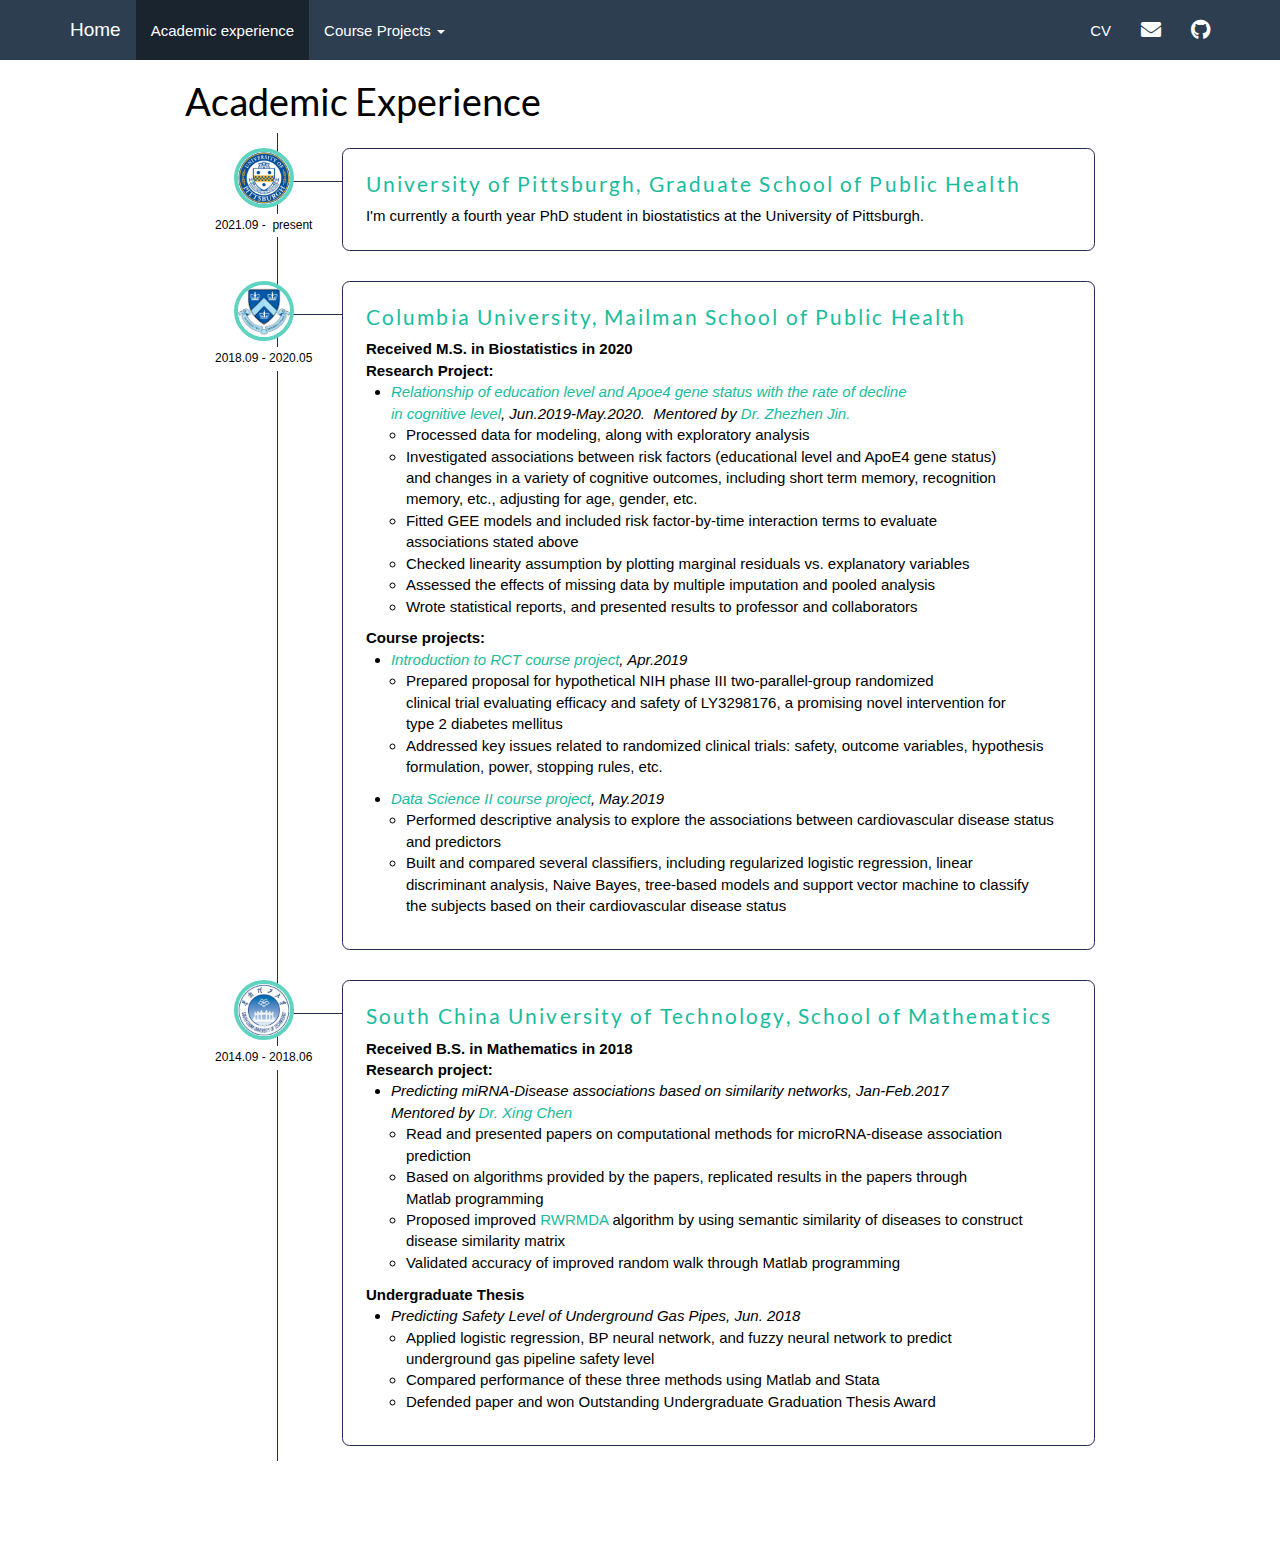
==== commit beed2468: "." ====
--- a/about.html
+++ b/about.html
@@ -416,7 +416,7 @@
         <ul>
          <li>Read and presented papers on computational methods for microRNA-disease association<br> prediction</li>
          <li>Based on algorithms provided by the papers, replicated results in the papers through <br>Matlab programming</li>
-         <li>Proposed improved <a href="https://pubs.rsc.org/en/content/articlelanding/2012/mb/c2mb25180a/unauth#!divAbstract">RWRMDA</a> algorithm by using semantic<br> similarity of diseases to construct disease similarity matrix</li>
+         <li>Proposed improved <a href="https://pubs.rsc.org/en/content/articlelanding/2012/mb/c2mb25180a/unauth#!divAbstract">RWRMDA</a> algorithm by using semantic similarity of diseases to construct <br>disease similarity matrix</li>
          <li>Validated accuracy of improved random walk through Matlab programming</li>
         </ul>
       </ul>
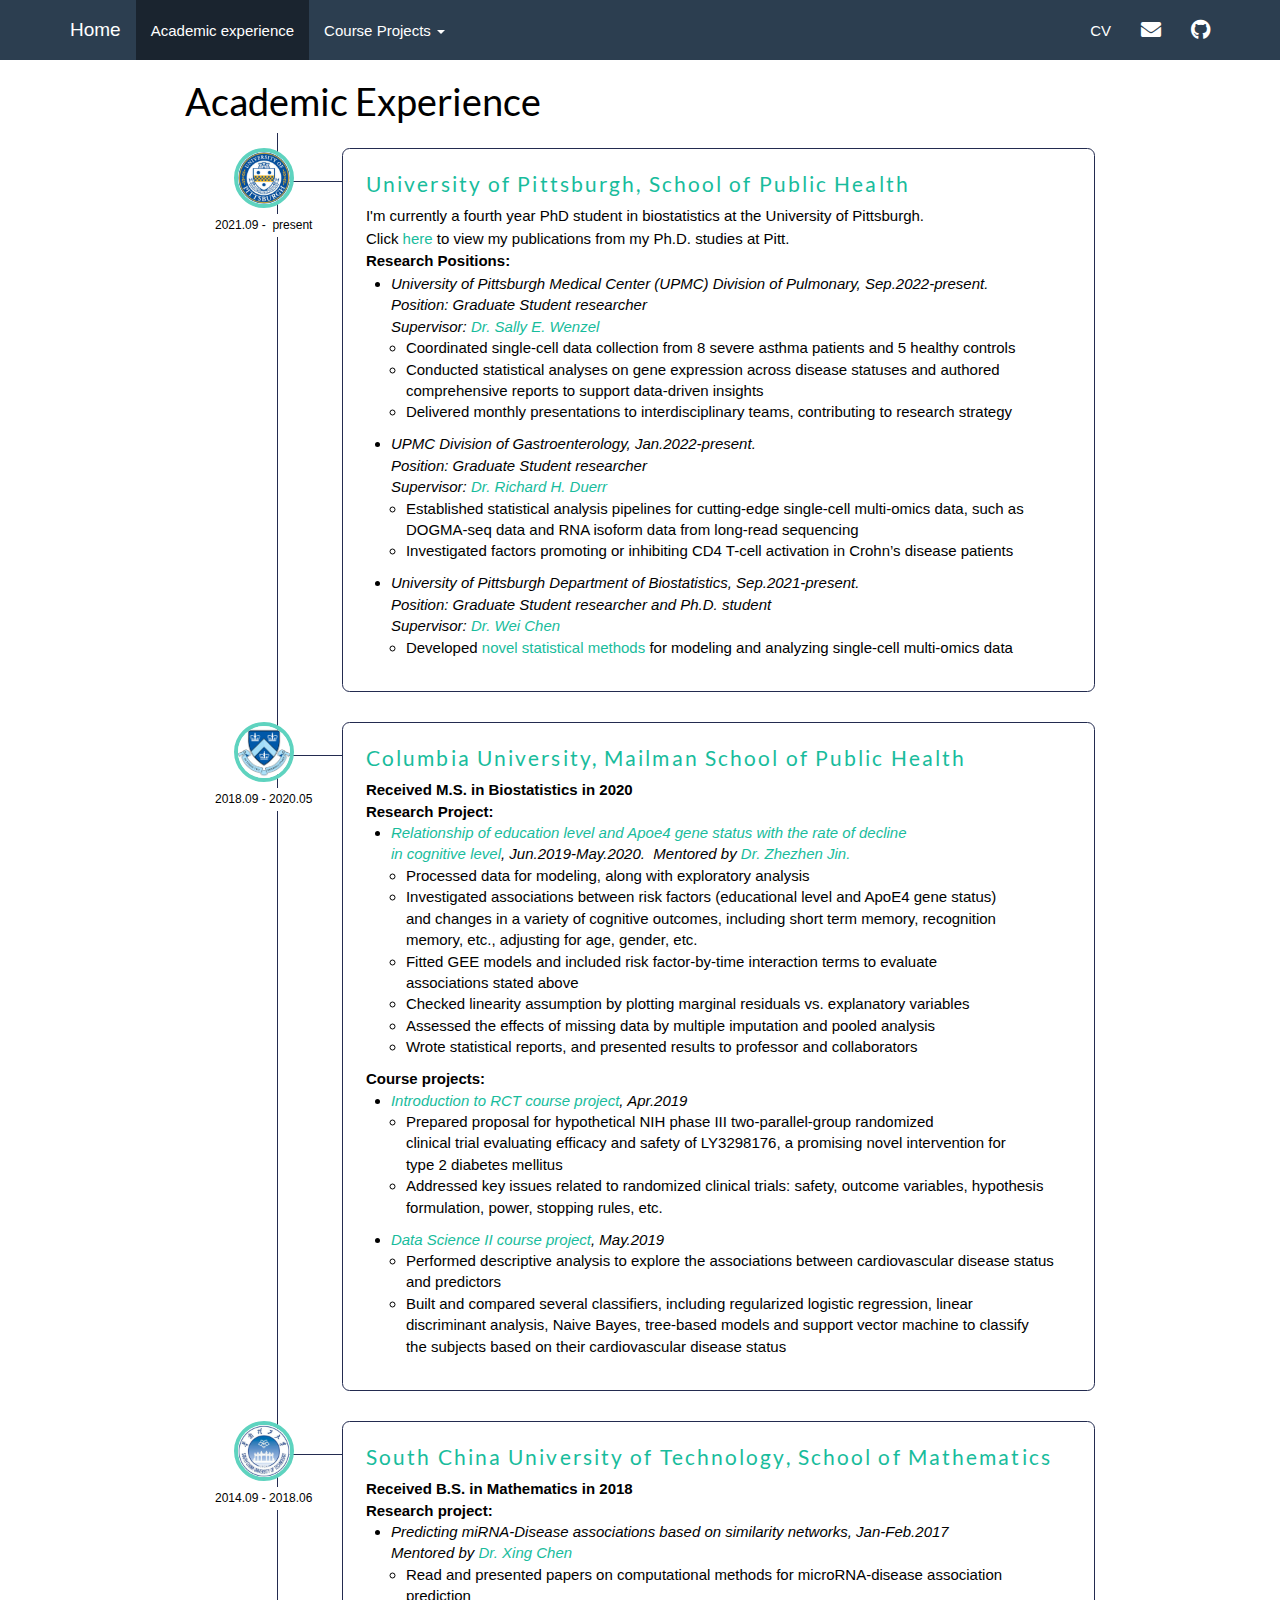
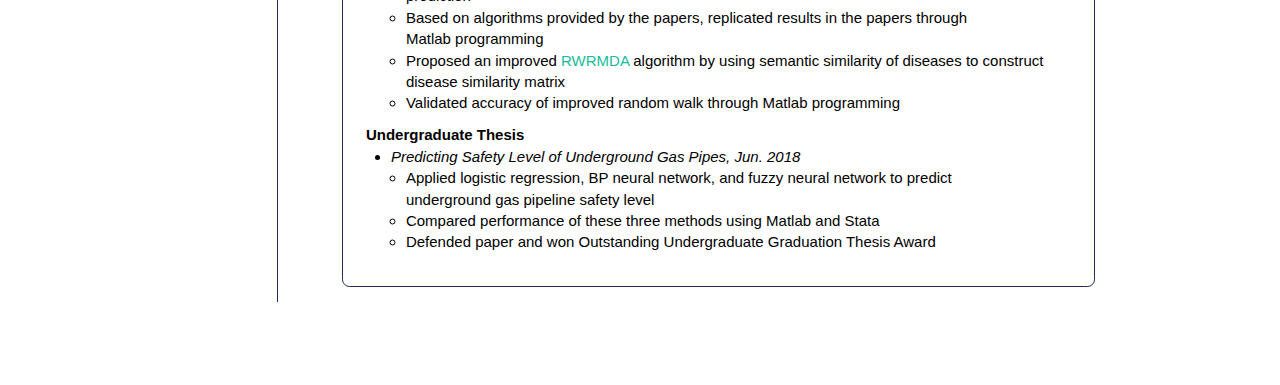
==== commit 313297a5: "." ====
--- a/about.html
+++ b/about.html
@@ -343,8 +343,36 @@
   <div class="details">
     <div>
       <meta name="viewport" content="width=device-width, initial-scale=1" />
-      <h1><a href="https://publichealth.pitt.edu/">University of Pittsburgh, Graduate School of Public Health</a></h1>
-      <p>I'm currently a fourth year PhD student in biostatistics at the University of Pittsburgh.</p>
+      <h1><a href="https://publichealth.pitt.edu/">University of Pittsburgh, School of Public Health</a></h1>
+      <p>I'm currently a fourth year PhD student in biostatistics at the University of Pittsburgh. <br> Click <a href="publications.html">here</a> to view my publications from my Ph.D. studies at Pitt.<p>
+        <strong>Research Positions:</strong>
+      <ul>
+        <li><em>University of Pittsburgh Medical Center (UPMC) Division of Pulmonary, Sep.2022-present. <br>
+        Position: Graduate Student researcher <br>
+        Supervisor: <a href="https://www.publichealth.pitt.edu/directory/sally-wenzel">Dr. Sally E. Wenzel</a></em></li>
+        <ul>
+          <li>Coordinated single-cell data collection from 8 severe asthma patients and 5 healthy controls</li>
+          <li>Conducted statistical analyses on gene expression across disease statuses and authored <br> comprehensive reports to support data-driven insights </li>
+          <li>Delivered monthly presentations to interdisciplinary teams, contributing to research strategy</li>
+        </ul>
+      </ul>
+      <ul>
+        <li><em>UPMC Division of Gastroenterology, Jan.2022-present. <br>
+        Position: Graduate Student researcher <br>
+        Supervisor: <a href="https://ipm.pitt.edu/people/richard-duerr-md/">Dr. Richard H. Duerr</a></em></li>
+        <ul>
+          <li>Established statistical analysis pipelines for cutting-edge single-cell multi-omics data, such as <br> DOGMA-seq data and RNA isoform data from long-read sequencing</li>
+          <li>Investigated factors promoting or inhibiting CD4 T-cell activation in Crohn’s disease patients </li>
+        </ul>
+      </ul>
+      <ul>
+        <li><em>University of Pittsburgh Department of Biostatistics, Sep.2021-present. <br>
+        Position: Graduate Student researcher and Ph.D. student<br>
+        Supervisor: <a href="https://www.pediatrics.pitt.edu/people/wei-chen-phd">Dr. Wei Chen</a></em></li>
+        <ul>
+          <li>Developed <a href="https://www.nature.com/articles/s41467-024-49448-x">novel statistical methods</a> for modeling and analyzing single-cell multi-omics data  </li>
+        </ul>
+      </ul>
     </div>
   </div>
 </div>
@@ -416,7 +444,7 @@
         <ul>
          <li>Read and presented papers on computational methods for microRNA-disease association<br> prediction</li>
          <li>Based on algorithms provided by the papers, replicated results in the papers through <br>Matlab programming</li>
-         <li>Proposed improved <a href="https://pubs.rsc.org/en/content/articlelanding/2012/mb/c2mb25180a/unauth#!divAbstract">RWRMDA</a> algorithm by using semantic similarity of diseases to construct <br>disease similarity matrix</li>
+         <li>Proposed an improved <a href="https://pubs.rsc.org/en/content/articlelanding/2012/mb/c2mb25180a/unauth#!divAbstract">RWRMDA</a> algorithm by using semantic similarity of diseases to construct <br>disease similarity matrix</li>
          <li>Validated accuracy of improved random walk through Matlab programming</li>
         </ul>
       </ul>
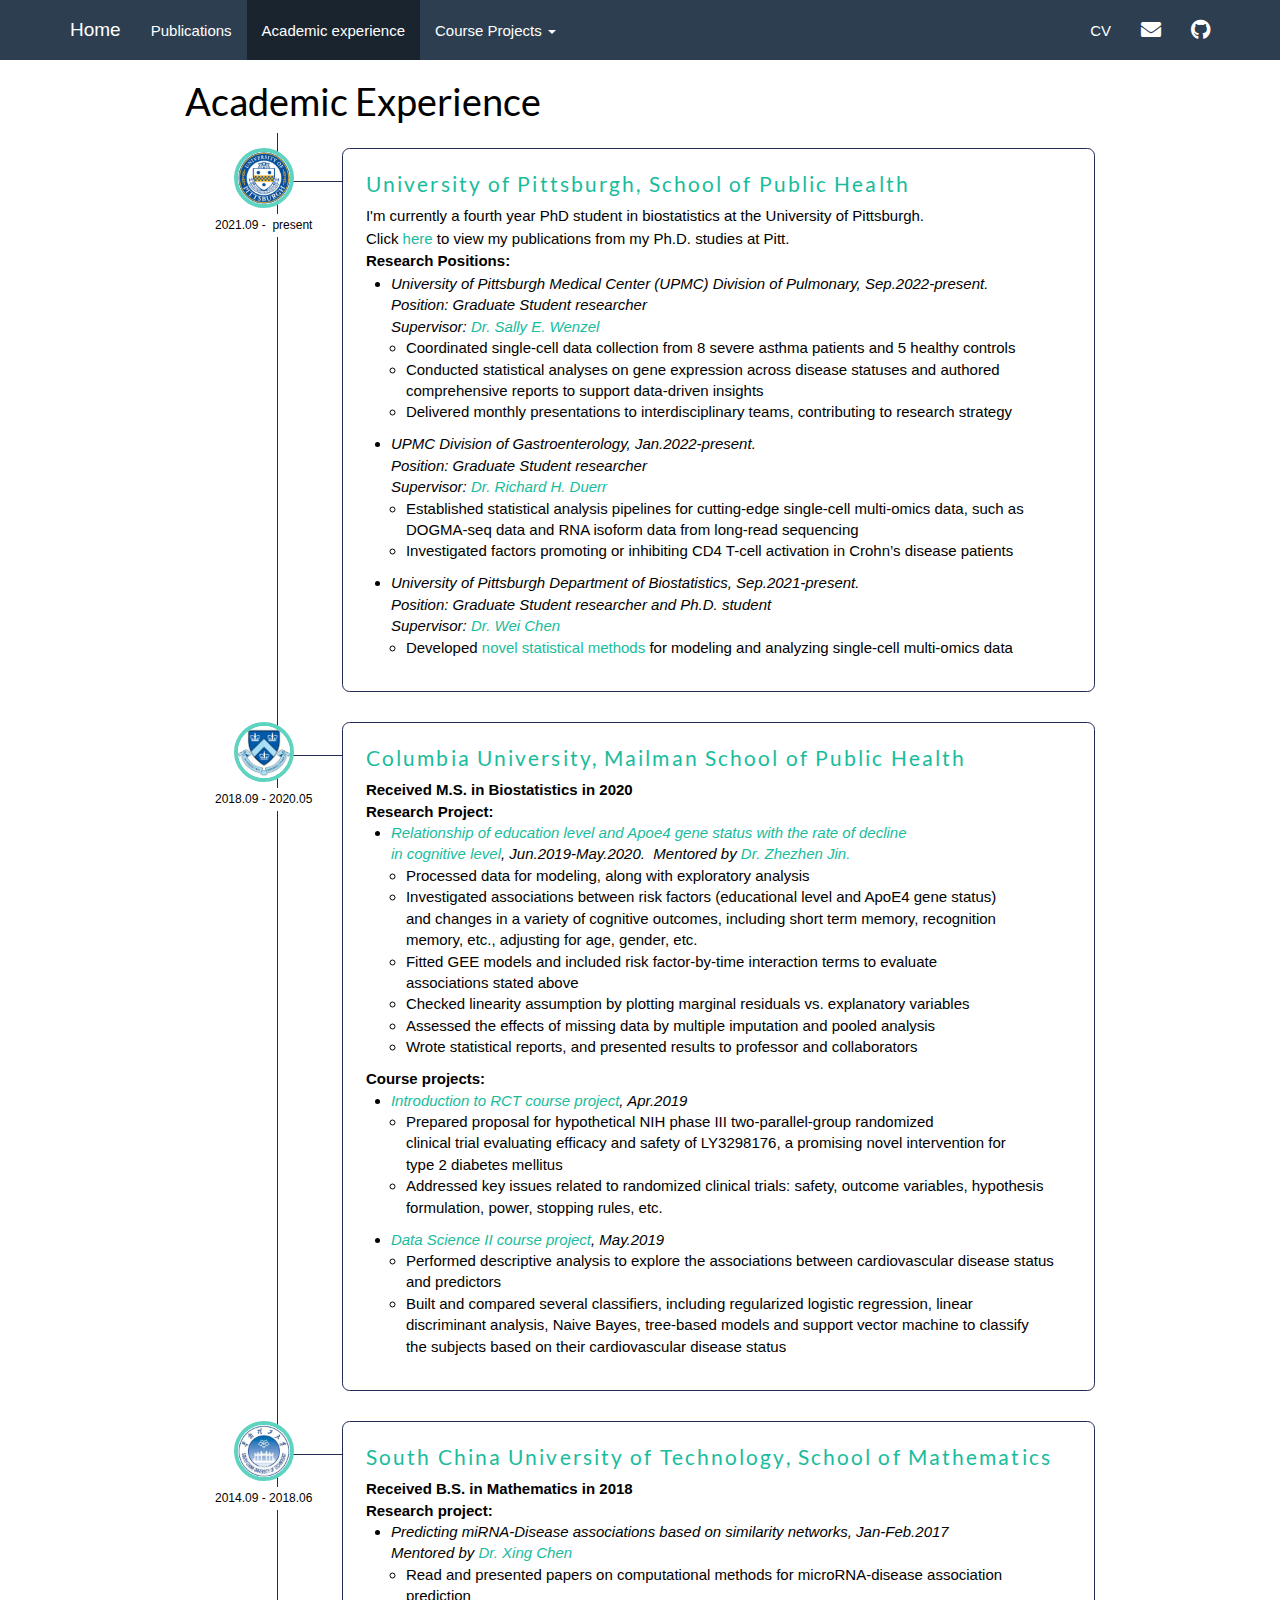
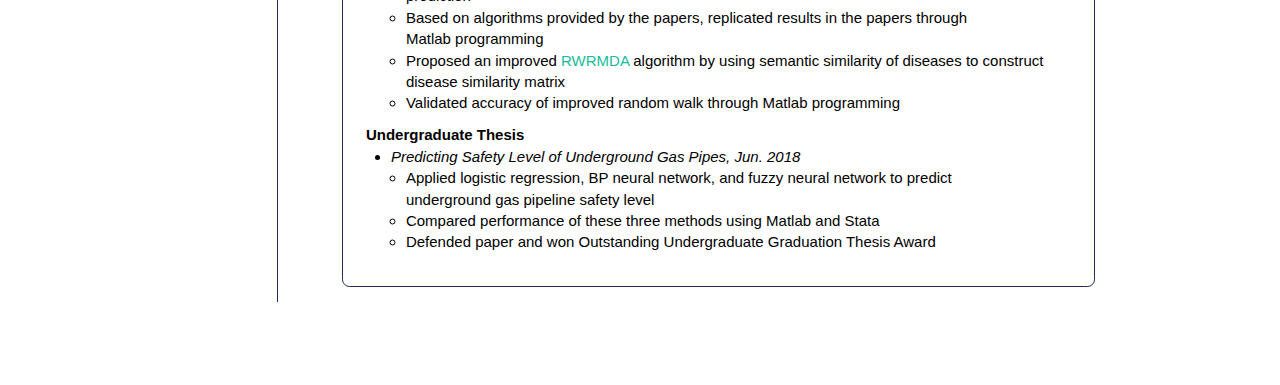
==== commit 113f0920: "." ====
--- a/about.html
+++ b/about.html
@@ -274,6 +274,9 @@
     </div>
     <div id="navbar" class="navbar-collapse collapse">
       <ul class="nav navbar-nav">
+        <li>
+  <a href="publications.html">Publications</a>
+</li>
         <li>
   <a href="about.html">Academic experience</a>
 </li>
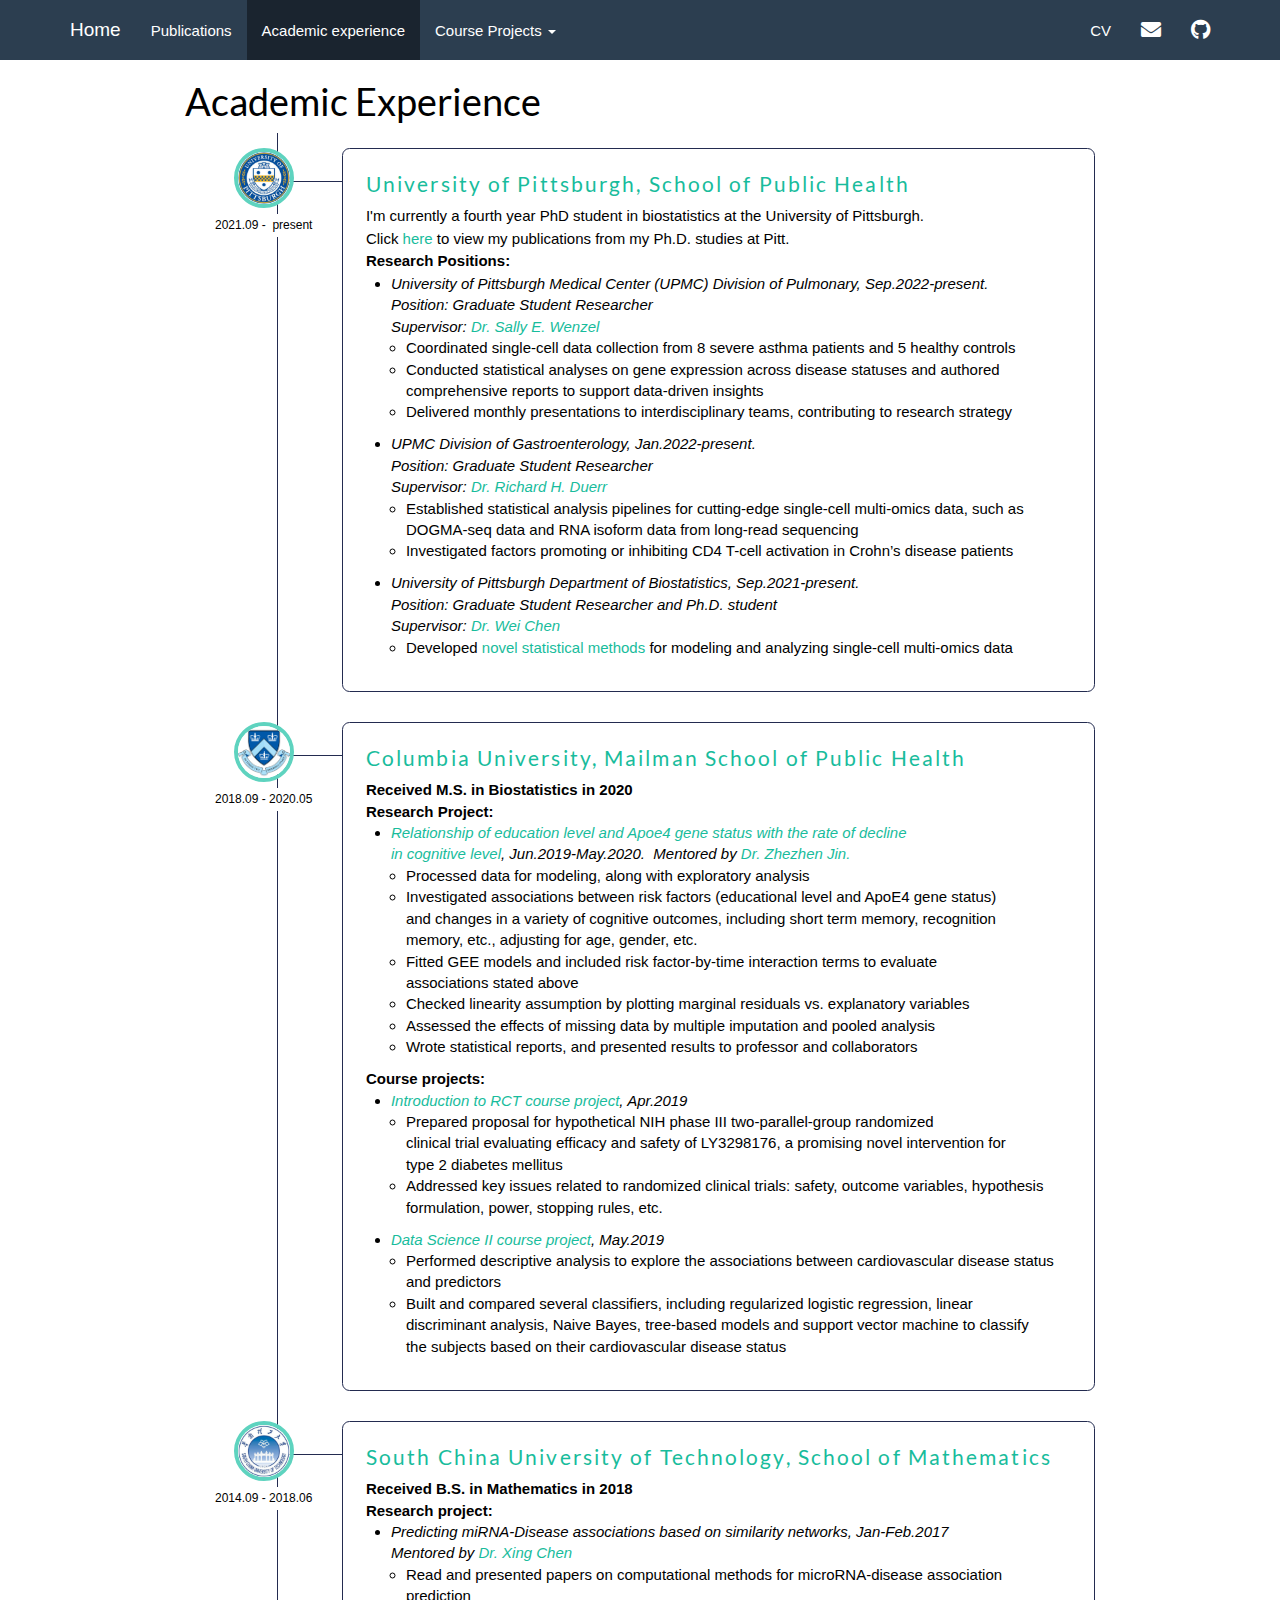
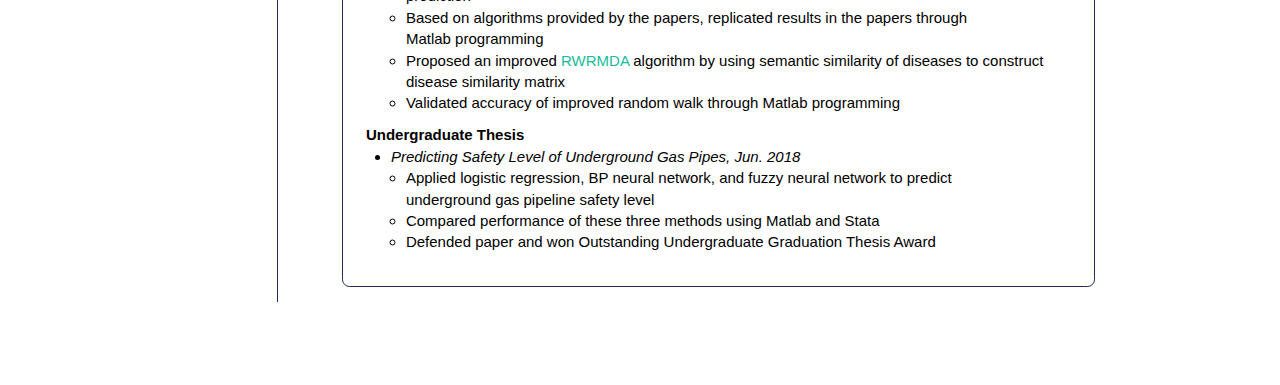
==== commit fe92b214: "." ====
--- a/about.html
+++ b/about.html
@@ -351,7 +351,7 @@
         <strong>Research Positions:</strong>
       <ul>
         <li><em>University of Pittsburgh Medical Center (UPMC) Division of Pulmonary, Sep.2022-present. <br>
-        Position: Graduate Student researcher <br>
+        Position: Graduate Student Researcher <br>
         Supervisor: <a href="https://www.publichealth.pitt.edu/directory/sally-wenzel">Dr. Sally E. Wenzel</a></em></li>
         <ul>
           <li>Coordinated single-cell data collection from 8 severe asthma patients and 5 healthy controls</li>
@@ -361,7 +361,7 @@
       </ul>
       <ul>
         <li><em>UPMC Division of Gastroenterology, Jan.2022-present. <br>
-        Position: Graduate Student researcher <br>
+        Position: Graduate Student Researcher <br>
         Supervisor: <a href="https://ipm.pitt.edu/people/richard-duerr-md/">Dr. Richard H. Duerr</a></em></li>
         <ul>
           <li>Established statistical analysis pipelines for cutting-edge single-cell multi-omics data, such as <br> DOGMA-seq data and RNA isoform data from long-read sequencing</li>
@@ -370,7 +370,7 @@
       </ul>
       <ul>
         <li><em>University of Pittsburgh Department of Biostatistics, Sep.2021-present. <br>
-        Position: Graduate Student researcher and Ph.D. student<br>
+        Position: Graduate Student Researcher and Ph.D. student<br>
         Supervisor: <a href="https://www.pediatrics.pitt.edu/people/wei-chen-phd">Dr. Wei Chen</a></em></li>
         <ul>
           <li>Developed <a href="https://www.nature.com/articles/s41467-024-49448-x">novel statistical methods</a> for modeling and analyzing single-cell multi-omics data  </li>
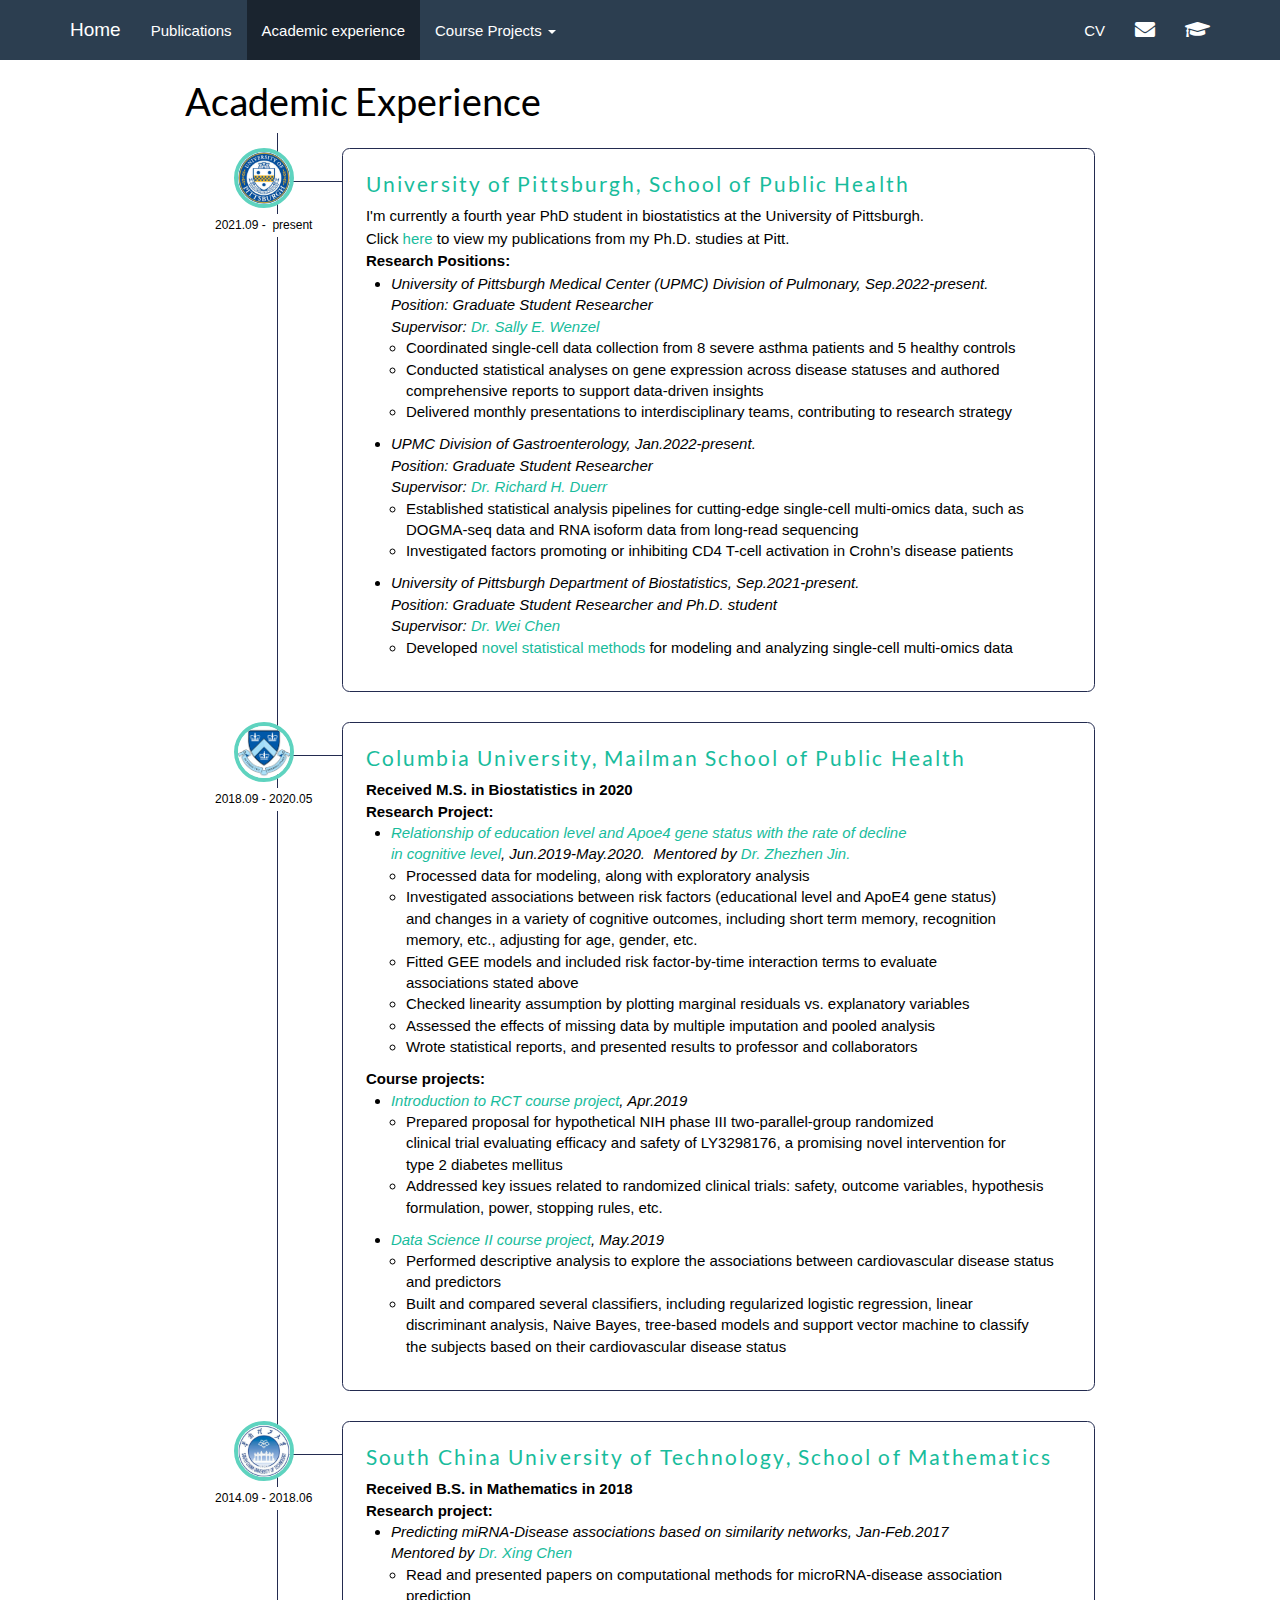
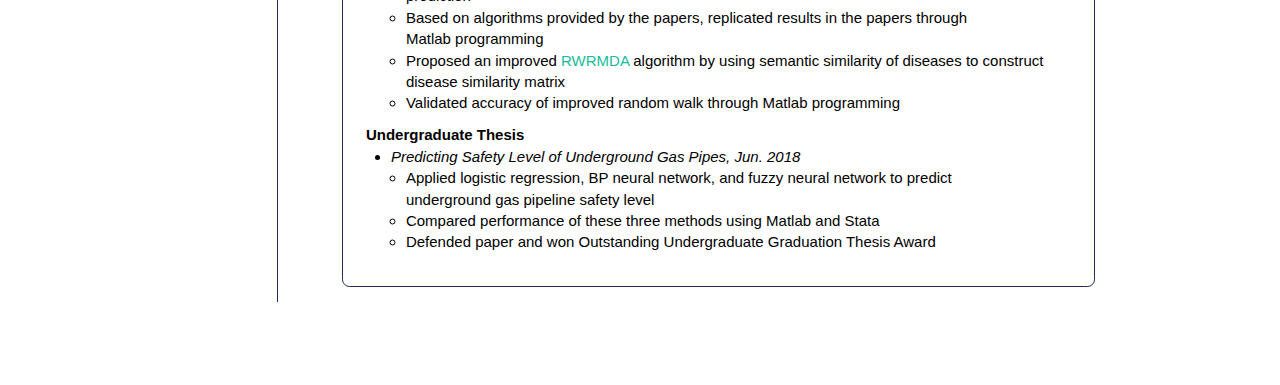
==== commit d2bd0988: "." ====
--- a/about.html
+++ b/about.html
@@ -313,8 +313,8 @@
   </a>
 </li>
 <li>
-  <a href="https://github.com/hh2767?tab=repositories">
-    <span class="fa fa-github fa-lg"></span>
+  <a href="https://scholar.google.com/citations?user=giL9N4gAAAAJ&hl=en&oi=ao">
+    <span class="fa fa-graduation-cap fa-lg"></span>
      
   </a>
 </li>
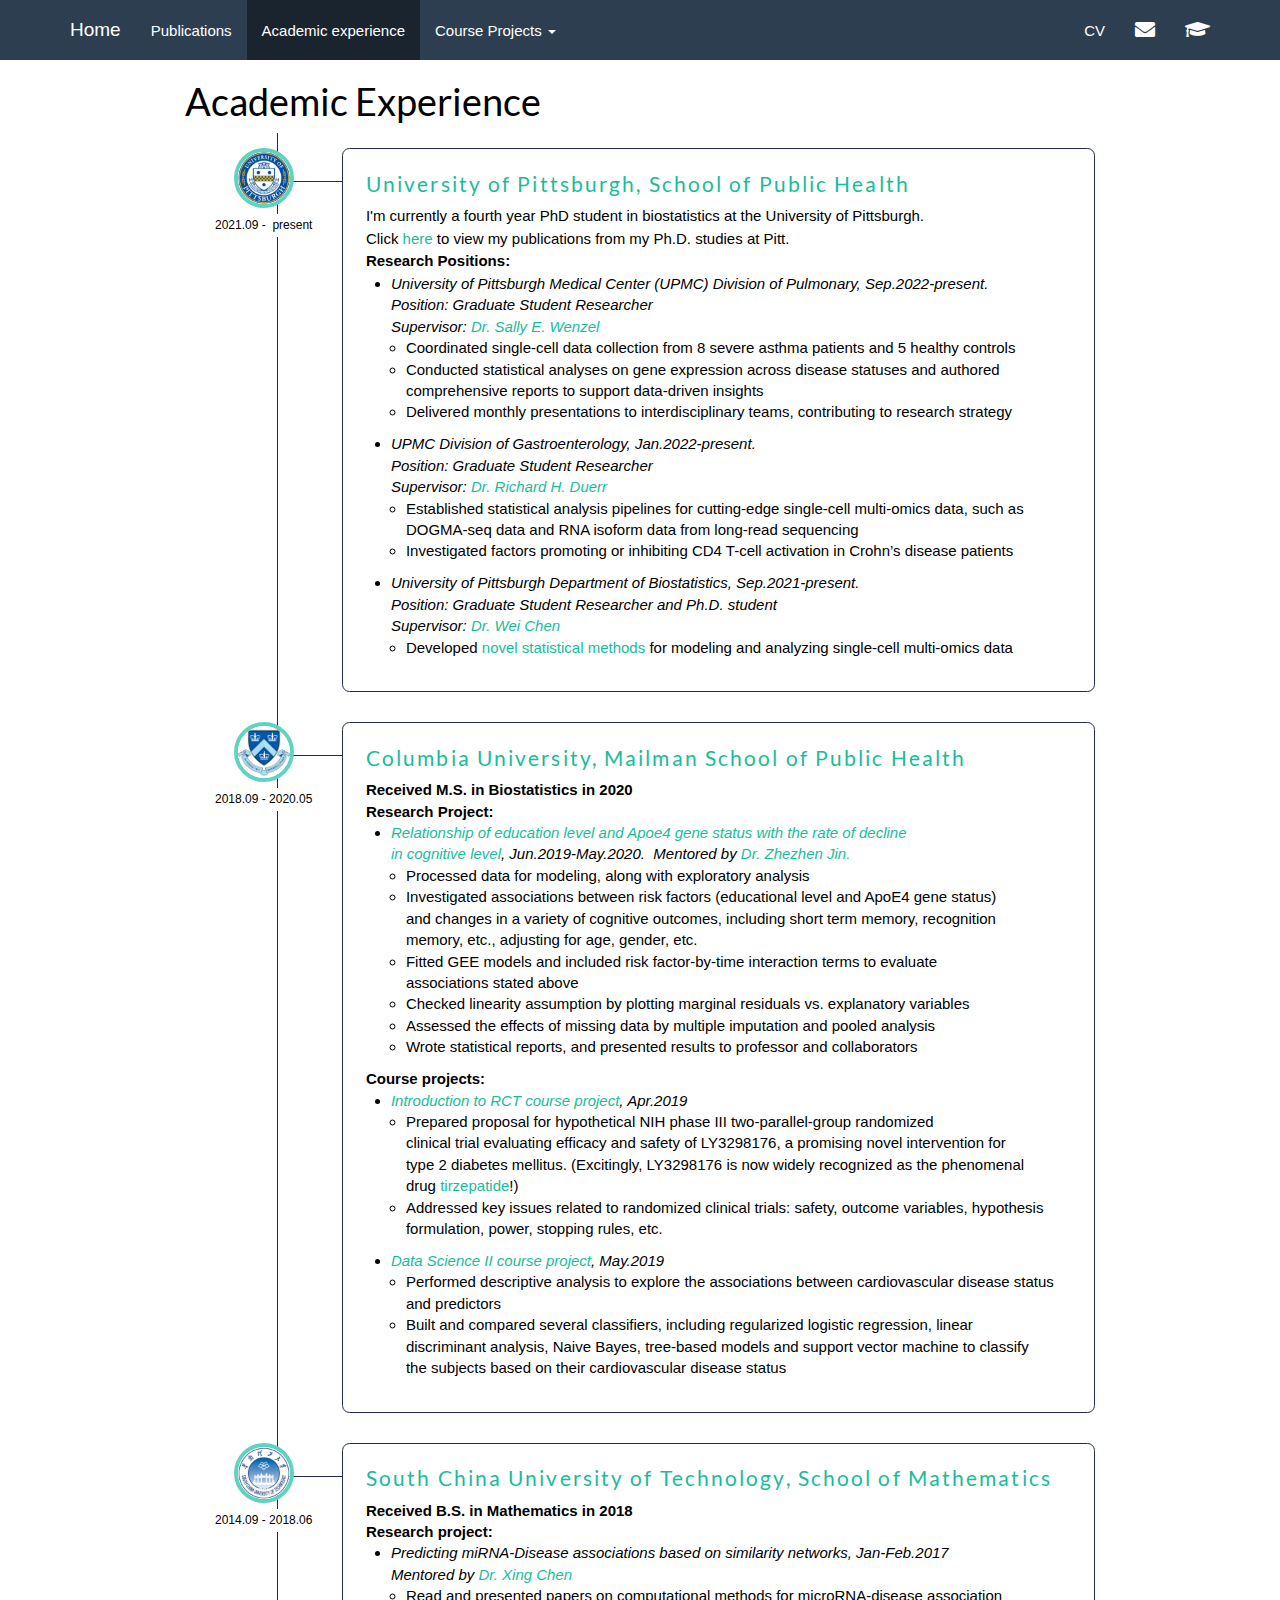
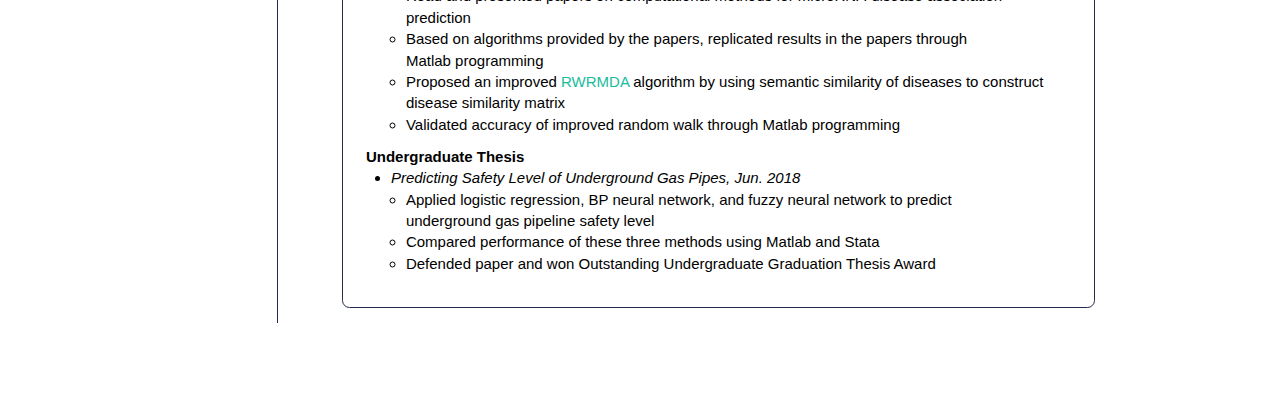
==== commit 5c2a7f40: ".." ====
--- a/about.html
+++ b/about.html
@@ -411,7 +411,7 @@
       <ul>
         <li><em><a href="proposal.html">Introduction to RCT course project</a>, Apr.2019</em></li>
         <ul>
-          <li>Prepared proposal for hypothetical NIH phase III two-parallel-group randomized <br>clinical trial evaluating efficacy and safety of LY3298176, a promising novel intervention for<br> type 2 diabetes mellitus</li>
+          <li>Prepared proposal for hypothetical NIH phase III two-parallel-group randomized <br>clinical trial evaluating efficacy and safety of LY3298176, a promising novel intervention for<br> type 2 diabetes mellitus. (Excitingly, LY3298176 is now widely recognized as the phenomenal <br>drug <a href="https://en.wikipedia.org/wiki/Tirzepatide">tirzepatide</a>!)</li>
           <li>Addressed key issues related to randomized clinical trials: safety, outcome variables, hypothesis<br> formulation, power, stopping rules, etc.</li>
         </ul>
       </ul>
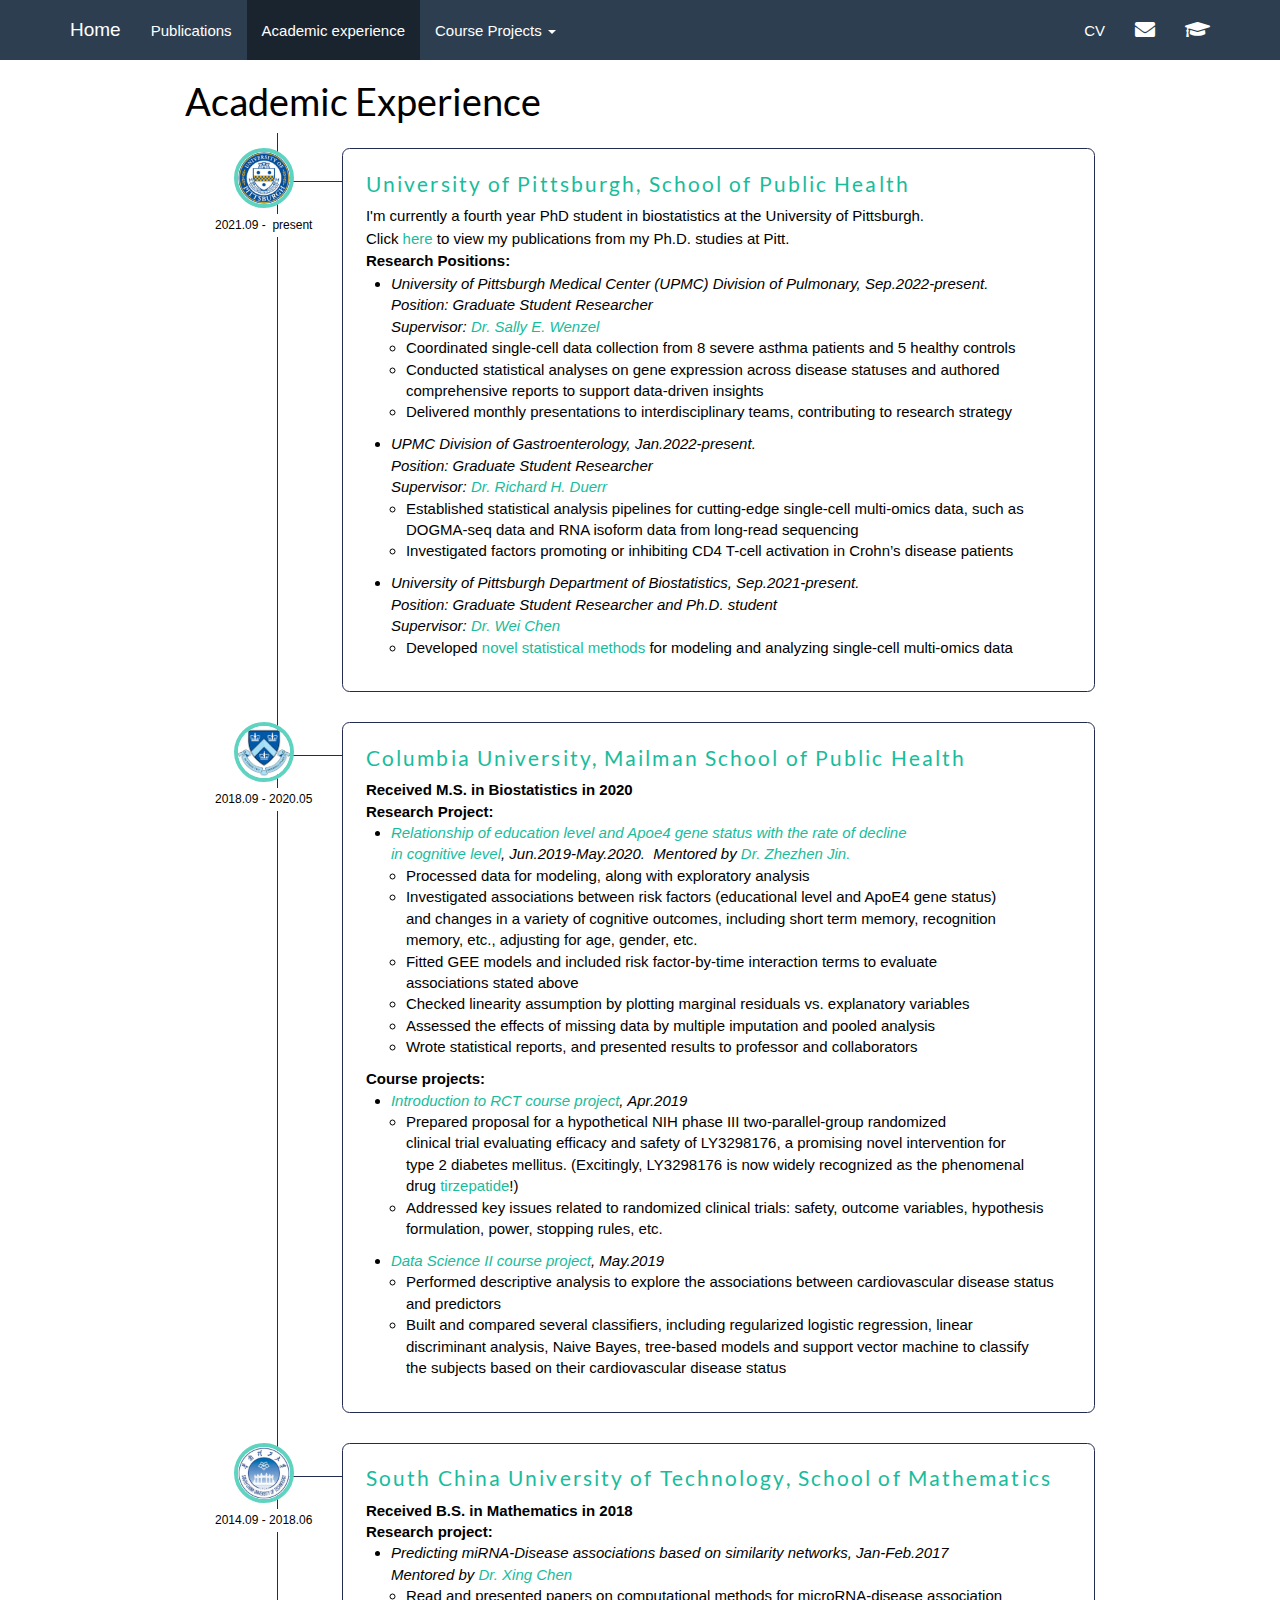
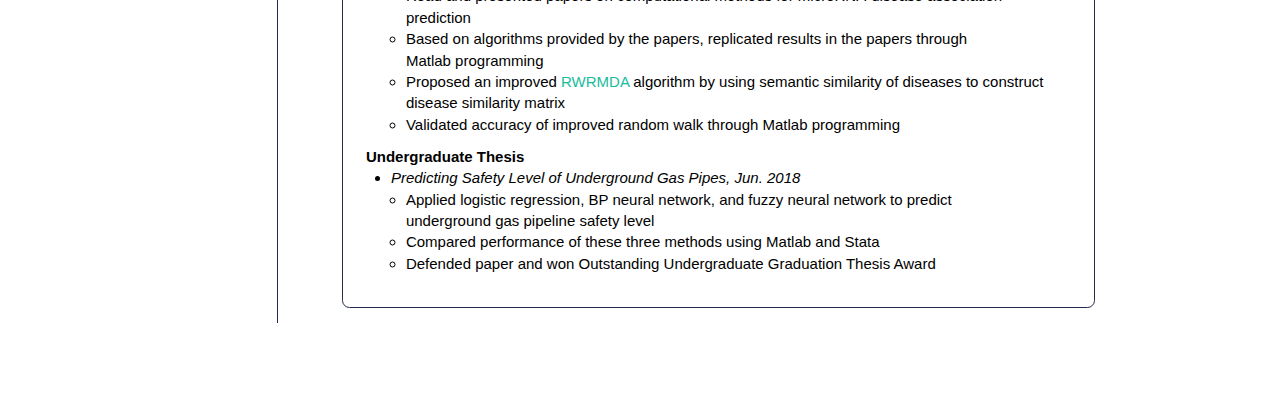
==== commit 2d73191a: "." ====
--- a/about.html
+++ b/about.html
@@ -411,7 +411,7 @@
       <ul>
         <li><em><a href="proposal.html">Introduction to RCT course project</a>, Apr.2019</em></li>
         <ul>
-          <li>Prepared proposal for hypothetical NIH phase III two-parallel-group randomized <br>clinical trial evaluating efficacy and safety of LY3298176, a promising novel intervention for<br> type 2 diabetes mellitus. (Excitingly, LY3298176 is now widely recognized as the phenomenal <br>drug <a href="https://en.wikipedia.org/wiki/Tirzepatide">tirzepatide</a>!)</li>
+          <li>Prepared proposal for a hypothetical NIH phase III two-parallel-group randomized <br>clinical trial evaluating efficacy and safety of LY3298176, a promising novel intervention for<br> type 2 diabetes mellitus. (Excitingly, LY3298176 is now widely recognized as the phenomenal <br>drug <a href="https://en.wikipedia.org/wiki/Tirzepatide">tirzepatide</a>!)</li>
           <li>Addressed key issues related to randomized clinical trials: safety, outcome variables, hypothesis<br> formulation, power, stopping rules, etc.</li>
         </ul>
       </ul>
